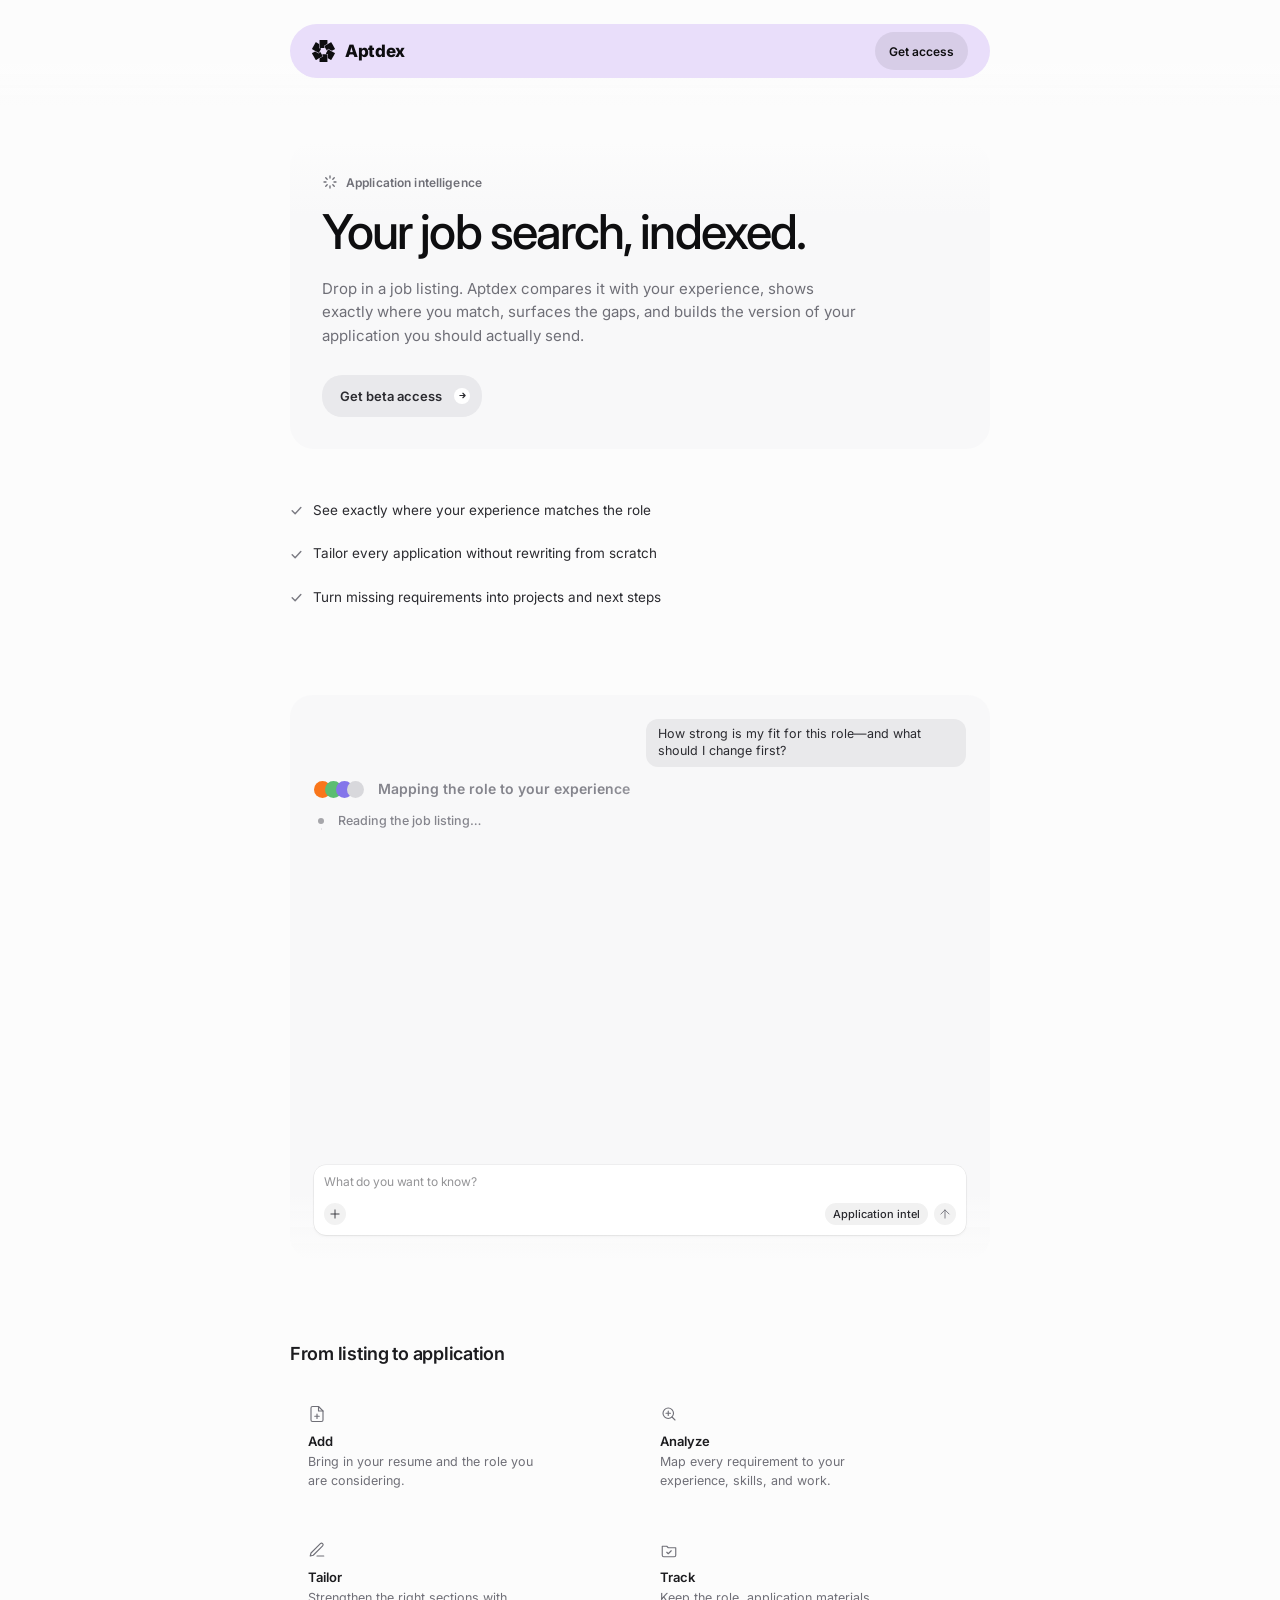
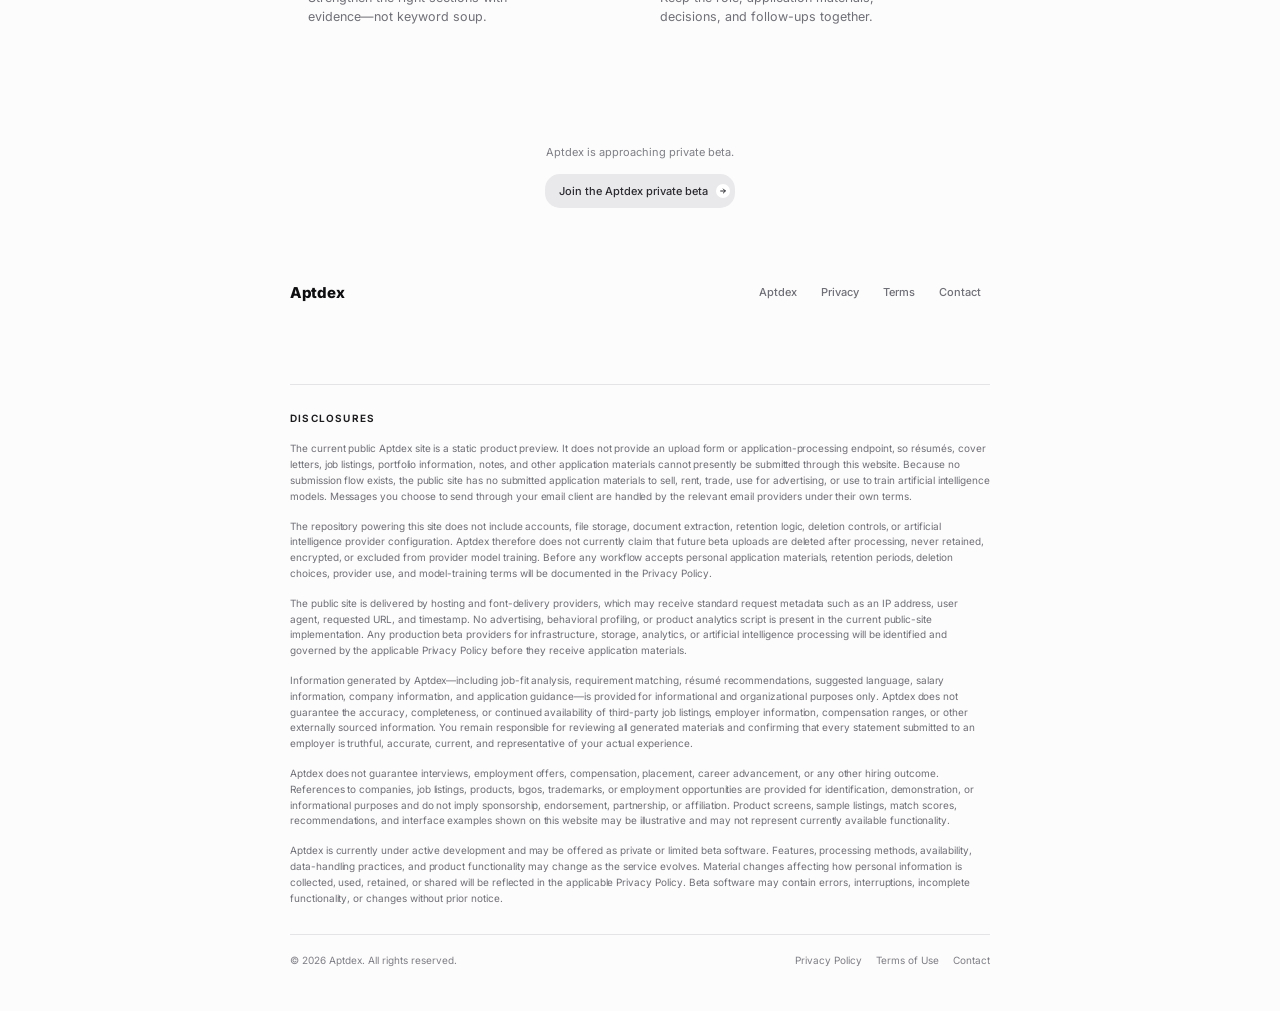
==== index.html @ 50ce9aee "Add accurate legal footer and policies Give Aptdex a complete disclosures system while keeping priva" ====
<!DOCTYPE html>
<html lang="en">
<head>
<meta charset="UTF-8">
<meta name="viewport" content="width=device-width, initial-scale=1.0">
<title>Aptdex — Job search intelligence</title>
<meta name="description" content="Aptdex compares job listings with your experience, reveals your strongest matches and gaps, and helps tailor every application.">
<link rel="icon" href="data:image/svg+xml,%3Csvg xmlns='http://www.w3.org/2000/svg' viewBox='0 0 32 32'%3E%3Crect width='32' height='32' rx='9' fill='%23E9DEFA'/%3E%3Cpath d='M16 7v5m0 8v5M7 16h5m8 0h5m-15.4-6.4 3.5 3.5m5.8 5.8 3.5 3.5m0-12.8-3.5 3.5m-5.8 5.8-3.5 3.5' stroke='%232B2144' stroke-width='2.2' stroke-linecap='round'/%3E%3C/svg%3E">
<link rel="preconnect" href="https://fonts.googleapis.com">
<link rel="preconnect" href="https://fonts.gstatic.com" crossorigin>
<link href="https://fonts.googleapis.com/css2?family=Inter:opsz,wght@14..32,100..900&amp;display=swap" rel="stylesheet">
<script>
  (function () {
    var m = matchMedia('(prefers-color-scheme: dark)');
    function apply() {
      document.documentElement.setAttribute('data-theme', m.matches ? 'dark' : 'light');
    }
    apply();
    m.addEventListener('change', apply);
  })();
</script>
<style>
  :root {
    color-scheme: light;
    --bg: #FCFCFC;
    --demo-surface: #F8F8F9;
    --raise: #E9E9EB;
    --cta-bg: #E9E9EC;
    --cta-hover: #E0E0E4;
    --cta-coin: #FFFFFF;
    --askbar-bg: #FFFFFF;
    --rule: #E4E4E7;
    --ink: #0E0E10;
    --ink-hi: #1C1C1F;
    --ink-soft: #2B2B30;
    --ink-mut: #6F6F77;
    --ink-dim: #7E7E86;
    --green: #279B70;
    --dot-off: #D8D8DC;
    --check: #7A7A82;
    --shim: #85858D;
    --shim-dim: rgba(133, 133, 141, 0.4);
    --soft-fill: rgba(26, 26, 26, 0.06);
    --ring: rgba(0, 0, 0, 0.08);
    --navbar-bg: #E9DEFA;
    --check-hover-1: rgba(26, 26, 26, 0.04);
    --check-hover-2: rgba(26, 26, 26, 0.07);
    --check-hover-3: rgba(26, 26, 26, 0.1);
  }

  :root[data-theme="dark"] {
    color-scheme: dark;
    --bg: #121212;
    --demo-surface: #161616;
    --raise: #242424;
    --cta-bg: #353535;
    --cta-hover: #3E3E3E;
    --cta-coin: #585858;
    --askbar-bg: #1D1D1D;
    --rule: #333333;
    --ink: #FDFDFD;
    --ink-hi: #F2F2F2;
    --ink-soft: #E9E9E9;
    --ink-mut: #9C9C9C;
    --ink-dim: #969696;
    --green: #4BBC90;
    --dot-off: #3C3D38;
    --check: #A2A2A2;
    --shim: #A1A1A1;
    --shim-dim: rgba(161, 161, 161, 0.45);
    --soft-fill: rgba(245, 245, 245, 0.06);
    --ring: rgba(255, 255, 255, 0.12);
    --navbar-bg: #2B2144;
    --check-hover-1: rgba(245, 245, 245, 0.04);
    --check-hover-2: rgba(245, 245, 245, 0.07);
    --check-hover-3: rgba(245, 245, 245, 0.1);
  }

  * { margin: 0; padding: 0; box-sizing: border-box; }

  html, body {
    background: var(--bg);
    color: var(--ink);
    font-family: "Inter", ui-sans-serif, system-ui, -apple-system, sans-serif;
    font-synthesis: none;
    -webkit-font-smoothing: antialiased;
    -moz-osx-font-smoothing: grayscale;
    text-rendering: optimizeLegibility;
  }

  a { color: inherit; text-decoration: none; }

  :where(a, button):focus-visible {
    outline: 2px solid var(--ink);
    outline-offset: 3px;
  }

  body {
    min-height: 100vh;
    display: flex;
    flex-direction: column;
    align-items: center;
    overflow-x: clip;
  }

  /* ── Header ──────────────────────────────────────── */
  .nav {
    width: min(700px, calc(100vw - 56px));
    margin-top: 24px;
    height: 54px;
    display: flex;
    align-items: center;
    justify-content: space-between;
    padding: 0 22px;
    background: transparent;
    border: 0;
    border-radius: 27px;
    flex-shrink: 0;
    position: sticky;
    top: 12px;
    z-index: 40;
  }

  /* full-width fade: content scrolling up dissolves under the bar.
     Sits on z -2 so the pill fill (::after, z -1) paints above it. */
  .nav::before {
    content: "";
    position: absolute;
    left: 50%;
    transform: translateX(-50%);
    top: -12px;
    width: 100vw;
    height: calc(100% + 40px);
    background: linear-gradient(to bottom, var(--bg) 55%, transparent);
    z-index: -2;
    pointer-events: none;
  }

  /* flat color fill for the bar */
  .nav::after {
    content: "";
    position: absolute;
    inset: 0;
    border-radius: inherit;
    background: var(--navbar-bg);
    z-index: -1;
    pointer-events: none;
  }

  .brand {
    display: inline-flex;
    align-items: center;
    gap: 10px;
    color: var(--ink);
  }

  .brand svg {
    display: block;
    width: 23px;
    height: auto;
    transition: width .28s cubic-bezier(0.22, 1, 0.36, 1);
  }

  .brand-name {
    font-size: 17px;
    font-weight: 800;
    letter-spacing: -0.02em;
    transition: font-size .28s cubic-bezier(0.22, 1, 0.36, 1);
  }

  .nav-action {
    position: relative;
  }

  .nav-cta {
    position: relative;
    min-width: 88px;
    min-height: 38px;
    display: inline-flex;
    align-items: center;
    justify-content: center;
    padding: 0 14px;
    border-radius: 999px;
    border: 0;
    background: color-mix(in srgb, var(--ink) 8%, transparent);
    color: var(--ink);
    cursor: pointer;
    font-family: inherit;
    font-size: 12px;
    font-weight: 600;
    white-space: nowrap;
    transition: background-color 150ms ease, transform 150ms cubic-bezier(0.22, 1, 0.36, 1);
  }

  .nav-cta:hover {
    background: color-mix(in srgb, var(--ink) 13%, transparent);
  }

  .nav-cta:active { transform: scale(0.97); }

  .nav-cta-label {
    transition: opacity 120ms ease, transform 180ms cubic-bezier(0.22, 1, 0.36, 1);
  }

  .nav-cta-lock {
    position: absolute;
    width: 15px;
    height: 15px;
    opacity: 0;
    transform: scale(0.8);
    transition: opacity 120ms ease, transform 180ms cubic-bezier(0.22, 1, 0.36, 1);
  }

  .nav-cta.is-shaking {
    animation: access-shake 380ms cubic-bezier(0.22, 1, 0.36, 1);
  }

  .nav-cta.is-locked .nav-cta-label {
    opacity: 0;
    transform: scale(0.9);
  }

  .nav-cta.is-locked .nav-cta-lock {
    opacity: 1;
    transform: scale(1);
  }

  .nav-tooltip {
    position: absolute;
    top: calc(100% + 8px);
    right: 0;
    z-index: 1;
    padding: 5px 8px;
    border-radius: 7px;
    background: var(--ink);
    color: var(--bg);
    font-size: 10.5px;
    font-weight: 600;
    line-height: 1;
    white-space: nowrap;
    opacity: 0;
    pointer-events: none;
    transform: translateY(-3px);
    transition: opacity 140ms ease, transform 180ms cubic-bezier(0.22, 1, 0.36, 1);
  }

  .nav-action:hover .nav-tooltip,
  .nav-action:focus-within .nav-tooltip,
  .nav-tooltip.is-visible {
    opacity: 1;
    transform: translateY(0);
  }

  @keyframes access-shake {
    0%, 100% { transform: translateX(0); }
    25% { transform: translateX(-2px); }
    50% { transform: translateX(2px); }
    75% { transform: translateX(-1px); }
  }

  /* ── Hero ────────────────────────────────────────── */
  .hero {
    width: min(700px, calc(100vw - 56px));
    margin-top: 64px;
    display: grid;
    grid-template-columns: 1fr;
    gap: 80px;
  }

  /* grid items must be allowed to shrink below their min-content width */
  .hero > * { min-width: 0; }

  .hero-copy {
    display: flex;
    flex-direction: column;
  }

  .intro-card {
    background: linear-gradient(to bottom, transparent, var(--demo-surface) 72px);
    border-radius: 24px;
    padding: 32px;
  }

  .hero-label {
    display: inline-flex;
    align-items: center;
    gap: 8px;
    margin-bottom: 18px;
    color: var(--ink-mut);
    font-size: 12px;
    font-weight: 600;
    letter-spacing: 0.01em;
  }

  .hero-label svg {
    width: 16px;
    height: 16px;
    flex: none;
  }

  .hero-title {
    max-width: 620px;
    font-size: clamp(40px, 7vw, 48px);
    font-weight: 520;
    line-height: 0.98;
    letter-spacing: -0.04em;
    color: var(--ink);
    text-wrap: balance;
  }

  .intro-card p {
    margin-top: 22px;
    max-width: 540px;
    font-size: 15px;
    line-height: 1.55;
    color: var(--ink-mut);
    text-wrap: pretty;
  }

  .checks {
    list-style: none;
    display: flex;
    flex-direction: column;
    gap: 8px;
    padding-top: 44px;
  }

  .checks li {
    display: flex;
    align-items: center;
    gap: 10px;
    font-size: 13.5px;
    line-height: 1.45;
    color: var(--ink-soft);
    padding: 8px 12px;
    margin: 0 -12px;
    border-radius: 10px;
    transition: background-color 150ms cubic-bezier(0.22, 1, 0.36, 1),
                color .22s ease;
  }

  @media (hover: hover) and (pointer: fine) {
    .checks li:nth-child(1):hover { background: var(--check-hover-1); }
    .checks li:nth-child(2):hover { background: var(--check-hover-2); }
    .checks li:nth-child(3):hover { background: var(--check-hover-3); }
  }

  .checks svg {
    width: 13px;
    height: 13px;
    color: var(--check);
    flex-shrink: 0;
    transition: color .35s ease;
  }

  .checks li.checked svg { color: var(--green); }

  /* ── Process cards ───────────────────────────────── */
  .process {
    padding-top: 4px;
  }

  .section-title {
    margin-bottom: 24px;
    color: var(--ink-hi);
    font-size: 18px;
    font-weight: 600;
    line-height: 1.2;
    letter-spacing: -0.015em;
    text-wrap: balance;
  }

  .steps-cards {
    position: relative;
    display: grid;
    grid-template-columns: repeat(2, minmax(0, 1fr));
    gap: 4px;
  }

  .pcard {
    position: relative;
    z-index: 1;
    display: flex;
    flex-direction: column;
    min-height: 132px;
    padding: 16px 18px 18px;
    border-radius: 12px;
  }

  .pcard > svg {
    width: 18px;
    height: 18px;
    color: var(--ink-mut);
    margin-bottom: 10px;
  }

  .pcard-title {
    font-size: 13px;
    font-weight: 600;
    color: var(--ink-hi);
    margin-bottom: 4px;
  }

  .pcard-desc {
    max-width: 29ch;
    font-size: 12.5px;
    line-height: 1.5;
    color: var(--ink-mut);
    text-wrap: pretty;
  }

  .pcard-hl {
    position: absolute;
    z-index: 0;
    border-radius: 12px;
    background: var(--soft-fill);
    opacity: 0;
    pointer-events: none;
    transition: top .08s cubic-bezier(0.22, 1, 0.36, 1),
                left .08s cubic-bezier(0.22, 1, 0.36, 1),
                width .08s cubic-bezier(0.22, 1, 0.36, 1),
                height .08s cubic-bezier(0.22, 1, 0.36, 1),
                opacity .08s ease;
  }

  .pcard-hl.on { opacity: 1; }

  @media (hover: none), (pointer: coarse) {
    .pcard { background: var(--soft-fill); }
  }

  .cta {
    margin-top: 27px;
    align-self: flex-start;
    display: inline-flex;
    align-items: center;
    gap: 12px;
    height: 39px;
    padding: 0 12px 0 16px;
    border-radius: 20px;
    background: var(--cta-bg);
    font-size: 12.5px;
    font-weight: 500;
    color: var(--ink-soft);
    transition: transform 160ms cubic-bezier(0.22, 1, 0.36, 1),
                background-color .22s ease, color .22s ease;
  }

  .cta:hover { background: var(--cta-hover); }
  .cta:active { transform: scale(0.97); }

  .cta-arrow {
    width: 16px;
    height: 16px;
    border-radius: 8px;
    background: var(--cta-coin);
    display: grid;
    place-items: center;
    flex-shrink: 0;
    transition: transform 150ms cubic-bezier(0.22, 1, 0.36, 1),
                background-color .22s ease;
  }

  @media (hover: hover) and (pointer: fine) {
    .cta:hover .cta-arrow { transform: translateX(2px); }
  }

  .cta-arrow svg { width: 9px; height: 9px; }

  .hero-cta {
    min-height: 42px;
    margin-top: 28px;
    padding-inline-start: 18px;
    font-size: 13px;
    font-weight: 600;
  }

  /* ── Demo card ───────────────────────────────────── */
  .demo {
    background: linear-gradient(to top, transparent, var(--demo-surface) 64px);
    border-radius: 22px;
    padding: 24px;
    height: 564px;
    min-height: 564px;
    display: flex;
    flex-direction: column;
    animation: demo-in .8s ease-out .15s both;
  }

  @keyframes demo-in {
    from { opacity: 0; }
    to { opacity: 1; }
  }

  .thread {
    display: flex;
    flex-direction: column;
    min-height: 440px;
    transition: opacity .6s ease;
  }

  .thread.out { opacity: 0; }

  .bubble {
    align-self: flex-end;
    max-width: 320px;
    background: var(--raise);
    border-radius: 12px;
    padding: 7px 12px;
    font-size: 12.5px;
    line-height: 1.35;
    color: var(--ink-soft);
  }

  .status {
    margin-top: 13px;
    display: flex;
    align-items: center;
    gap: 0;
  }

  .status-dots {
    display: flex;
    margin-right: 14px;
  }

  .status-dots span {
    width: 17px;
    height: 17px;
    border-radius: 50%;
  }

  .status-dots span + span { margin-left: -6px; }

  .status-name {
    min-width: 0;
    font-size: 14px;
    font-weight: 600;
    line-height: 1.3;
    color: var(--ink-hi);
  }

  .status-time {
    margin-left: auto;
    padding-left: 12px;
    flex: none;
    font-size: 12px;
    color: var(--ink-dim);
    opacity: 0;
    transition: opacity .3s ease;
    font-variant-numeric: tabular-nums;
  }

  .thread.resolved .status-time { opacity: 1; }

  .reveal-label {
    margin-top: 15px;
    font-size: 14px;
    font-weight: 600;
    color: var(--ink-hi);
  }

  .band {
    margin-top: 8px;
    background: var(--raise);
    border-radius: 12px;
    padding: 12px 13px 13px;
    font-size: 12.5px;
  }

  .band-head {
    color: var(--ink-mut);
    font-size: 12px;
    line-height: 1.4;
    margin-bottom: 9px;
    text-wrap: pretty;
  }

  .band-row {
    display: flex;
    align-items: baseline;
    justify-content: space-between;
    gap: 16px;
    padding: 3.5px 0;
  }

  .band-row .k { color: var(--ink-mut); }
  .band-row .v {
    color: var(--ink-hi);
    font-weight: 600;
    font-variant-numeric: tabular-nums;
    overflow-wrap: anywhere;
    text-align: end;
  }

  .band-rule {
    height: 1px;
    background: var(--rule);
    margin: 6px 0;
  }

  .band-row.total .k { font-weight: 600; color: var(--ink-hi); }
  .band-row.total .v { color: var(--green); }

  .insight {
    margin-top: 14px;
    font-size: 12.5px;
    line-height: 1.4;
    color: var(--ink-mut);
  }

  .insight strong {
    font-weight: 600;
    color: var(--ink-soft);
  }

  .insight { min-height: 36px; }

  /* ── Composer (aicss ai-agent-input port) ────────── */
  .composer {
    margin-top: auto;
    display: flex;
    flex-direction: column;
    gap: 12px;
    padding: 8px 10px 10px;
    background: var(--askbar-bg);
    border-radius: 12px;
    /* hairline ring first so it paints on top of the drops */
    box-shadow: 0 0 0 0.5px var(--ring), 0 1px 2px rgba(0, 0, 0, 0.05),
      0 2px 4px rgba(0, 0, 0, 0.02);
  }

  .composer-field {
    font-size: 12px;
    line-height: 18px;
    letter-spacing: -0.12px;
    min-height: 18px;
    color: var(--ink-soft);
    opacity: 0.5; /* placeholder state */
  }

  .composer-row {
    display: flex;
    align-items: center;
    justify-content: space-between;
  }

  .composer-right {
    display: flex;
    align-items: center;
    gap: 6px;
  }

  /* round soft button — the fill lives on ::before so a press scales only
     the container, never the icon on top */
  .icon-btn {
    position: relative;
    display: inline-flex;
    align-items: center;
    justify-content: center;
    width: 22px;
    height: 22px;
    flex: none;
    padding: 0;
    border: 0;
    background: transparent;
    color: var(--ink-soft);
    cursor: default;
  }

  .icon-btn::before {
    content: "";
    position: absolute;
    inset: 0;
    border-radius: 999px;
    background: var(--soft-fill);
    transition: background 150ms cubic-bezier(0.22, 1, 0.36, 1),
      transform 150ms cubic-bezier(0.22, 1, 0.36, 1);
  }

  .icon-btn > svg { position: relative; }

  .c-pill {
    position: relative;
    display: inline-flex;
    align-items: center;
    height: 22px;
    padding: 0 8px;
    border: 0;
    background: transparent;
    font-family: inherit;
    color: var(--ink-soft);
    font-size: 11px;
    line-height: 12px;
    font-weight: 500;
    white-space: nowrap;
    cursor: default;
  }

  .c-pill::before {
    content: "";
    position: absolute;
    inset: 0;
    border-radius: 999px;
    background: var(--soft-fill);
    transition: background 150ms cubic-bezier(0.22, 1, 0.36, 1),
      transform 150ms cubic-bezier(0.22, 1, 0.36, 1);
  }

  .send { color: var(--ink-mut); }

  /* ── Footer and disclosures ──────────────────────── */
  .site-footer {
    width: min(700px, calc(100vw - 56px));
    margin: 0 auto;
    padding: 88px 0 28px;
  }

  .footer-cta {
    display: flex;
    flex-direction: column;
    align-items: center;
    gap: 14px;
  }

  .footer-note {
    color: var(--ink-dim);
    font-size: 11px;
    line-height: 1.4;
  }

  .footer-cta .cta {
    align-self: center;
    margin-top: 0;
    height: 34px;
    padding: 0 5px 0 14px;
    border-radius: 15px;
    font-size: 11px;
    gap: 8px;
  }

  .footer-cta .cta .cta-arrow {
    width: 14px;
    height: 14px;
    border-radius: 7px;
  }

  .footer-cta .cta .cta-arrow svg {
    width: 8px;
    height: 8px;
  }

  .footer-main {
    margin-top: 64px;
    display: flex;
    align-items: center;
    justify-content: space-between;
    gap: 32px;
  }

  .footer-brand {
    min-height: 40px;
    display: inline-flex;
    align-items: center;
    color: var(--ink);
    font-size: 15px;
    font-weight: 800;
    letter-spacing: -0.02em;
  }

  .footer-nav {
    display: flex;
    align-items: center;
    gap: 6px;
  }

  .footer-link {
    min-height: 40px;
    display: inline-flex;
    align-items: center;
    padding-inline: 9px;
    color: var(--ink-mut);
    font-size: 11px;
    font-weight: 500;
    transition: color 150ms ease;
  }

  .footer-link:hover { color: var(--ink); }

  .disclosures {
    margin-top: 72px;
    padding-top: 28px;
    border-top: 1px solid var(--rule);
  }

  .disclosures h2 {
    color: var(--ink-hi);
    font-size: 10px;
    line-height: 1;
    font-weight: 650;
    letter-spacing: 0.12em;
    text-transform: uppercase;
  }

  .disclosure-copy {
    margin-top: 18px;
    display: grid;
    gap: 14px;
  }

  .disclosure-copy p {
    color: var(--ink-mut);
    font-size: 10px;
    line-height: 1.58;
    letter-spacing: -0.005em;
  }

  .footer-legal {
    margin-top: 28px;
    padding-top: 18px;
    border-top: 1px solid var(--rule);
    display: flex;
    align-items: flex-start;
    justify-content: space-between;
    gap: 24px;
    color: var(--ink-dim);
    font-size: 10px;
    line-height: 1.5;
  }

  .footer-legal-links {
    display: flex;
    flex-wrap: wrap;
    justify-content: flex-end;
    gap: 4px 14px;
  }

  .footer-legal a {
    min-height: 30px;
    display: inline-flex;
    align-items: flex-start;
    color: var(--ink-dim);
    transition: color 150ms ease;
  }

  .footer-legal a:hover { color: var(--ink); }

  /* ── Responsive ──────────────────────────────────── */
  @media (max-width: 560px) {
    header.nav {
      width: calc(100vw - 40px);
      margin-top: 30px;
      height: 50px;
      padding: 0 16px;
      border-radius: 25px;
      top: 10px;
      transition: height .28s cubic-bezier(0.22, 1, 0.36, 1);
    }

    header.nav.compact { height: 42px; }
    header.nav.compact .brand svg { width: 18px; }
    header.nav.compact .brand-name { font-size: 15px; }
    header.nav.compact .nav-cta { min-height: 34px; }
    .hero {
      width: calc(100vw - 40px);
      margin-top: 52px;
      gap: 72px;
    }
    .hero-title { font-size: clamp(34px, 10vw, 38px); }
    .intro-card { padding: 26px 20px 28px; }
    .intro-card p {
      max-width: none;
      margin-top: 22px;
      line-height: 1.55;
    }
    .hero-cta { align-self: flex-start; margin-top: 26px; }
    .checks { padding-top: 40px; gap: 10px; }
    .checks li { align-items: flex-start; }
    .checks svg { margin-top: 3px; }
    .demo {
      height: 716px;
      min-height: 716px;
      padding: 22px 18px;
    }
    .thread { min-height: 470px; }
    .bubble { max-width: 90%; }
    .status { margin-top: 22px; }
    .reveal-label { margin-top: 26px; }
    .band { margin-top: 12px; }
    .insight { margin-top: 20px; }
    .composer { margin-top: 40px; }
    .process { padding-top: 0; }
    .section-title { margin-bottom: 20px; }
    .pcard { min-height: 144px; }
    .site-footer {
      width: calc(100vw - 40px);
      padding: 72px 0 24px;
    }
    .footer-main {
      margin-top: 56px;
      flex-direction: column;
      align-items: flex-start;
      gap: 16px;
    }
    .footer-nav {
      width: 100%;
      display: grid;
      grid-template-columns: repeat(2, minmax(0, 1fr));
      gap: 0 8px;
    }
    .footer-link { padding-inline: 0; }
    .disclosures {
      margin-top: 56px;
      padding-top: 24px;
    }
    .disclosure-copy p {
      font-size: 10px;
      line-height: 1.6;
    }
    .footer-legal {
      flex-direction: column;
      gap: 12px;
    }
    .footer-legal-links {
      justify-content: flex-start;
    }
  }

  @media (max-width: 360px) {
    .nav {
      padding-inline: 14px;
    }

    .nav-cta {
      min-height: 34px;
      padding-inline: 11px;
      font-size: 11px;
    }

    .brand { gap: 8px; }
    .brand-name { font-size: 16px; }
    .hero-title { font-size: 33px; }
    .steps-cards { grid-template-columns: 1fr; }
    .pcard { min-height: 0; }
    .band-row { gap: 10px; }
  }

  /* ── Theme cross-fade ────────────────────────────── */
  body, .nav, .brand, .nav-cta, .intro-card,
  .hero-label, .hero-title, .intro-card p, .checks svg,
  .demo, .bubble, .status-name, .status-time, .reveal-label,
  .band, .band-head, .band-row .k, .band-row .v, .band-rule,
  .insight, .insight strong, .composer, .composer-field, .icon-btn,
  .c-pill, .section-title, .pcard-title, .pcard-desc, .footer-note,
  .footer-brand, .footer-link, .disclosure-copy p, .footer-legal,
  .disclosures {
    transition: background-color .22s ease, border-color .22s ease, color .22s ease;
  }

  /* ── Mock conversation (AIcss ports) ─────────────── */
  .step {
    opacity: 0;
    transform: translateY(8px);
    transition: opacity .42s cubic-bezier(0.22, 1, 0.36, 1),
                transform .42s cubic-bezier(0.22, 1, 0.36, 1),
                background-color .22s ease, color .22s ease;
  }

  .step.in {
    opacity: 1;
    transform: none;
  }

  /* aicss thinking-state label-shine */
  .shimmer {
    color: transparent;
    -webkit-text-fill-color: transparent;
    background: linear-gradient(
      90deg,
      var(--shim) 0%, var(--shim) 30%,
      var(--shim-dim) 45%, var(--shim-dim) 55%,
      var(--shim) 70%, var(--shim) 100%
    );
    background-size: 300% 100%;
    -webkit-background-clip: text;
    background-clip: text;
    animation: label-shine 2.25s cubic-bezier(0.25, 0.1, 0.25, 1) infinite;
  }

  @keyframes label-shine {
    0%, 18% { background-position: 100% 0; }
    82%, 100% { background-position: 0% 0; }
  }

  /* thinking-steps (fluidfunctionalism), ported: steps stream in with an
     animated height + delayed fade; the active label shimmers with an … */
  .tsteps {
    display: flex;
    flex-direction: column;
    margin-top: 12px;
  }

  .tstep {
    display: grid;
    grid-template-rows: 0fr;
    transition: grid-template-rows .3s cubic-bezier(0.22, 1, 0.36, 1);
  }

  .tstep-in {
    min-height: 0;
    overflow: hidden;
    opacity: 0;
    transition: opacity .24s ease-out .08s;
  }

  .tstep.on { grid-template-rows: 1fr; }
  .tstep.on .tstep-in { opacity: 1; }

  .tstep-row {
    display: flex;
    gap: 10px;
    padding: 3px 0;
  }

  .tstep-rail {
    display: flex;
    flex-direction: column;
    align-items: center;
    flex-shrink: 0;
    width: 14px;
    padding-top: 5px;
  }

  .tstep-dot {
    width: 6px;
    height: 6px;
    border-radius: 50%;
    background: var(--ink-mut);
    opacity: 0.6;
    flex-shrink: 0;
  }

  .tstep-line {
    flex: 1;
    width: 1px;
    background: var(--rule);
    margin-top: 4px;
  }

  .tstep-body {
    flex: 1;
    display: flex;
    flex-direction: column;
    gap: 3px;
    min-width: 0;
  }

  .tstep-label {
    font-size: 12.5px;
    font-weight: 500;
    line-height: 1.35;
    color: var(--ink-hi);
  }

  .tstep.act .tstep-label::after { content: "…"; }

  .tstep-desc {
    font-size: 12px;
    line-height: 1.4;
    color: var(--ink-mut);
  }

  /* aicss streaming-text caret */
  .caret {
    display: inline-block;
    width: 7px;
    height: 1.05em;
    margin-left: 2px;
    background: var(--ink);
    vertical-align: text-bottom;
    animation: caret-blink 1s step-end infinite;
  }

  .caret.steady { animation: none; opacity: 1; }

  @keyframes caret-blink {
    0%, 100% { opacity: 1; }
    50% { opacity: 0; }
  }

  @media (prefers-reduced-motion: reduce) {
    * { transition: none !important; }
    .caret { display: none; animation: none; }
    .demo { animation: none; }
    .shimmer {
      animation: none;
      background: none;
      color: var(--ink-hi);
      -webkit-text-fill-color: currentColor;
    }
    .pcard-hl { display: none; }
    .nav-cta.is-shaking { animation: none; }
  }
</style>
</head>
<body id="top">
  <header class="nav">
    <a class="brand" href="#top" aria-label="Aptdex — home">
      <svg width="23" height="22.3" viewBox="0 0 569 551" fill="none" xmlns="http://www.w3.org/2000/svg" aria-hidden="true">
        <path d="M257.667 368.116C254.214 362.082 258.913 354.918 265.866 354.918C274.937 354.92 284.865 354.702 291.737 354.708C318.825 354.598 345.914 354.666 373.001 354.91C378.049 354.956 382.112 359.065 382.109 364.113L382.011 525.709C382.011 530.793 382.114 536.694 382.02 542.269C381.943 546.845 378.306 550.477 373.73 550.599C364.888 550.836 355.171 550.649 346.973 550.649L290.339 550.626C258.426 550.615 225.147 551.127 193.203 550.739C189.745 550.697 187.133 548.566 186.947 545.113C186.047 528.367 186.365 479.269 186.369 461.336C186.37 458.002 188.139 454.935 191.028 453.271L244.62 422.402C252.639 417.81 261.852 412.808 270.254 407.83C274.587 405.262 275.856 399.641 273.304 395.299C269.654 389.088 266.06 382.665 262.566 376.589C261.105 374.047 259.39 371.129 257.667 368.116Z" fill="currentColor"/>
        <path d="M75.384 282.448C77.1958 281.493 79.2652 281.33 81.0892 282.261C86.8252 285.19 98.3673 292.266 101.293 293.865C121.514 304.916 142.274 318.211 162.59 329.479C166.831 331.831 172.084 330.36 174.482 326.145C180.272 315.966 189.597 299.335 194.926 291.342C196.854 288.45 200.105 288.347 201.831 291.363C202.589 292.685 203.269 293.991 203.757 294.821L216.749 316.961L263.487 398.045C263.746 398.495 263.649 399.064 263.257 399.403C242.673 413.157 220.029 424.415 198.823 437.258C192.614 441.018 186.6 444.376 180.51 447.728L125.328 479.519C119.044 483.125 110.332 487.835 102.906 492.26C98.4333 494.926 92.5381 493.698 89.8775 489.223C84.5697 480.294 79.1938 470.528 74.3021 462.033L37.1758 397.513L11.396 352.846C8.55482 347.925 4.43905 341.147 1.06116 335.046C-1.28834 330.802 0.419696 325.59 4.64642 323.21C21.3811 313.787 38.0705 303.449 54.7796 294.188C61.4071 290.515 68.558 286.046 75.384 282.448Z" fill="currentColor"/>
        <path d="M467.95 56.2325C471.067 54.4372 474.505 55.0309 476.438 58.0648C491.289 81.3659 548.681 182.442 567.094 214.499C569.581 218.828 568.172 224.318 563.888 226.883C548.188 236.282 531.778 245.23 516.098 254.476C512.484 256.606 498.865 264.79 492.963 267.621C491.58 268.285 490.028 268.35 488.607 267.773C480.411 264.448 460.414 252.231 454.717 248.925L404.2 219.743C401.06 217.924 397.066 218.787 395.228 221.916C390.352 230.214 385.524 238.539 380.742 246.892C379.281 249.412 376.421 254.523 373.871 258.575C371.897 261.712 368.325 262.151 366.553 258.896C365.259 256.519 364.094 253.873 363.288 252.545C349.386 229.639 336.463 206.112 322.899 183.001C318.537 175.568 314.368 167.852 309.945 160.369C306.929 155.264 308.912 148.012 314.015 144.993C316.234 143.68 318.28 142.45 319.596 141.694L467.95 56.2325Z" fill="currentColor"/>
        <path d="M397.986 237.294C400.095 233.501 404.4 231.836 408.242 233.856C419.995 240.035 441.925 253.27 447.772 256.562C486.469 278.345 524.988 301.891 563.669 323.811C567.885 326.2 569.552 331.434 567.26 335.703C560.276 348.715 550.131 365.013 543.65 376.195C523.986 409.463 504.674 442.936 485.718 476.612C483.24 480.8 480.767 484.947 478.356 489.139C475.719 493.725 469.811 495.324 465.248 492.647C454.702 486.46 443.605 480.336 433.251 474.293C421.583 467.483 408.989 459.956 396.96 453.424C393.996 451.815 392.103 448.744 392.07 445.372C391.818 419.633 392.252 393.805 392.087 368.07C392.058 363.653 392.045 359.163 392.121 354.685C392.215 349.157 387.627 344.588 382.098 344.678C373.899 344.811 365.204 344.621 356.625 344.488C348.588 344.362 342.594 333.517 346.554 326.523C350.419 319.698 354.147 312.91 355.895 309.902L385.452 258.904C389.363 252.136 393.965 244.526 397.986 237.294Z" fill="currentColor"/>
        <path d="M186.723 7.78799C186.82 3.21371 190.563 0.107796 195.138 0.129899C200.011 0.15344 205.374 0.0257046 208.989 0.0228986L250.507 0L373.029 0.0638401C378.111 0.0664883 382.23 4.1877 382.229 9.27008L382.222 59.2486C382.255 68.2478 382.564 79.1842 382.289 88.7283C382.189 92.1906 380.057 95.2689 377.02 96.9344C369.882 100.849 358.813 107.519 354.471 110.017L301.157 140.623C300.47 141.11 299.661 141.642 298.787 142.194C294.382 144.977 292.981 150.728 295.592 155.236C300.157 163.115 304.499 171.566 308.98 179.089C312.858 185.601 307.654 195.532 300.076 195.66C268.219 196.198 236.112 195.373 204.329 195.741C201.967 195.768 199.512 195.717 197.044 195.691C191.412 195.632 186.527 191 186.61 185.368C186.839 169.877 186.556 153.456 186.557 138.346L186.736 47.6551C186.738 43.3488 186.457 20.3711 186.723 7.78799Z" fill="currentColor"/>
        <path d="M91.7201 58.2983C93.7463 55.0804 97.4741 53.9415 100.801 55.7825C105.99 58.6532 112.968 62.8385 114.902 63.8865C133.249 73.8281 152.87 86.8564 171.425 96.8192C174.4 98.4169 176.332 101.467 176.387 104.844C176.78 129.091 175.993 153.568 176.441 177.814C176.542 183.225 176.734 189.524 176.647 195.561C176.567 201.153 181.077 205.971 186.668 205.906C195.655 205.802 205.034 205.877 214.235 205.974C221.856 206.054 226.734 215.284 222.988 221.92C221.854 223.928 220.767 225.868 219.752 227.632L198.866 263.895L178.701 298.719C176.609 302.33 173.808 306.913 171.335 311.346C168.792 315.904 163.12 318.025 158.588 315.435C154.828 313.286 151.049 310.972 147.73 309.008L48.6613 251.74C35.2519 243.984 20.1206 234.736 6.05132 226.976C1.21096 224.306 -0.416058 218.012 2.40354 213.258C8.04075 203.752 14.5374 191.695 19.0061 183.972L67.0717 100.893C74.5099 87.9931 83.4808 71.3826 91.7201 58.2983Z" fill="currentColor"/>
      </svg>
      <span class="brand-name">Aptdex</span>
    </a>
    <div class="nav-action">
      <button class="nav-cta" type="button" aria-describedby="access-tooltip">
        <span class="nav-cta-label">Get access</span>
        <svg class="nav-cta-lock" viewBox="0 0 24 24" fill="none" stroke="currentColor" stroke-width="1.8" stroke-linecap="round" stroke-linejoin="round" aria-hidden="true">
          <rect x="5" y="10" width="14" height="11" rx="2"/>
          <path d="M8 10V7a4 4 0 0 1 8 0v3"/>
        </svg>
      </button>
      <span class="nav-tooltip" id="access-tooltip" role="tooltip">Coming soon</span>
    </div>
  </header>

  <main class="hero">
    <section class="hero-copy">
      <div class="intro-card">
        <div class="hero-label">
          <svg viewBox="0 0 24 24" fill="none" aria-hidden="true">
            <path d="M12.0003 3V6M12.0003 18V21M5.63634 5.63604L7.75766 7.75736M16.2429 16.2426L18.3643 18.364M3 12.0007H6M18 12.0007H21M5.63634 18.364L7.75766 16.2426M16.2429 7.75736L18.3643 5.63604" stroke="currentColor" stroke-width="2" stroke-linecap="round" stroke-linejoin="round"/>
          </svg>
          <span>Application intelligence</span>
        </div>
        <h1 class="hero-title">Your job search, indexed.</h1>
        <p>Drop in a job listing. Aptdex compares it with your experience, shows exactly where you match, surfaces the gaps, and builds the version of your application you should actually send.</p>
        <a class="cta hero-cta" href="mailto:hello@aptdex.com?subject=Aptdex%20beta%20access">
          Get beta access
          <span class="cta-arrow">
            <svg viewBox="0 0 24 24" fill="none" stroke="currentColor" stroke-width="3" stroke-linecap="round" stroke-linejoin="round" aria-hidden="true"><path d="M5 12h14M13 6l6 6-6 6"/></svg>
          </span>
        </a>
      </div>

      <ul class="checks">
        <li>
          <svg viewBox="0 0 24 24" fill="none" stroke="currentColor" stroke-width="2.6" stroke-linecap="round" stroke-linejoin="round" aria-hidden="true"><path d="M4 12.5 9.5 18 20 6.5"/></svg>
          See exactly where your experience matches the role
        </li>
        <li>
          <svg viewBox="0 0 24 24" fill="none" stroke="currentColor" stroke-width="2.6" stroke-linecap="round" stroke-linejoin="round" aria-hidden="true"><path d="M4 12.5 9.5 18 20 6.5"/></svg>
          Tailor every application without rewriting from scratch
        </li>
        <li>
          <svg viewBox="0 0 24 24" fill="none" stroke="currentColor" stroke-width="2.6" stroke-linecap="round" stroke-linejoin="round" aria-hidden="true"><path d="M4 12.5 9.5 18 20 6.5"/></svg>
          Turn missing requirements into projects and next steps
        </li>
      </ul>
    </section>

    <section class="demo" aria-label="Aptdex application intelligence demo">
      <div class="thread" id="thread">
        <div class="bubble step">How strong is my fit for this role—and what should I change first?</div>

        <div class="status step">
          <div class="status-dots" aria-hidden="true">
            <span style="background:#F9761B"></span>
            <span style="background:#5BBD72"></span>
            <span style="background:#8475EA"></span>
            <span style="background:var(--dot-off)"></span>
          </div>
          <span class="status-name" id="status-label">Mapping the role to your experience</span>
          <span class="status-time">6s</span>
        </div>

        <div class="tsteps step" aria-hidden="true">
          <div class="tstep">
            <div class="tstep-in">
              <div class="tstep-row">
                <span class="tstep-rail"><span class="tstep-dot"></span><span class="tstep-line"></span></span>
                <span class="tstep-body"><span class="tstep-label">Reading the job listing</span></span>
              </div>
            </div>
          </div>
          <div class="tstep">
            <div class="tstep-in">
              <div class="tstep-row">
                <span class="tstep-rail"><span class="tstep-dot"></span><span class="tstep-line"></span></span>
                <span class="tstep-body"><span class="tstep-label">Scanning your resume</span></span>
              </div>
            </div>
          </div>
          <div class="tstep">
            <div class="tstep-in">
              <div class="tstep-row">
                <span class="tstep-rail"><span class="tstep-dot"></span><span class="tstep-line"></span></span>
                <span class="tstep-body"><span class="tstep-label">Finding supporting evidence</span></span>
              </div>
            </div>
          </div>
          <div class="tstep">
            <div class="tstep-in">
              <div class="tstep-row">
                <span class="tstep-rail"><span class="tstep-dot"></span></span>
                <span class="tstep-body">
                  <span class="tstep-label">Identifying important gaps</span>
                  <span class="tstep-desc">24 requirements mapped across your roles, projects, and skills.</span>
                </span>
              </div>
            </div>
          </div>
        </div>

        <p class="reveal-label step">Job listing</p>

        <div class="band step">
          <p class="band-head">Figma&ensp;•&ensp;Senior Product Designer&ensp;•&ensp;San Francisco</p>
          <div class="band-row"><span class="k">Salary</span><span class="v">$150k – $185k / yr</span></div>
          <div class="band-row"><span class="k">Type</span><span class="v">Full-time · Hybrid</span></div>
          <div class="band-row"><span class="k">Experience</span><span class="v">5 – 8 years</span></div>
          <div class="band-rule" aria-hidden="true"></div>
          <div class="band-row total"><span class="k">Resume match</span><span class="v">86%</span></div>
        </div>

        <p class="insight step"><strong id="ins-bold"></strong><span id="ins-rest"></span><span class="caret" id="ins-caret" aria-hidden="true"></span></p>
      </div>

      <div class="composer" role="group" aria-label="Ask Aptdex">
        <div class="composer-field">What do you want to know?</div>
        <div class="composer-row">
          <span class="icon-btn" aria-hidden="true">
            <svg width="14" height="14" viewBox="0 0 24 24" fill="none" stroke="currentColor" stroke-width="1.5" stroke-linecap="round" stroke-linejoin="round" aria-hidden="true"><path d="M5 12h14M12 5v14"/></svg>
          </span>
          <div class="composer-right">
            <span class="c-pill" aria-hidden="true">Application intel</span>
            <span class="icon-btn send" aria-hidden="true">
              <svg width="14" height="14" viewBox="0 0 24 24" fill="none" stroke="currentColor" stroke-width="1.5" stroke-linecap="round" stroke-linejoin="round" aria-hidden="true"><path d="m5 12 7-7 7 7M12 19V5"/></svg>
            </span>
          </div>
        </div>
      </div>
    </section>

    <section class="process" aria-labelledby="process-title">
      <h2 class="section-title" id="process-title">From listing to application</h2>
      <div class="steps-cards" id="steps-cards">
        <span class="pcard-hl" aria-hidden="true"></span>
        <div class="pcard">
          <svg viewBox="0 0 24 24" fill="none" stroke="currentColor" stroke-width="1.5" stroke-linecap="round" stroke-linejoin="round" aria-hidden="true"><path d="M14 2H6a2 2 0 0 0-2 2v16a2 2 0 0 0 2 2h12a2 2 0 0 0 2-2V8Z"/><path d="M14 2v6h6"/><path d="M12 18v-6M9 15h6"/></svg>
          <span class="pcard-title">Add</span>
          <span class="pcard-desc">Bring in your resume and the role you are considering.</span>
        </div>
        <div class="pcard">
          <svg viewBox="0 0 24 24" fill="none" stroke="currentColor" stroke-width="1.5" stroke-linecap="round" stroke-linejoin="round" aria-hidden="true"><circle cx="11" cy="11" r="7"/><path d="m20 20-4-4"/><path d="M8 11h6M11 8v6"/></svg>
          <span class="pcard-title">Analyze</span>
          <span class="pcard-desc">Map every requirement to your experience, skills, and work.</span>
        </div>
        <div class="pcard">
          <svg viewBox="0 0 24 24" fill="none" stroke="currentColor" stroke-width="1.5" stroke-linecap="round" stroke-linejoin="round" aria-hidden="true"><path d="M12 20h9"/><path d="M16.5 3.5a2.12 2.12 0 0 1 3 3L7 19l-4 1 1-4Z"/></svg>
          <span class="pcard-title">Tailor</span>
          <span class="pcard-desc">Strengthen the right sections with evidence—not keyword soup.</span>
        </div>
        <div class="pcard">
          <svg viewBox="0 0 24 24" fill="none" stroke="currentColor" stroke-width="1.5" stroke-linecap="round" stroke-linejoin="round" aria-hidden="true"><path d="M3 7h6l2 2h10v10a2 2 0 0 1-2 2H5a2 2 0 0 1-2-2Z"/><path d="m9 15 2 2 4-4"/></svg>
          <span class="pcard-title">Track</span>
          <span class="pcard-desc">Keep the role, application materials, decisions, and follow-ups together.</span>
        </div>
      </div>
    </section>
  </main>

  <footer class="site-footer">
    <section class="footer-cta" aria-label="Private beta access">
      <p class="footer-note">Aptdex is approaching private beta.</p>
      <a class="cta" href="mailto:hello@aptdex.com?subject=Aptdex%20beta%20access">
        Join the Aptdex private beta
        <span class="cta-arrow">
          <svg viewBox="0 0 24 24" fill="none" stroke="currentColor" stroke-width="3" stroke-linecap="round" stroke-linejoin="round" aria-hidden="true"><path d="M5 12h14M13 6l6 6-6 6"/></svg>
        </span>
      </a>
    </section>

    <div class="footer-main">
      <a class="footer-brand" href="#top" aria-label="Aptdex — back to top">Aptdex</a>
      <nav class="footer-nav" aria-label="Footer">
        <a class="footer-link" href="#top">Aptdex</a>
        <a class="footer-link" href="privacy.html">Privacy</a>
        <a class="footer-link" href="terms.html">Terms</a>
        <a class="footer-link" href="mailto:hello@aptdex.com?subject=Aptdex%20inquiry">Contact</a>
      </nav>
    </div>

    <section class="disclosures" aria-labelledby="disclosures-title">
      <h2 id="disclosures-title">Disclosures</h2>
      <div class="disclosure-copy">
        <p>The current public Aptdex site is a static product preview. It does not provide an upload form or application-processing endpoint, so résumés, cover letters, job listings, portfolio information, notes, and other application materials cannot presently be submitted through this website. Because no submission flow exists, the public site has no submitted application materials to sell, rent, trade, use for advertising, or use to train artificial intelligence models. Messages you choose to send through your email client are handled by the relevant email providers under their own terms.</p>
        <p>The repository powering this site does not include accounts, file storage, document extraction, retention logic, deletion controls, or artificial intelligence provider configuration. Aptdex therefore does not currently claim that future beta uploads are deleted after processing, never retained, encrypted, or excluded from provider model training. Before any workflow accepts personal application materials, retention periods, deletion choices, provider use, and model-training terms will be documented in the Privacy Policy.</p>
        <p>The public site is delivered by hosting and font-delivery providers, which may receive standard request metadata such as an IP address, user agent, requested URL, and timestamp. No advertising, behavioral profiling, or product analytics script is present in the current public-site implementation. Any production beta providers for infrastructure, storage, analytics, or artificial intelligence processing will be identified and governed by the applicable Privacy Policy before they receive application materials.</p>
        <p>Information generated by Aptdex—including job-fit analysis, requirement matching, résumé recommendations, suggested language, salary information, company information, and application guidance—is provided for informational and organizational purposes only. Aptdex does not guarantee the accuracy, completeness, or continued availability of third-party job listings, employer information, compensation ranges, or other externally sourced information. You remain responsible for reviewing all generated materials and confirming that every statement submitted to an employer is truthful, accurate, current, and representative of your actual experience.</p>
        <p>Aptdex does not guarantee interviews, employment offers, compensation, placement, career advancement, or any other hiring outcome. References to companies, job listings, products, logos, trademarks, or employment opportunities are provided for identification, demonstration, or informational purposes and do not imply sponsorship, endorsement, partnership, or affiliation. Product screens, sample listings, match scores, recommendations, and interface examples shown on this website may be illustrative and may not represent currently available functionality.</p>
        <p>Aptdex is currently under active development and may be offered as private or limited beta software. Features, processing methods, availability, data-handling practices, and product functionality may change as the service evolves. Material changes affecting how personal information is collected, used, retained, or shared will be reflected in the applicable Privacy Policy. Beta software may contain errors, interruptions, incomplete functionality, or changes without prior notice.</p>
      </div>
    </section>

    <div class="footer-legal">
      <span>© 2026 Aptdex. All rights reserved.</span>
      <div class="footer-legal-links">
        <a href="privacy.html">Privacy Policy</a>
        <a href="terms.html">Terms of Use</a>
        <a href="mailto:hello@aptdex.com?subject=Aptdex%20inquiry">Contact</a>
      </div>
    </div>
  </footer>

  <script>
    /* Preview the locked beta state without navigating away. */
    (function () {
      var accessButton = document.querySelector('.nav-cta');
      var tooltip = document.getElementById('access-tooltip');
      if (!accessButton || !tooltip) return;

      var tooltipTimer = null;
      accessButton.addEventListener('click', function () {
        accessButton.classList.add('is-locked');
        accessButton.classList.remove('is-shaking');
        void accessButton.offsetWidth;
        accessButton.classList.add('is-shaking');
        accessButton.setAttribute('aria-label', 'Get access — coming soon');
        tooltip.classList.add('is-visible');

        clearTimeout(tooltipTimer);
        tooltipTimer = setTimeout(function () {
          accessButton.classList.remove('is-shaking');
          tooltip.classList.remove('is-visible');
        }, 1600);
      });
    })();

    /* Mobile scroll: compact the sticky brand bar, and light the checklist
       green one check at a time as the page scrolls */
    (function () {
      var nav = document.querySelector('.nav');
      var checks = Array.prototype.slice.call(document.querySelectorAll('.checks li'));
      var mq = matchMedia('(max-width: 560px)');
      var reduceMotion = matchMedia('(prefers-reduced-motion: reduce)');
      if (!nav) return;

      function onScroll() {
        if (!mq.matches) {
          nav.classList.remove('compact');
          checks.forEach(function (li) { li.classList.remove('checked'); });
          return;
        }
        var y = window.scrollY;
        nav.classList.toggle('compact', y > 24);
        checks.forEach(function (li, i) {
          li.classList.toggle('checked', reduceMotion.matches || y > 24 + i * 64);
        });
      }
      addEventListener('scroll', onScroll, { passive: true });
      mq.addEventListener('change', onScroll);
      reduceMotion.addEventListener('change', onScroll);
      onScroll();
    })();

    /* Process cards — fluidfunctionalism CardGroup proximity highlight:
       one magnetic tint springs to the card nearest the cursor (2D). */
    (function () {
      var group = document.getElementById('steps-cards');
      if (!group || !matchMedia('(hover: hover) and (pointer: fine)').matches ||
          matchMedia('(prefers-reduced-motion: reduce)').matches) return;

      var cards = Array.prototype.slice.call(group.querySelectorAll('.pcard'));
      var hl = group.querySelector('.pcard-hl');
      if (!cards.length || !hl) return;

      var raf = null, visible = false;

      function place(el) {
        hl.style.top = el.offsetTop + 'px';
        hl.style.left = el.offsetLeft + 'px';
        hl.style.width = el.offsetWidth + 'px';
        hl.style.height = el.offsetHeight + 'px';
      }

      group.addEventListener('mousemove', function (e) {
        var x = e.clientX, y = e.clientY;
        if (raf !== null) cancelAnimationFrame(raf);
        raf = requestAnimationFrame(function () {
          raf = null;
          var best = null, bestD = Infinity, inside = null;
          cards.forEach(function (c) {
            var r = c.getBoundingClientRect();
            if (x >= r.left && x <= r.right && y >= r.top && y <= r.bottom) inside = c;
            var d = Math.hypot(x - (r.left + r.width / 2), y - (r.top + r.height / 2));
            if (d < bestD) { bestD = d; best = c; }
          });
          var target = inside || best;
          if (!target) return;

          if (!visible) {
            // appear in place: snap to the target, then fade in
            hl.style.transition = 'none';
            place(target);
            void hl.offsetWidth;
            hl.style.transition = '';
            visible = true;
          } else {
            place(target);
          }
          hl.classList.add('on');
        });
      });

      group.addEventListener('mouseleave', function () {
        if (raf !== null) { cancelAnimationFrame(raf); raf = null; }
        hl.classList.remove('on');
        visible = false;
      });
    })();

    /* Mock agent conversation loop — thinking shimmer, staged reveals and
       streaming text ported from aicss.dev (thinking-state / thinking-
       reasoning / streaming-text). */
    (function () {
      var thread = document.getElementById('thread');
      if (!thread) return;

      var steps = Array.prototype.slice.call(thread.querySelectorAll('.step'));
      var tsteps = Array.prototype.slice.call(thread.querySelectorAll('.tstep'));
      var label = document.getElementById('status-label');
      var insBold = document.getElementById('ins-bold');
      var insRest = document.getElementById('ins-rest');
      var caret = document.getElementById('ins-caret');
      var BOLD = 'Lead with the design-system work.';
      var REST = ' It demonstrates four of the role’s six highest-priority requirements.';
      var timers = [], streamId = null;

      if (steps.length < 6 || tsteps.length < 4 || !label || !insBold || !insRest || !caret) {
        steps.forEach(function (step) { step.classList.add('in'); });
        return;
      }

      function at(ms, fn) { timers.push(setTimeout(fn, ms)); }

      if (matchMedia('(prefers-reduced-motion: reduce)').matches) {
        steps.forEach(function (s) { s.classList.add('in'); });
        tsteps.forEach(function (s) { s.classList.add('on'); });
        thread.classList.add('resolved');
        insBold.textContent = BOLD;
        insRest.textContent = REST;
        caret.style.display = 'none';
        return;
      }

      // advance the thinking-steps list: step i becomes active (shimmer + …),
      // step i-1 settles to complete
      function tstep(i, active) {
        var el = tsteps[i];
        var lab = el.querySelector('.tstep-label');
        el.classList.add('on');
        el.classList.toggle('act', active);
        lab.classList.toggle('shimmer', active);
      }
      function tstepDone(i) { tstep(i, false); }

      function stream() {
        var full = BOLD + REST, i = 0;
        caret.classList.add('steady'); // solid while streaming, blinks once idle
        streamId = setInterval(function () {
          i += 1;
          var s = full.slice(0, i);
          insBold.textContent = s.slice(0, BOLD.length);
          insRest.textContent = s.length > BOLD.length ? s.slice(BOLD.length) : '';
          if (i >= full.length) {
            clearInterval(streamId);
            streamId = null;
            caret.classList.remove('steady');
          }
        }, 32);
      }

      function cycle() {
        // keep .out until the bubble enters so an empty thread never flashes
        at(300,  function () {
          thread.classList.remove('out');
          steps[0].classList.add('in');
        });
        at(1100, function () { steps[1].classList.add('in'); label.classList.add('shimmer'); });
        at(1600, function () { steps[2].classList.add('in'); tstep(0, true); }); // steps stream in
        at(2500, function () { tstepDone(0); tstep(1, true); });
        at(3400, function () { tstepDone(1); tstep(2, true); });
        at(4300, function () { tstepDone(2); tstep(3, true); });
        at(5400, function () { tstepDone(3); });
        at(5700, function () { label.classList.remove('shimmer'); thread.classList.add('resolved'); });
        at(6100, function () { steps[3].classList.add('in'); });                 // Job listing
        at(6400, function () { steps[4].classList.add('in'); });                 // listing card
        at(7200, function () { steps[5].classList.add('in'); stream(); });       // insight streams
        at(13000, function () { thread.classList.add('out'); });
        at(13900, reset);
      }

      function reset() {
        timers.forEach(clearTimeout);
        timers = [];
        if (streamId) { clearInterval(streamId); streamId = null; }
        steps.forEach(function (s) { s.classList.remove('in'); });
        tsteps.forEach(function (s) {
          s.classList.remove('on', 'act');
          s.querySelector('.tstep-label').classList.remove('shimmer');
        });
        thread.classList.remove('resolved');
        label.classList.remove('shimmer');
        insBold.textContent = '';
        insRest.textContent = '';
        caret.classList.remove('steady');
        // leave .out on — cycle() clears it when the first bubble re-enters
        cycle();
      }

      cycle();
    })();
  </script>
</body>
</html>
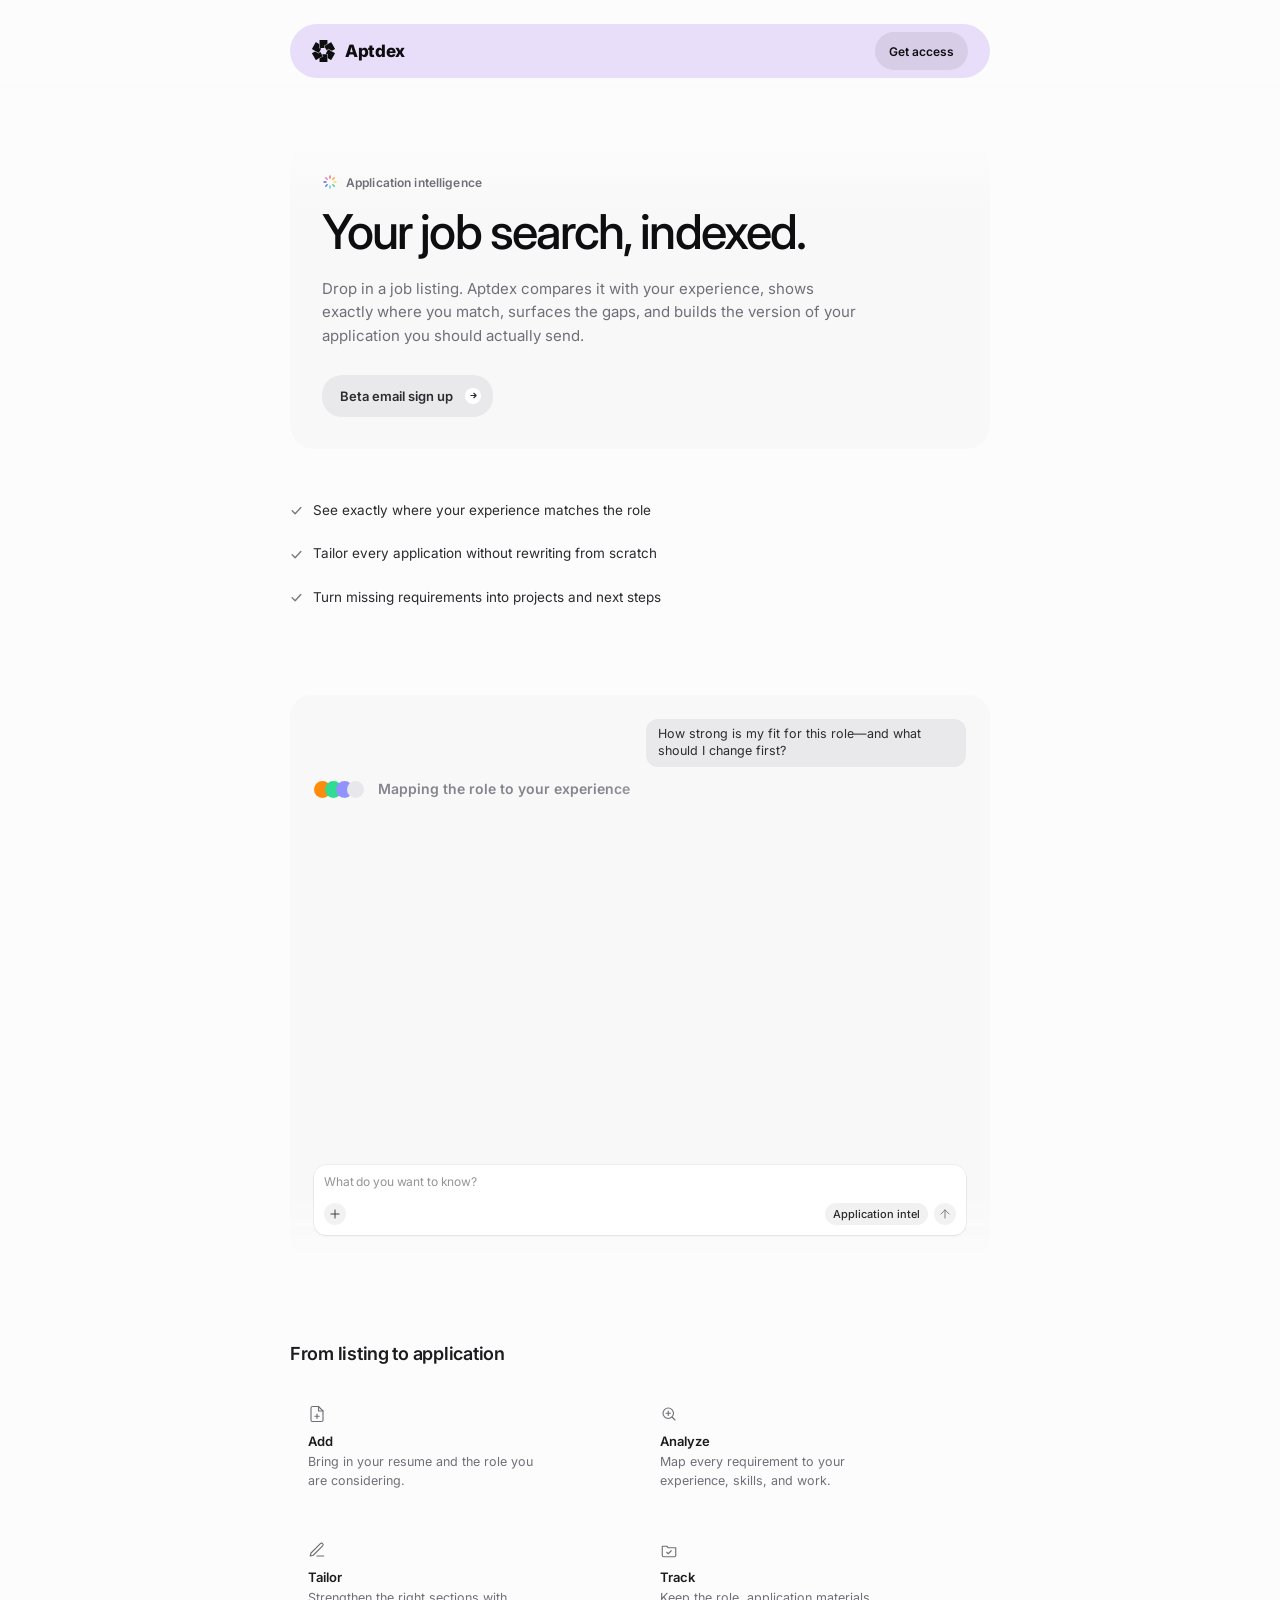
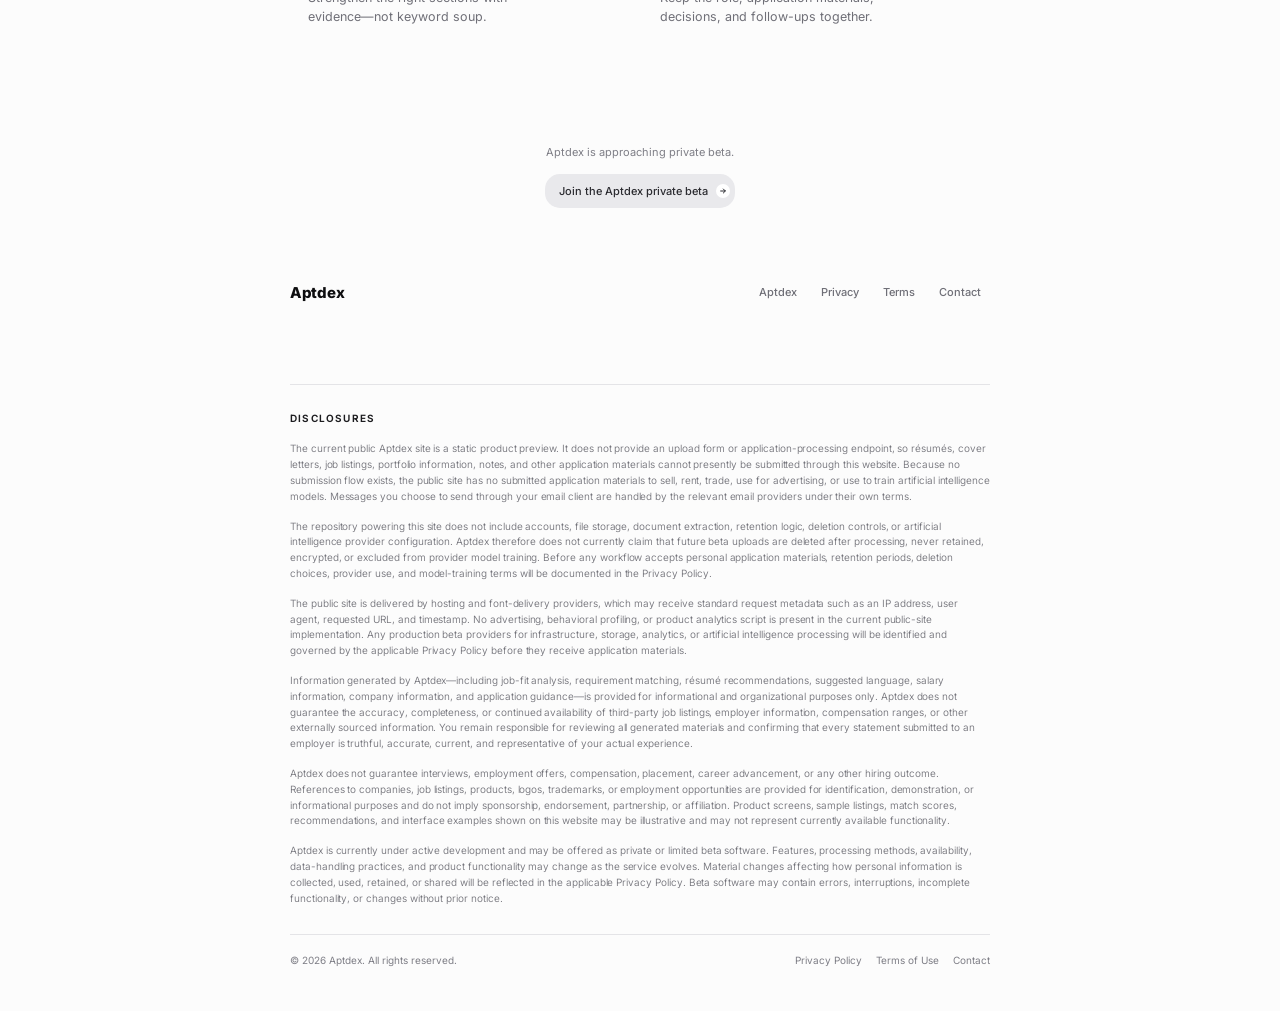
==== commit 2c65f1b4: "Polish landing accents and labels Strengthen the small product signals with brighter agent colors, a" ====
--- a/index.html
+++ b/index.html
@@ -36,7 +36,7 @@
     --ink-mut: #6F6F77;
     --ink-dim: #7E7E86;
     --green: #279B70;
-    --dot-off: #D8D8DC;
+    --dot-off: #E7E7EC;
     --check: #7A7A82;
     --shim: #85858D;
     --shim-dim: rgba(133, 133, 141, 0.4);
@@ -46,6 +46,7 @@
     --check-hover-1: rgba(26, 26, 26, 0.04);
     --check-hover-2: rgba(26, 26, 26, 0.07);
     --check-hover-3: rgba(26, 26, 26, 0.1);
+    --disclosure-text: #74747B;
   }
 
   :root[data-theme="dark"] {
@@ -64,7 +65,7 @@
     --ink-mut: #9C9C9C;
     --ink-dim: #969696;
     --green: #4BBC90;
-    --dot-off: #3C3D38;
+    --dot-off: #707079;
     --check: #A2A2A2;
     --shim: #A1A1A1;
     --shim-dim: rgba(161, 161, 161, 0.45);
@@ -74,6 +75,7 @@
     --check-hover-1: rgba(245, 245, 245, 0.04);
     --check-hover-2: rgba(245, 245, 245, 0.07);
     --check-hover-3: rgba(245, 245, 245, 0.1);
+    --disclosure-text: #B0B0B6;
   }
 
   * { margin: 0; padding: 0; box-sizing: border-box; }
@@ -170,6 +172,9 @@
 
   .nav-action {
     position: relative;
+    display: flex;
+    align-items: center;
+    margin-inline-start: auto;
   }
 
   .nav-cta {
@@ -296,6 +301,13 @@
     width: 16px;
     height: 16px;
     flex: none;
+    transform-box: fill-box;
+    transform-origin: center;
+    animation: intelligence-spin 6s linear infinite;
+  }
+
+  @keyframes intelligence-spin {
+    to { transform: rotate(360deg); }
   }
 
   .hero-title {
@@ -809,8 +821,9 @@
   }
 
   .disclosure-copy p {
-    color: var(--ink-mut);
+    color: var(--disclosure-text);
     font-size: 10px;
+    font-weight: 350;
     line-height: 1.58;
     letter-spacing: -0.005em;
   }
@@ -1100,6 +1113,7 @@
     }
     .pcard-hl { display: none; }
     .nav-cta.is-shaking { animation: none; }
+    .hero-label svg { animation: none; }
   }
 </style>
 </head>
@@ -1133,14 +1147,21 @@
       <div class="intro-card">
         <div class="hero-label">
           <svg viewBox="0 0 24 24" fill="none" aria-hidden="true">
-            <path d="M12.0003 3V6M12.0003 18V21M5.63634 5.63604L7.75766 7.75736M16.2429 16.2426L18.3643 18.364M3 12.0007H6M18 12.0007H21M5.63634 18.364L7.75766 16.2426M16.2429 7.75736L18.3643 5.63604" stroke="currentColor" stroke-width="2" stroke-linecap="round" stroke-linejoin="round"/>
+            <path d="M12 3V6" stroke="#FF5B5B" stroke-width="2" stroke-linecap="round"/>
+            <path d="M16.24 7.76 18.36 5.64" stroke="#FF9A3D" stroke-width="2" stroke-linecap="round"/>
+            <path d="M18 12H21" stroke="#FFD84D" stroke-width="2" stroke-linecap="round"/>
+            <path d="m16.24 16.24 2.12 2.12" stroke="#43C98B" stroke-width="2" stroke-linecap="round"/>
+            <path d="M12 18V21" stroke="#48C8E8" stroke-width="2" stroke-linecap="round"/>
+            <path d="m7.76 16.24-2.12 2.12" stroke="#4B7BFF" stroke-width="2" stroke-linecap="round"/>
+            <path d="M3 12H6" stroke="#7357E8" stroke-width="2" stroke-linecap="round"/>
+            <path d="m5.64 5.64 2.12 2.12" stroke="#F06BC6" stroke-width="2" stroke-linecap="round"/>
           </svg>
           <span>Application intelligence</span>
         </div>
         <h1 class="hero-title">Your job search, indexed.</h1>
         <p>Drop in a job listing. Aptdex compares it with your experience, shows exactly where you match, surfaces the gaps, and builds the version of your application you should actually send.</p>
         <a class="cta hero-cta" href="mailto:hello@aptdex.com?subject=Aptdex%20beta%20access">
-          Get beta access
+          Beta email sign up
           <span class="cta-arrow">
             <svg viewBox="0 0 24 24" fill="none" stroke="currentColor" stroke-width="3" stroke-linecap="round" stroke-linejoin="round" aria-hidden="true"><path d="M5 12h14M13 6l6 6-6 6"/></svg>
           </span>
@@ -1169,9 +1190,9 @@
 
         <div class="status step">
           <div class="status-dots" aria-hidden="true">
-            <span style="background:#F9761B"></span>
-            <span style="background:#5BBD72"></span>
-            <span style="background:#8475EA"></span>
+            <span style="background:#FF8B0D"></span>
+            <span style="background:#31DB92"></span>
+            <span style="background:#9292FF"></span>
             <span style="background:var(--dot-off)"></span>
           </div>
           <span class="status-name" id="status-label">Mapping the role to your experience</span>
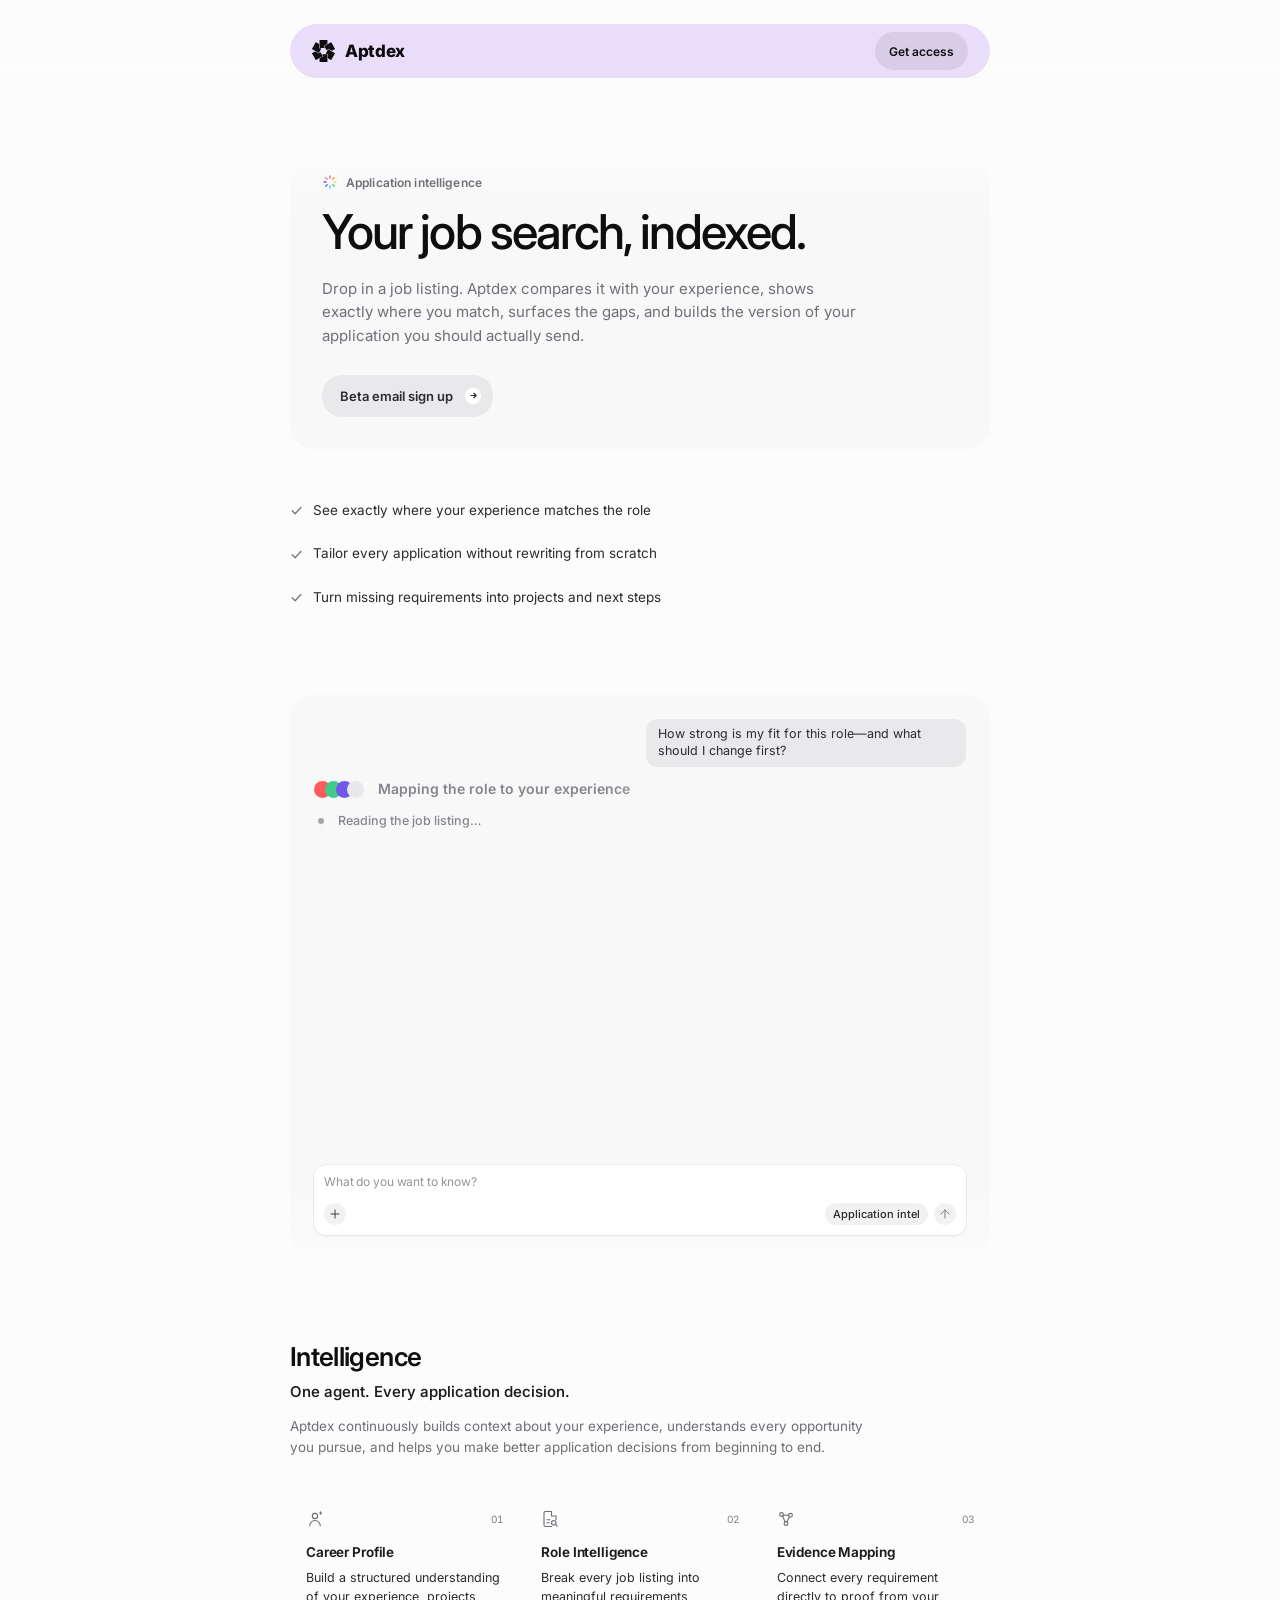
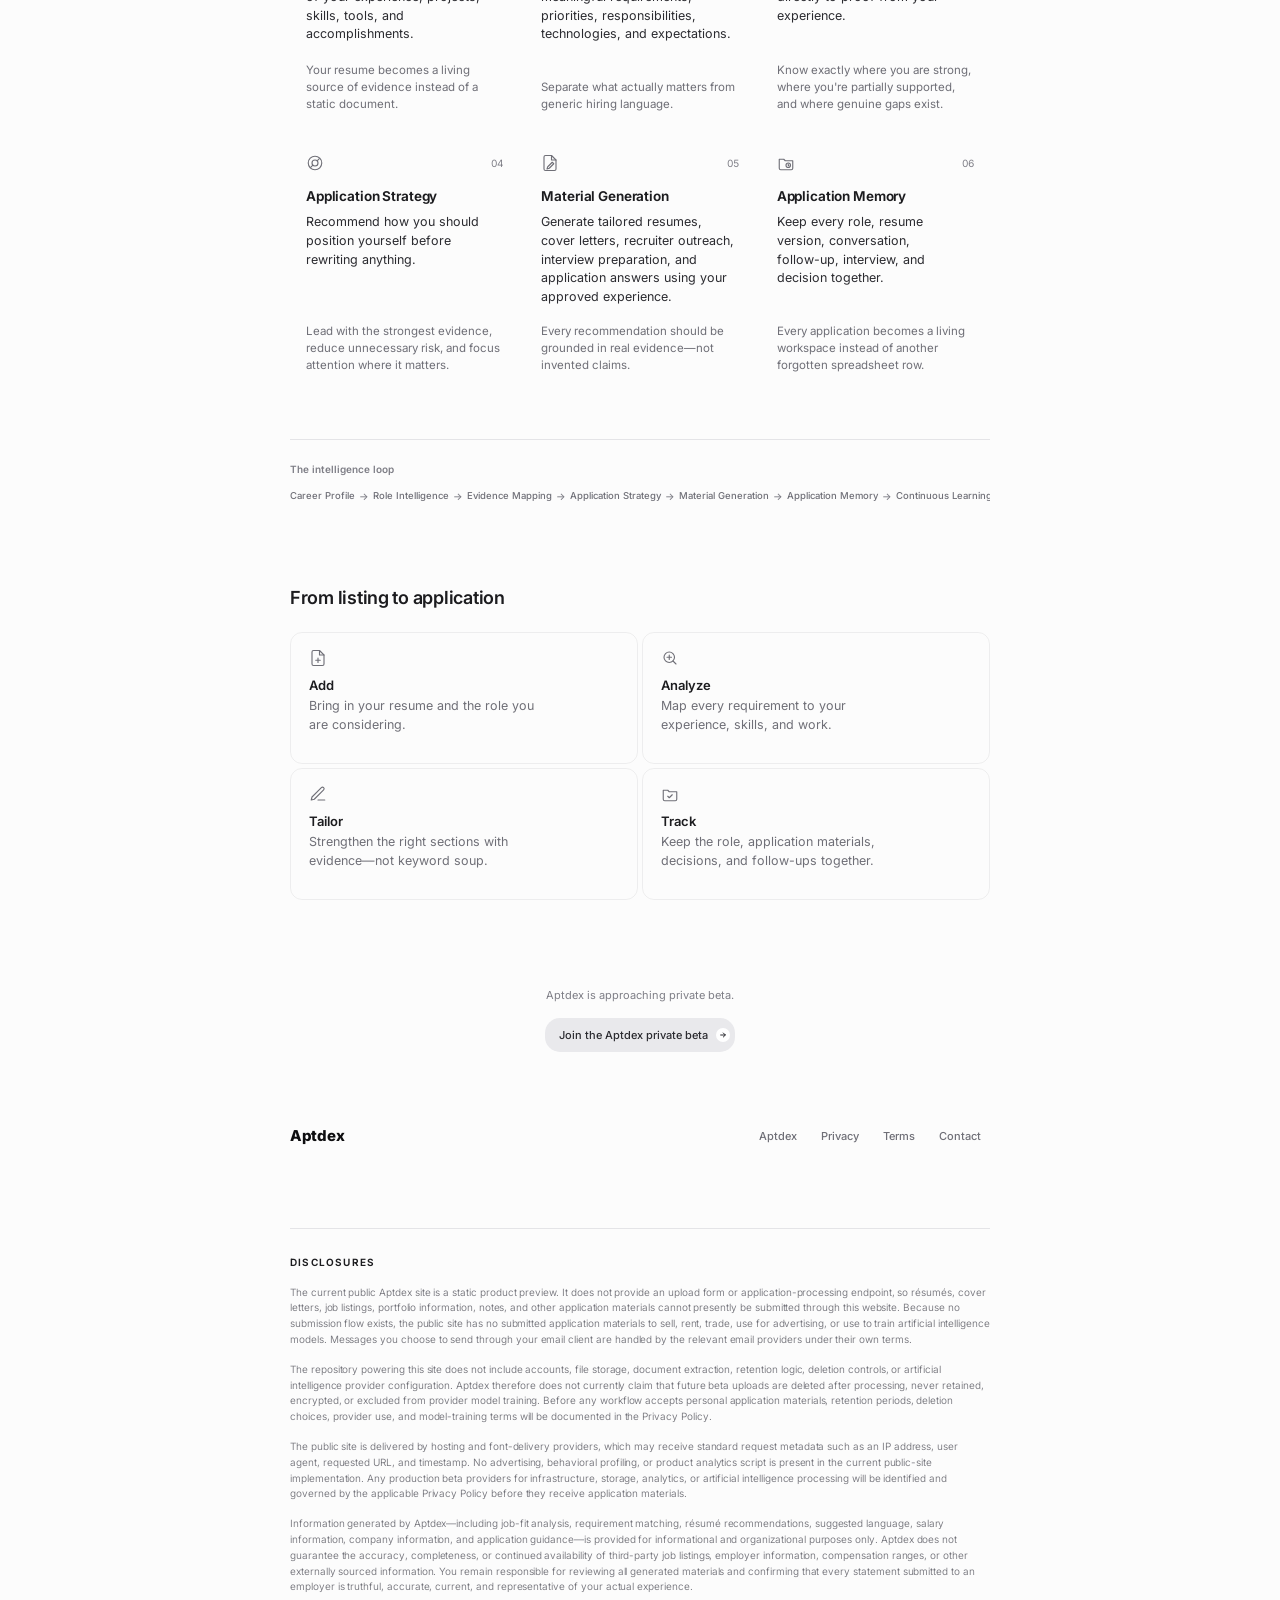
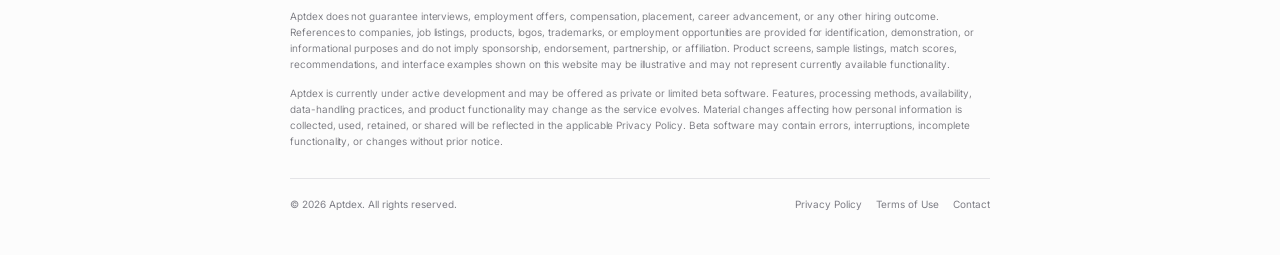
==== commit e79ac5ad: "Ship intelligence section, locked join CTAs, and process polish. Keep beta joins from opening email," ====
--- a/index.html
+++ b/index.html
@@ -216,7 +216,8 @@
     transition: opacity 120ms ease, transform 180ms cubic-bezier(0.22, 1, 0.36, 1);
   }
 
-  .nav-cta.is-shaking {
+  .nav-cta.is-shaking,
+  .locked-cta.is-shaking {
     animation: access-shake 380ms cubic-bezier(0.22, 1, 0.36, 1);
   }
 
@@ -367,6 +368,158 @@
 
   .checks li.checked svg { color: var(--green); }
 
+  /* ── Intelligence capabilities ───────────────────── */
+  .intelligence {
+    padding-top: 4px;
+  }
+
+  .intelligence-header {
+    max-width: 620px;
+  }
+
+  .intelligence-title {
+    color: var(--ink);
+    font-size: 26px;
+    font-weight: 600;
+    line-height: 1.05;
+    letter-spacing: -0.025em;
+    text-wrap: balance;
+  }
+
+  .intelligence-subtitle {
+    margin-top: 10px;
+    color: var(--ink-hi);
+    font-size: 15px;
+    font-weight: 550;
+    line-height: 1.4;
+  }
+
+  .intelligence-copy {
+    margin-top: 14px;
+    max-width: 590px;
+    color: var(--ink-mut);
+    font-size: 13.5px;
+    line-height: 1.55;
+    text-wrap: pretty;
+  }
+
+  .intelligence-grid {
+    margin-top: 36px;
+    display: grid;
+    grid-template-columns: repeat(3, minmax(0, 1fr));
+    gap: 6px;
+  }
+
+  .intelligence-card {
+    min-width: 0;
+    min-height: 238px;
+    display: flex;
+    flex-direction: column;
+    padding: 16px 16px 18px;
+    border-radius: 12px;
+    transition: background-color 150ms cubic-bezier(0.22, 1, 0.36, 1);
+  }
+
+  .intelligence-card-head {
+    display: flex;
+    align-items: center;
+    justify-content: space-between;
+    gap: 12px;
+  }
+
+  .intelligence-card-head svg {
+    width: 18px;
+    height: 18px;
+    flex: none;
+    color: var(--ink-mut);
+  }
+
+  .intelligence-index {
+    color: var(--ink-dim);
+    font-size: 10px;
+    font-variant-numeric: tabular-nums;
+    line-height: 1;
+  }
+
+  .intelligence-card h3 {
+    margin-top: 16px;
+    color: var(--ink-hi);
+    font-size: 13.5px;
+    font-weight: 650;
+    line-height: 1.3;
+    letter-spacing: -0.01em;
+  }
+
+  .intelligence-card-description {
+    margin-top: 8px;
+    color: var(--ink-soft);
+    font-size: 12.5px;
+    line-height: 1.5;
+    text-wrap: pretty;
+  }
+
+  .intelligence-card-support {
+    margin-top: auto;
+    padding-top: 16px;
+    color: var(--ink-mut);
+    font-size: 11.5px;
+    line-height: 1.5;
+    text-wrap: pretty;
+  }
+
+  @media (hover: hover) and (pointer: fine) {
+    .intelligence-card:hover { background: var(--soft-fill); }
+  }
+
+  .intelligence-loop {
+    margin-top: 46px;
+    padding-top: 24px;
+    border-top: 1px solid var(--rule);
+  }
+
+  .intelligence-loop-title {
+    color: var(--ink-dim);
+    font-size: 10px;
+    font-weight: 600;
+    line-height: 1;
+  }
+
+  .intelligence-loop-track {
+    margin-top: 16px;
+    overflow-x: auto;
+    scrollbar-width: none;
+  }
+
+  .intelligence-loop-track::-webkit-scrollbar { display: none; }
+
+  .intelligence-loop-list {
+    min-width: max-content;
+    display: flex;
+    align-items: center;
+    list-style: none;
+  }
+
+  .intelligence-loop-list li {
+    display: inline-flex;
+    align-items: center;
+    color: var(--ink-mut);
+    font-size: 9.5px;
+    font-weight: 500;
+    line-height: 1.3;
+    white-space: nowrap;
+  }
+
+  .intelligence-loop-list li:not(:last-child)::after {
+    content: "→";
+    margin: 0 4px;
+    color: var(--ink-dim);
+    font-size: 10px;
+  }
+
+  @media (hover: none), (pointer: coarse) {
+    .intelligence-card { background: var(--soft-fill); }
+  }
+
   /* ── Process cards ───────────────────────────────── */
   .process {
     padding-top: 4px;
@@ -396,6 +549,7 @@
     flex-direction: column;
     min-height: 132px;
     padding: 16px 18px 18px;
+    border: 1px solid color-mix(in srgb, var(--ink) 6%, transparent);
     border-radius: 12px;
   }
 
@@ -442,6 +596,7 @@
   }
 
   .cta {
+    position: relative;
     margin-top: 27px;
     align-self: flex-start;
     display: inline-flex;
@@ -449,11 +604,14 @@
     gap: 12px;
     height: 39px;
     padding: 0 12px 0 16px;
+    border: 0;
     border-radius: 20px;
     background: var(--cta-bg);
+    font-family: inherit;
     font-size: 12.5px;
     font-weight: 500;
     color: var(--ink-soft);
+    cursor: pointer;
     transition: transform 160ms cubic-bezier(0.22, 1, 0.36, 1),
                 background-color .22s ease, color .22s ease;
   }
@@ -470,7 +628,7 @@
     place-items: center;
     flex-shrink: 0;
     transition: transform 150ms cubic-bezier(0.22, 1, 0.36, 1),
-                background-color .22s ease;
+                background-color .22s ease, opacity 120ms ease;
   }
 
   @media (hover: hover) and (pointer: fine) {
@@ -478,6 +636,48 @@
   }
 
   .cta-arrow svg { width: 9px; height: 9px; }
+
+  .cta .locked-cta-lock {
+    position: absolute;
+    right: 12px;
+    width: 16px;
+    height: 16px;
+    border-radius: 8px;
+    background: var(--cta-coin);
+    display: grid;
+    place-items: center;
+    opacity: 0;
+    transform: scale(0.8);
+    pointer-events: none;
+    transition: opacity 120ms ease, transform 180ms cubic-bezier(0.22, 1, 0.36, 1);
+  }
+
+  .cta .locked-cta-lock svg {
+    width: 9px;
+    height: 9px;
+    color: #fff;
+  }
+
+  .cta.locked-cta.is-locked .cta-arrow {
+    opacity: 0;
+    transform: scale(0.8);
+  }
+
+  .cta.locked-cta.is-locked .locked-cta-lock {
+    opacity: 1;
+    transform: scale(1);
+  }
+
+  .cta .nav-tooltip {
+    top: calc(100% + 10px);
+    right: auto;
+    left: 50%;
+    transform: translate(-50%, -3px);
+  }
+
+  .cta .nav-tooltip.is-visible {
+    transform: translate(-50%, 0);
+  }
 
   .hero-cta {
     min-height: 42px;
@@ -859,6 +1059,14 @@
   .footer-legal a:hover { color: var(--ink); }
 
   /* ── Responsive ──────────────────────────────────── */
+  @media (max-width: 680px) {
+    .intelligence-grid {
+      grid-template-columns: repeat(2, minmax(0, 1fr));
+    }
+
+    .intelligence-card { min-height: 220px; }
+  }
+
   @media (max-width: 560px) {
     header.nav {
       width: calc(100vw - 40px);
@@ -902,6 +1110,25 @@
     .band { margin-top: 12px; }
     .insight { margin-top: 20px; }
     .composer { margin-top: 40px; }
+    .intelligence { padding-top: 0; }
+    .intelligence-title { font-size: 24px; }
+    .intelligence-grid {
+      margin-top: 32px;
+      grid-template-columns: 1fr;
+      gap: 6px;
+    }
+    .intelligence-card {
+      min-height: 0;
+      padding: 16px;
+    }
+    .intelligence-card-support {
+      margin-top: 12px;
+      padding-top: 0;
+    }
+    .intelligence-loop {
+      margin-top: 38px;
+      padding-top: 20px;
+    }
     .process { padding-top: 0; }
     .section-title { margin-bottom: 20px; }
     .pcard { min-height: 144px; }
@@ -964,7 +1191,10 @@
   .demo, .bubble, .status-name, .status-time, .reveal-label,
   .band, .band-head, .band-row .k, .band-row .v, .band-rule,
   .insight, .insight strong, .composer, .composer-field, .icon-btn,
-  .c-pill, .section-title, .pcard-title, .pcard-desc, .footer-note,
+  .c-pill, .intelligence-title, .intelligence-subtitle, .intelligence-copy,
+  .intelligence-card h3, .intelligence-card-description,
+  .intelligence-card-support, .intelligence-loop, .intelligence-loop-title,
+  .intelligence-loop-list li, .section-title, .pcard-title, .pcard-desc, .footer-note,
   .footer-brand, .footer-link, .disclosure-copy p, .footer-legal,
   .disclosures {
     transition: background-color .22s ease, border-color .22s ease, color .22s ease;
@@ -1112,7 +1342,8 @@
       -webkit-text-fill-color: currentColor;
     }
     .pcard-hl { display: none; }
-    .nav-cta.is-shaking { animation: none; }
+    .nav-cta.is-shaking,
+    .locked-cta.is-shaking { animation: none; }
     .hero-label svg { animation: none; }
   }
 </style>
@@ -1131,14 +1362,14 @@
       <span class="brand-name">Aptdex</span>
     </a>
     <div class="nav-action">
-      <button class="nav-cta" type="button" aria-describedby="access-tooltip">
+      <button class="nav-cta locked-cta" type="button" aria-label="Get access — launch soon" aria-describedby="access-tooltip">
         <span class="nav-cta-label">Get access</span>
         <svg class="nav-cta-lock" viewBox="0 0 24 24" fill="none" stroke="currentColor" stroke-width="1.8" stroke-linecap="round" stroke-linejoin="round" aria-hidden="true">
           <rect x="5" y="10" width="14" height="11" rx="2"/>
           <path d="M8 10V7a4 4 0 0 1 8 0v3"/>
         </svg>
       </button>
-      <span class="nav-tooltip" id="access-tooltip" role="tooltip">Coming soon</span>
+      <span class="nav-tooltip" id="access-tooltip" role="status" aria-live="polite">Launch soon!</span>
     </div>
   </header>
 
@@ -1160,12 +1391,19 @@
         </div>
         <h1 class="hero-title">Your job search, indexed.</h1>
         <p>Drop in a job listing. Aptdex compares it with your experience, shows exactly where you match, surfaces the gaps, and builds the version of your application you should actually send.</p>
-        <a class="cta hero-cta" href="mailto:hello@aptdex.com?subject=Aptdex%20beta%20access">
+        <button class="cta hero-cta locked-cta" type="button" aria-label="Beta email sign up — launch soon">
           Beta email sign up
-          <span class="cta-arrow">
-            <svg viewBox="0 0 24 24" fill="none" stroke="currentColor" stroke-width="3" stroke-linecap="round" stroke-linejoin="round" aria-hidden="true"><path d="M5 12h14M13 6l6 6-6 6"/></svg>
+          <span class="cta-arrow" aria-hidden="true">
+            <svg viewBox="0 0 24 24" fill="none" stroke="currentColor" stroke-width="3" stroke-linecap="round" stroke-linejoin="round"><path d="M5 12h14M13 6l6 6-6 6"/></svg>
           </span>
-        </a>
+          <span class="locked-cta-lock" aria-hidden="true">
+            <svg viewBox="0 0 24 24" fill="none" stroke="currentColor" stroke-width="2.4" stroke-linecap="round" stroke-linejoin="round">
+              <rect x="5" y="10" width="14" height="11" rx="2"/>
+              <path d="M8 10V7a4 4 0 0 1 8 0v3"/>
+            </svg>
+          </span>
+          <span class="nav-tooltip" role="status" aria-live="polite">Launch soon!</span>
+        </button>
       </div>
 
       <ul class="checks">
@@ -1190,9 +1428,9 @@
 
         <div class="status step">
           <div class="status-dots" aria-hidden="true">
-            <span style="background:#FF8B0D"></span>
-            <span style="background:#31DB92"></span>
-            <span style="background:#9292FF"></span>
+            <span style="background:#FF5B5B"></span>
+            <span style="background:#43C98B"></span>
+            <span style="background:#7357E8"></span>
             <span style="background:var(--dot-off)"></span>
           </div>
           <span class="status-name" id="status-label">Mapping the role to your experience</span>
@@ -1267,6 +1505,91 @@
       </div>
     </section>
 
+    <section class="intelligence" aria-labelledby="intelligence-title">
+      <div class="intelligence-header">
+        <h2 class="intelligence-title" id="intelligence-title">Intelligence</h2>
+        <p class="intelligence-subtitle">One agent. Every application decision.</p>
+        <p class="intelligence-copy">Aptdex continuously builds context about your experience, understands every opportunity you pursue, and helps you make better application decisions from beginning to end.</p>
+      </div>
+
+      <div class="intelligence-grid">
+        <article class="intelligence-card">
+          <div class="intelligence-card-head">
+            <svg viewBox="0 0 24 24" fill="none" stroke="currentColor" stroke-width="1.5" stroke-linecap="round" stroke-linejoin="round" aria-hidden="true"><circle cx="12" cy="8" r="3.5"/><path d="M5 21a7 7 0 0 1 14 0"/><path d="M18 4h3M19.5 2.5v3"/></svg>
+            <span class="intelligence-index">01</span>
+          </div>
+          <h3>Career Profile</h3>
+          <p class="intelligence-card-description">Build a structured understanding of your experience, projects, skills, tools, and accomplishments.</p>
+          <p class="intelligence-card-support">Your resume becomes a living source of evidence instead of a static document.</p>
+        </article>
+
+        <article class="intelligence-card">
+          <div class="intelligence-card-head">
+            <svg viewBox="0 0 24 24" fill="none" stroke="currentColor" stroke-width="1.5" stroke-linecap="round" stroke-linejoin="round" aria-hidden="true"><path d="M14 2H6a2 2 0 0 0-2 2v16a2 2 0 0 0 2 2h8"/><path d="M14 2v6h6v5"/><path d="M8 13h4M8 17h3"/><circle cx="17" cy="17" r="3"/><path d="m19.2 19.2 2.3 2.3"/></svg>
+            <span class="intelligence-index">02</span>
+          </div>
+          <h3>Role Intelligence</h3>
+          <p class="intelligence-card-description">Break every job listing into meaningful requirements, priorities, responsibilities, technologies, and expectations.</p>
+          <p class="intelligence-card-support">Separate what actually matters from generic hiring language.</p>
+        </article>
+
+        <article class="intelligence-card">
+          <div class="intelligence-card-head">
+            <svg viewBox="0 0 24 24" fill="none" stroke="currentColor" stroke-width="1.5" stroke-linecap="round" stroke-linejoin="round" aria-hidden="true"><circle cx="6" cy="6" r="2.5"/><circle cx="18" cy="7" r="2.5"/><circle cx="12" cy="18" r="2.5"/><path d="m8.3 7 7.3-.1M7.5 8l3.2 7.7M16.6 9l-3.3 6.7"/></svg>
+            <span class="intelligence-index">03</span>
+          </div>
+          <h3>Evidence Mapping</h3>
+          <p class="intelligence-card-description">Connect every requirement directly to proof from your experience.</p>
+          <p class="intelligence-card-support">Know exactly where you are strong, where you're partially supported, and where genuine gaps exist.</p>
+        </article>
+
+        <article class="intelligence-card">
+          <div class="intelligence-card-head">
+            <svg viewBox="0 0 24 24" fill="none" stroke="currentColor" stroke-width="1.5" stroke-linecap="round" stroke-linejoin="round" aria-hidden="true"><circle cx="12" cy="12" r="9"/><circle cx="12" cy="12" r="4"/><path d="m14.8 9.2 3-3M9.2 14.8l-3 3"/></svg>
+            <span class="intelligence-index">04</span>
+          </div>
+          <h3>Application Strategy</h3>
+          <p class="intelligence-card-description">Recommend how you should position yourself before rewriting anything.</p>
+          <p class="intelligence-card-support">Lead with the strongest evidence, reduce unnecessary risk, and focus attention where it matters.</p>
+        </article>
+
+        <article class="intelligence-card">
+          <div class="intelligence-card-head">
+            <svg viewBox="0 0 24 24" fill="none" stroke="currentColor" stroke-width="1.5" stroke-linecap="round" stroke-linejoin="round" aria-hidden="true"><path d="M14 2H6a2 2 0 0 0-2 2v16a2 2 0 0 0 2 2h12a2 2 0 0 0 2-2V8Z"/><path d="M14 2v6h6"/><path d="m9 17 6-6 2 2-6 6-3 1Z"/></svg>
+            <span class="intelligence-index">05</span>
+          </div>
+          <h3>Material Generation</h3>
+          <p class="intelligence-card-description">Generate tailored resumes, cover letters, recruiter outreach, interview preparation, and application answers using your approved experience.</p>
+          <p class="intelligence-card-support">Every recommendation should be grounded in real evidence—not invented claims.</p>
+        </article>
+
+        <article class="intelligence-card">
+          <div class="intelligence-card-head">
+            <svg viewBox="0 0 24 24" fill="none" stroke="currentColor" stroke-width="1.5" stroke-linecap="round" stroke-linejoin="round" aria-hidden="true"><path d="M3 7h6l2 2h10v10a2 2 0 0 1-2 2H5a2 2 0 0 1-2-2Z"/><circle cx="15" cy="15" r="3"/><path d="M15 13.5V15l1 1"/></svg>
+            <span class="intelligence-index">06</span>
+          </div>
+          <h3>Application Memory</h3>
+          <p class="intelligence-card-description">Keep every role, resume version, conversation, follow-up, interview, and decision together.</p>
+          <p class="intelligence-card-support">Every application becomes a living workspace instead of another forgotten spreadsheet row.</p>
+        </article>
+      </div>
+
+      <div class="intelligence-loop">
+        <p class="intelligence-loop-title">The intelligence loop</p>
+        <div class="intelligence-loop-track" role="region" aria-label="Aptdex intelligence loop" tabindex="0">
+          <ol class="intelligence-loop-list">
+            <li>Career Profile</li>
+            <li>Role Intelligence</li>
+            <li>Evidence Mapping</li>
+            <li>Application Strategy</li>
+            <li>Material Generation</li>
+            <li>Application Memory</li>
+            <li>Continuous Learning</li>
+          </ol>
+        </div>
+      </div>
+    </section>
+
     <section class="process" aria-labelledby="process-title">
       <h2 class="section-title" id="process-title">From listing to application</h2>
       <div class="steps-cards" id="steps-cards">
@@ -1298,12 +1621,19 @@
   <footer class="site-footer">
     <section class="footer-cta" aria-label="Private beta access">
       <p class="footer-note">Aptdex is approaching private beta.</p>
-      <a class="cta" href="mailto:hello@aptdex.com?subject=Aptdex%20beta%20access">
+      <button class="cta locked-cta" type="button" aria-label="Join the Aptdex private beta — launch soon">
         Join the Aptdex private beta
-        <span class="cta-arrow">
-          <svg viewBox="0 0 24 24" fill="none" stroke="currentColor" stroke-width="3" stroke-linecap="round" stroke-linejoin="round" aria-hidden="true"><path d="M5 12h14M13 6l6 6-6 6"/></svg>
+        <span class="cta-arrow" aria-hidden="true">
+          <svg viewBox="0 0 24 24" fill="none" stroke="currentColor" stroke-width="3" stroke-linecap="round" stroke-linejoin="round"><path d="M5 12h14M13 6l6 6-6 6"/></svg>
         </span>
-      </a>
+        <span class="locked-cta-lock" aria-hidden="true">
+          <svg viewBox="0 0 24 24" fill="none" stroke="currentColor" stroke-width="2.4" stroke-linecap="round" stroke-linejoin="round">
+            <rect x="5" y="10" width="14" height="11" rx="2"/>
+            <path d="M8 10V7a4 4 0 0 1 8 0v3"/>
+          </svg>
+        </span>
+        <span class="nav-tooltip" role="status" aria-live="polite">Launch soon!</span>
+      </button>
     </section>
 
     <div class="footer-main">
@@ -1339,26 +1669,30 @@
   </footer>
 
   <script>
-    /* Preview the locked beta state without navigating away. */
+    /* Locked join CTAs: show lock + "Launch soon!" — no email / navigation. */
     (function () {
-      var accessButton = document.querySelector('.nav-cta');
-      var tooltip = document.getElementById('access-tooltip');
-      if (!accessButton || !tooltip) return;
-
-      var tooltipTimer = null;
-      accessButton.addEventListener('click', function () {
-        accessButton.classList.add('is-locked');
-        accessButton.classList.remove('is-shaking');
-        void accessButton.offsetWidth;
-        accessButton.classList.add('is-shaking');
-        accessButton.setAttribute('aria-label', 'Get access — coming soon');
-        tooltip.classList.add('is-visible');
-
-        clearTimeout(tooltipTimer);
-        tooltipTimer = setTimeout(function () {
-          accessButton.classList.remove('is-shaking');
-          tooltip.classList.remove('is-visible');
-        }, 1600);
+      var buttons = Array.prototype.slice.call(document.querySelectorAll('.locked-cta'));
+      if (!buttons.length) return;
+
+      buttons.forEach(function (button) {
+        var scope = button.parentElement || button;
+        var tooltip = button.querySelector('.nav-tooltip') || scope.querySelector('.nav-tooltip');
+        var tooltipTimer = null;
+
+        button.addEventListener('click', function (event) {
+          event.preventDefault();
+          button.classList.add('is-locked');
+          button.classList.remove('is-shaking');
+          void button.offsetWidth;
+          button.classList.add('is-shaking');
+          if (tooltip) tooltip.classList.add('is-visible');
+
+          clearTimeout(tooltipTimer);
+          tooltipTimer = setTimeout(function () {
+            button.classList.remove('is-shaking');
+            if (tooltip) tooltip.classList.remove('is-visible');
+          }, 1600);
+        });
       });
     })();
 
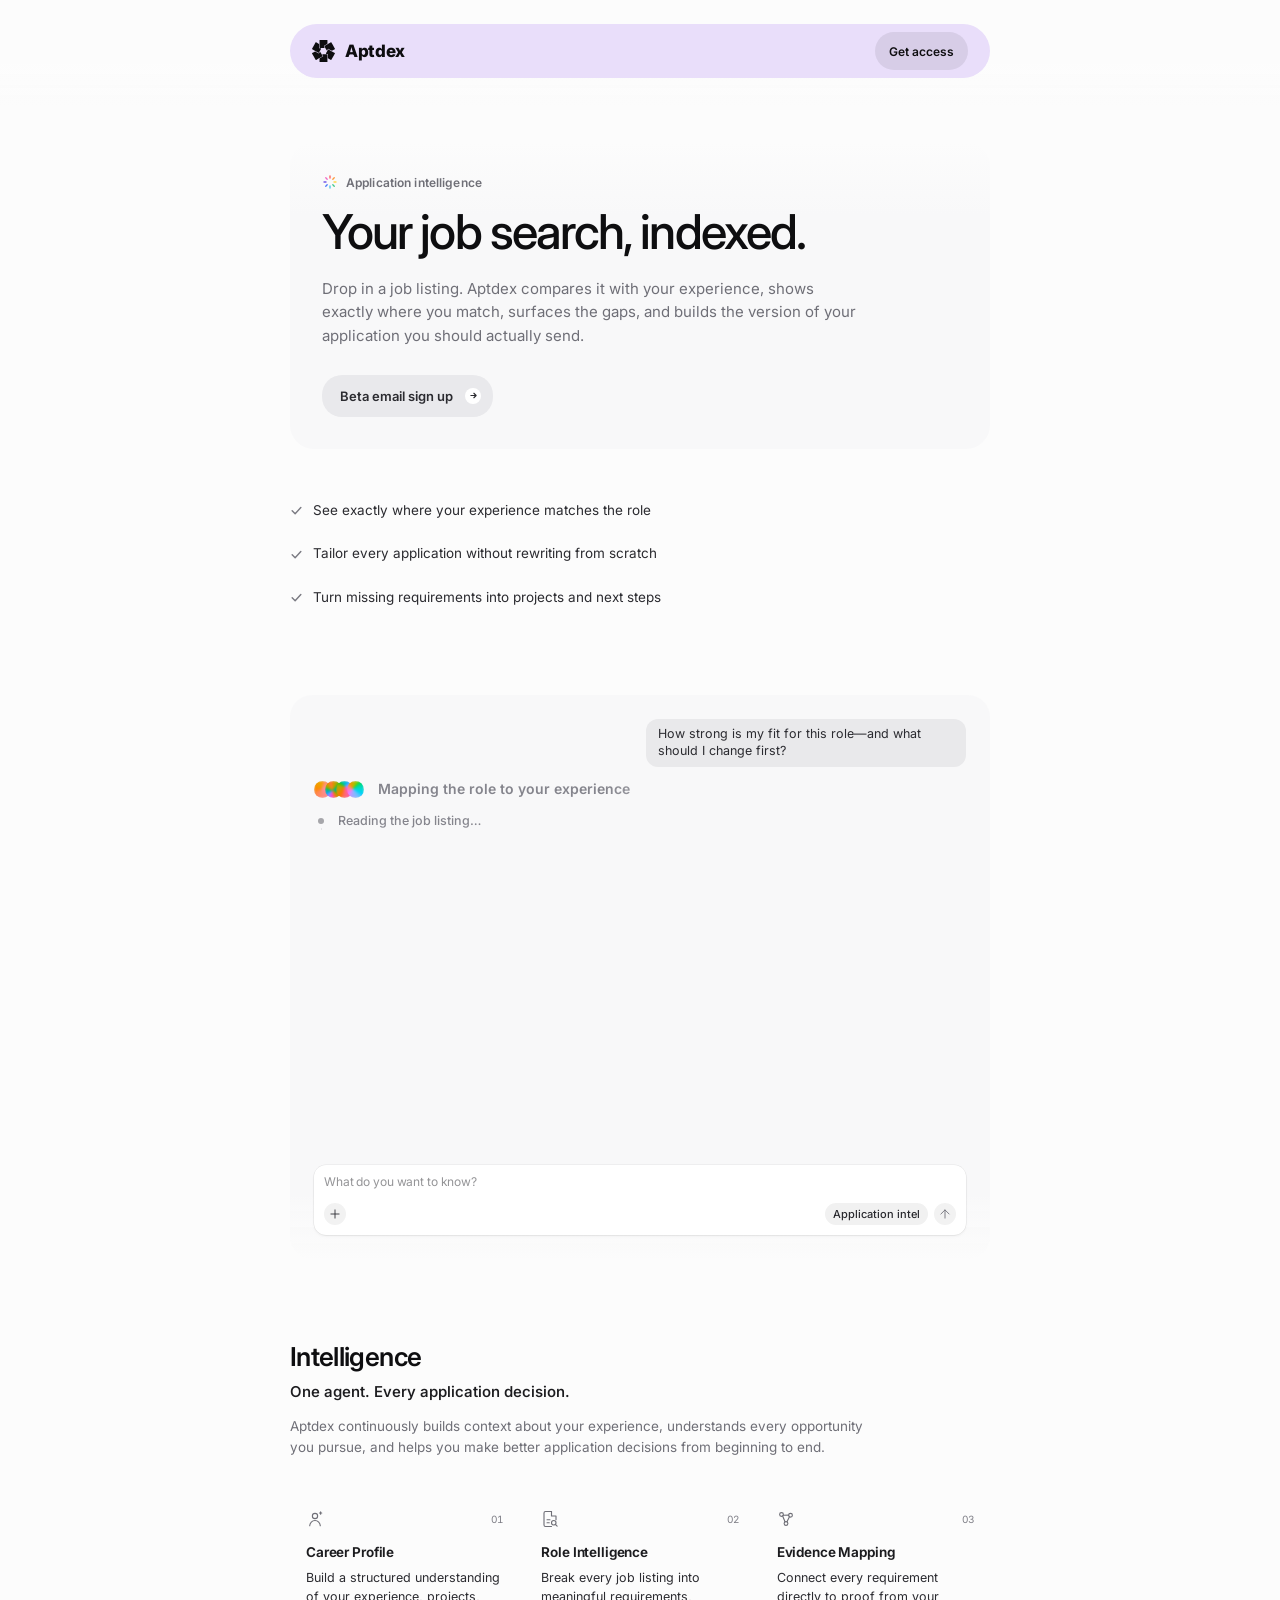
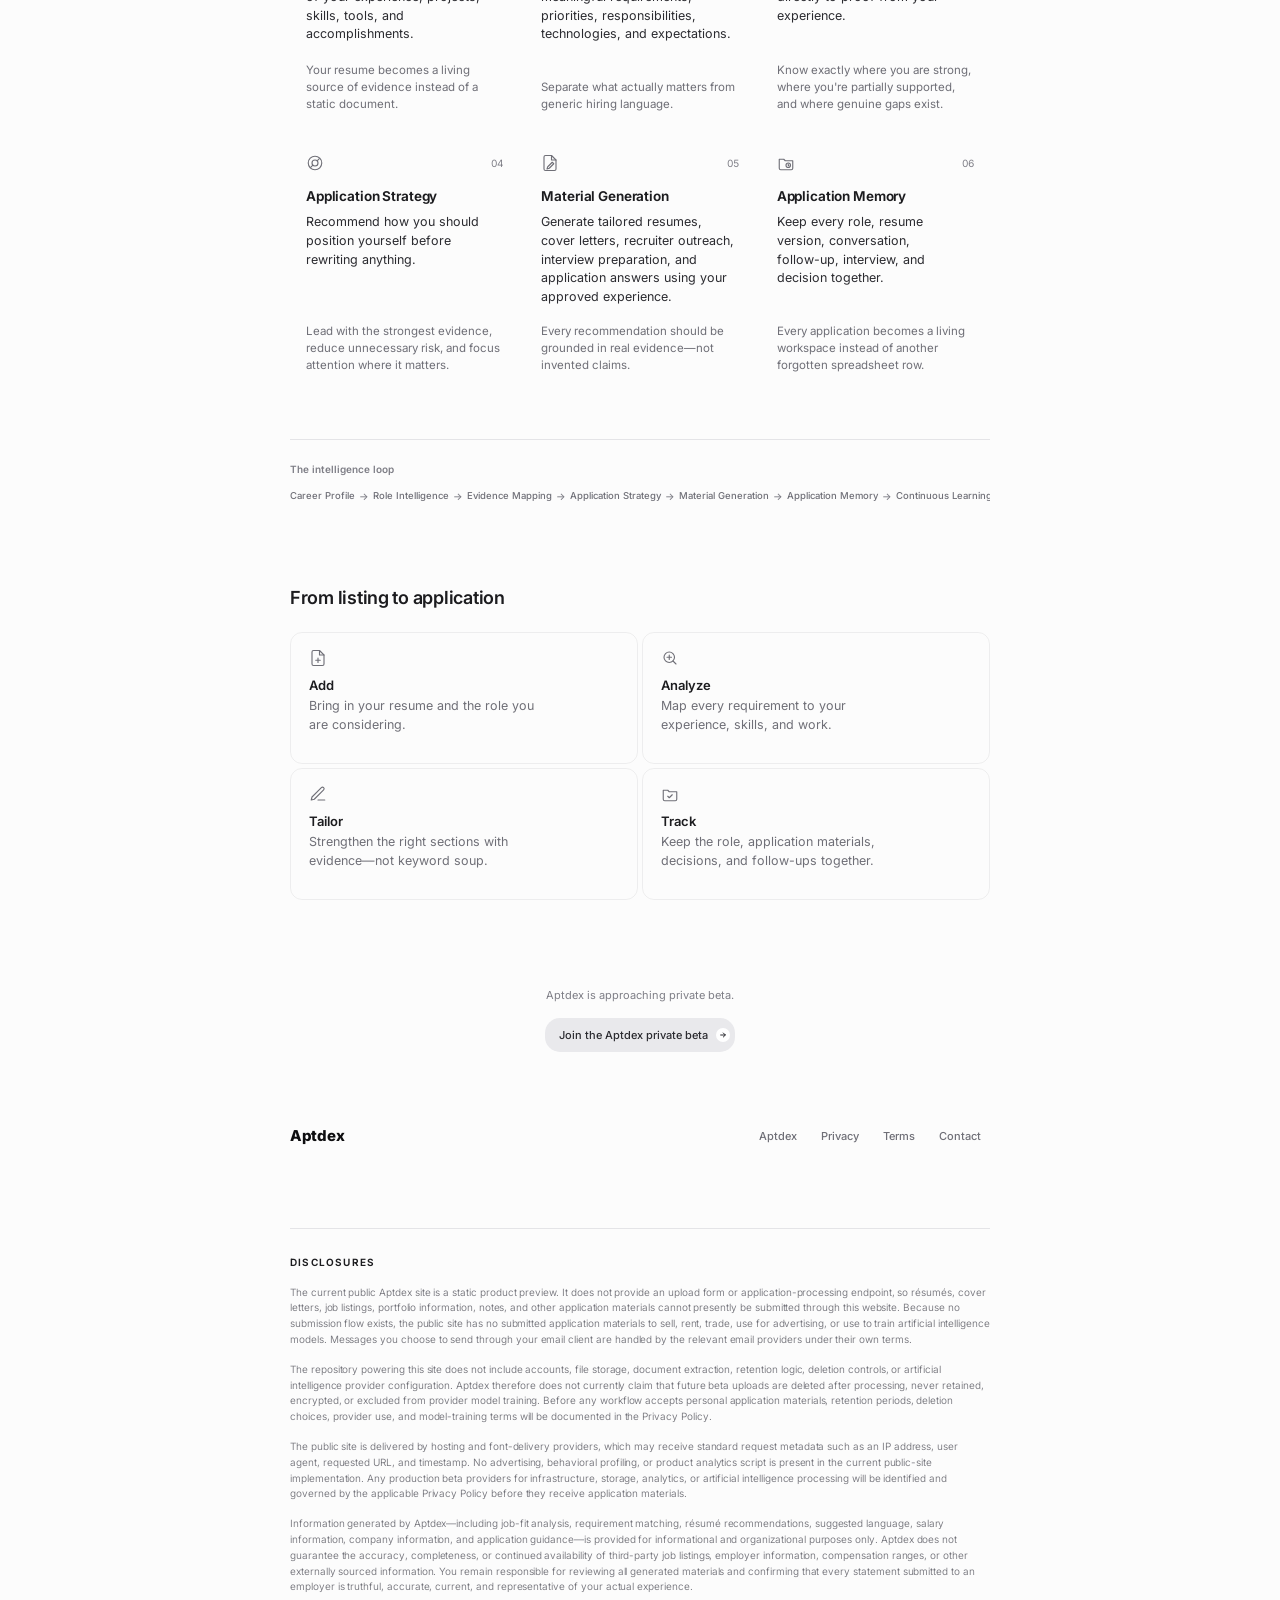
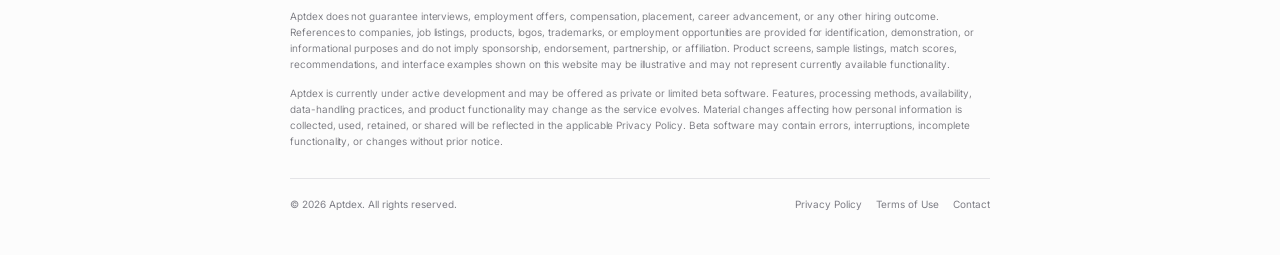
==== commit e330e791: "Replace agent status dots with distinct OKLab gradient orbs. Use the oklab.world conic recipe with s" ====
--- a/index.html
+++ b/index.html
@@ -736,13 +736,24 @@
     margin-right: 14px;
   }
 
-  .status-dots span {
+  .status-orb {
     width: 17px;
     height: 17px;
     border-radius: 50%;
-  }
-
-  .status-dots span + span { margin-left: -6px; }
+    overflow: hidden;
+    flex: none;
+    line-height: 0;
+    background: var(--dot-off);
+  }
+
+  .status-orb + .status-orb { margin-left: -6px; }
+
+  .status-orb canvas {
+    width: 100%;
+    height: 100%;
+    display: block;
+    filter: blur(1px);
+  }
 
   .status-name {
     min-width: 0;
@@ -1428,10 +1439,10 @@
 
         <div class="status step">
           <div class="status-dots" aria-hidden="true">
-            <span style="background:#FF5B5B"></span>
-            <span style="background:#43C98B"></span>
-            <span style="background:#7357E8"></span>
-            <span style="background:var(--dot-off)"></span>
+            <span class="status-orb"><canvas width="64" height="64" data-oklb-seed="ember" data-oklb-harmony="analogous" data-oklb-hue="28"></canvas></span>
+            <span class="status-orb"><canvas width="64" height="64" data-oklb-seed="lagoon" data-oklb-harmony="complementary" data-oklb-hue="195"></canvas></span>
+            <span class="status-orb"><canvas width="64" height="64" data-oklb-seed="violet" data-oklb-harmony="triadic" data-oklb-hue="295"></canvas></span>
+            <span class="status-orb"><canvas width="64" height="64" data-oklb-seed="citrus" data-oklb-harmony="tetradic" data-oklb-hue="105"></canvas></span>
           </div>
           <span class="status-name" id="status-label">Mapping the role to your experience</span>
           <span class="status-time">6s</span>
@@ -1669,6 +1680,176 @@
   </footer>
 
   <script>
+    /* OKLB gradient orbs — same conic OKLab recipe as https://oklab.world/ */
+    (function () {
+      function inGamut(rgb) {
+        return rgb.r >= -1e-4 && rgb.r <= 1.0001 &&
+               rgb.g >= -1e-4 && rgb.g <= 1.0001 &&
+               rgb.b >= -1e-4 && rgb.b <= 1.0001;
+      }
+
+      function toSrgbByte(v) {
+        var x = Math.max(0, Math.min(1, v));
+        return Math.round(255 * (x <= 0.0031308 ? 12.92 * x : 1.055 * Math.pow(x, 1 / 2.4) - 0.055));
+      }
+
+      function hexByte(n) {
+        var s = n.toString(16);
+        return s.length === 1 ? '0' + s : s;
+      }
+
+      function oklchToHex(L, C, H) {
+        var rad = H * Math.PI / 180;
+        var cosH = Math.cos(rad);
+        var sinH = Math.sin(rad);
+
+        function toLinear(chroma) {
+          var a = chroma * cosH;
+          var b = chroma * sinH;
+          var l_ = L + 0.3963377774 * a + 0.2158037573 * b;
+          var m_ = L - 0.1055613458 * a - 0.0638541728 * b;
+          var s_ = L - 0.0894841775 * a - 1.291485548 * b;
+          var l = l_ * l_ * l_;
+          var m = m_ * m_ * m_;
+          var s = s_ * s_ * s_;
+          return {
+            r: 4.0767416621 * l - 3.3077115913 * m + 0.2309699292 * s,
+            g: -1.2684380046 * l + 2.6097574011 * m - 0.3413193965 * s,
+            b: -0.0041960863 * l - 0.7034186147 * m + 1.707614701 * s
+          };
+        }
+
+        var chroma = C;
+        if (!inGamut(toLinear(chroma))) {
+          var lo = 0;
+          var hi = C;
+          for (var i = 0; i < 18; i++) {
+            var mid = (lo + hi) / 2;
+            if (inGamut(toLinear(mid))) lo = mid;
+            else hi = mid;
+          }
+          chroma = lo;
+        }
+
+        var rgb = toLinear(chroma);
+        return '#' + hexByte(toSrgbByte(rgb.r)) + hexByte(toSrgbByte(rgb.g)) + hexByte(toSrgbByte(rgb.b));
+      }
+
+      function hashSeed(seed) {
+        if (typeof seed === 'number') return seed >>> 0;
+        var h = 0x811c9dc5;
+        var str = String(seed);
+        for (var i = 0; i < str.length; i++) {
+          h ^= str.charCodeAt(i);
+          h = Math.imul(h, 0x1000193) >>> 0;
+        }
+        h ^= h >>> 16;
+        h = Math.imul(h, 0x7feb352d) >>> 0;
+        h ^= h >>> 15;
+        h = Math.imul(h, 0x846ca68b) >>> 0;
+        return (h ^= h >>> 16) >>> 0;
+      }
+
+      function mulberry(seed) {
+        var t = seed >>> 0;
+        return function () {
+          t = (t + 0x6d2b79f5) >>> 0;
+          var r = Math.imul(t ^ (t >>> 15), 1 | t);
+          r ^= r + Math.imul(r ^ (r >>> 7), 61 | r);
+          return ((r ^ (r >>> 14)) >>> 0) / 4294967296;
+        };
+      }
+
+      function lerpOklch(a, b, t) {
+        var dH = b.H - a.H;
+        if (dH > 180) dH -= 360;
+        if (dH < -180) dH += 360;
+        return {
+          L: a.L + (b.L - a.L) * t,
+          C: a.C + (b.C - a.C) * t,
+          H: ((a.H + dH * t) % 360 + 360) % 360
+        };
+      }
+
+      function harmonyHues(base, harmony) {
+        switch (harmony) {
+          case 'analogous':
+            return [base, base + 28, base + 52, base - 24];
+          case 'complementary':
+            return [base, base + 180, base + 18, base + 198];
+          case 'triadic':
+            return [base, base + 120, base + 240];
+          case 'splitComplementary':
+            return [base, base + 150, base + 210];
+          case 'tetradic':
+            return [base, base + 90, base + 180, base + 270];
+          default:
+            return null;
+        }
+      }
+
+      function paintOrb(canvas, seed, harmony, hueLock) {
+        var ctx = canvas.getContext('2d');
+        if (!ctx) return;
+        var size = canvas.width;
+        var hash = hashSeed(seed);
+        var rand = mulberry(Math.imul(12345, hash) >>> 0);
+        var baseHue = hueLock != null
+          ? ((Number(hueLock) % 360) + 360) % 360
+          : (137.5 * hash) % 360;
+
+        var hues = harmonyHues(baseHue, harmony);
+        if (!hues) {
+          var dir = rand() > 0.5 ? 1 : -1;
+          hues = [];
+          for (var i = 0; i < 6; i++) hues.push(baseHue + 360 * dir * i / 6);
+        }
+
+        // Per-harmony feel so neighboring orbs don't share the same energy.
+        var chroma = 0.27;
+        var lightBase = 0.7;
+        var lightSpan = 0.08;
+        if (harmony === 'analogous') { chroma = 0.22; lightBase = 0.74; lightSpan = 0.05; }
+        if (harmony === 'complementary') { chroma = 0.29; lightBase = 0.66; lightSpan = 0.1; }
+        if (harmony === 'triadic') { chroma = 0.26; lightBase = 0.7; lightSpan = 0.07; }
+        if (harmony === 'tetradic') { chroma = 0.24; lightBase = 0.72; lightSpan = 0.09; }
+
+        var colors = hues.map(function (H) {
+          return {
+            L: lightBase + lightSpan * rand(),
+            C: chroma,
+            H: ((H % 360) + 360) % 360
+          };
+        });
+        var stops = colors.concat([colors[0]]);
+        var angle = rand() * Math.PI * 2;
+        var cx = size * (0.28 + 0.44 * rand());
+        var cy = size * (0.28 + 0.44 * rand());
+        var gradient = ctx.createConicGradient(angle, cx, cy);
+        var last = stops.length - 1;
+        for (var s = 0; s < last; s++) {
+          for (var step = 0; step < 14; step++) {
+            var t = step / 14;
+            var color = lerpOklch(stops[s], stops[s + 1], t);
+            gradient.addColorStop((s + t) / last, oklchToHex(color.L, color.C, color.H));
+          }
+        }
+        gradient.addColorStop(1, oklchToHex(stops[last].L, stops[last].C, stops[last].H));
+        ctx.clearRect(0, 0, size, size);
+        ctx.fillStyle = gradient;
+        ctx.fillRect(0, 0, size, size);
+      }
+
+      Array.prototype.forEach.call(document.querySelectorAll('canvas[data-oklb-seed]'), function (canvas) {
+        paintOrb(
+          canvas,
+          canvas.getAttribute('data-oklb-seed') || 'orb',
+          canvas.getAttribute('data-oklb-harmony') || '',
+          canvas.getAttribute('data-oklb-hue')
+        );
+      });
+    })();
+
     /* Locked join CTAs: show lock + "Launch soon!" — no email / navigation. */
     (function () {
       var buttons = Array.prototype.slice.call(document.querySelectorAll('.locked-cta'));
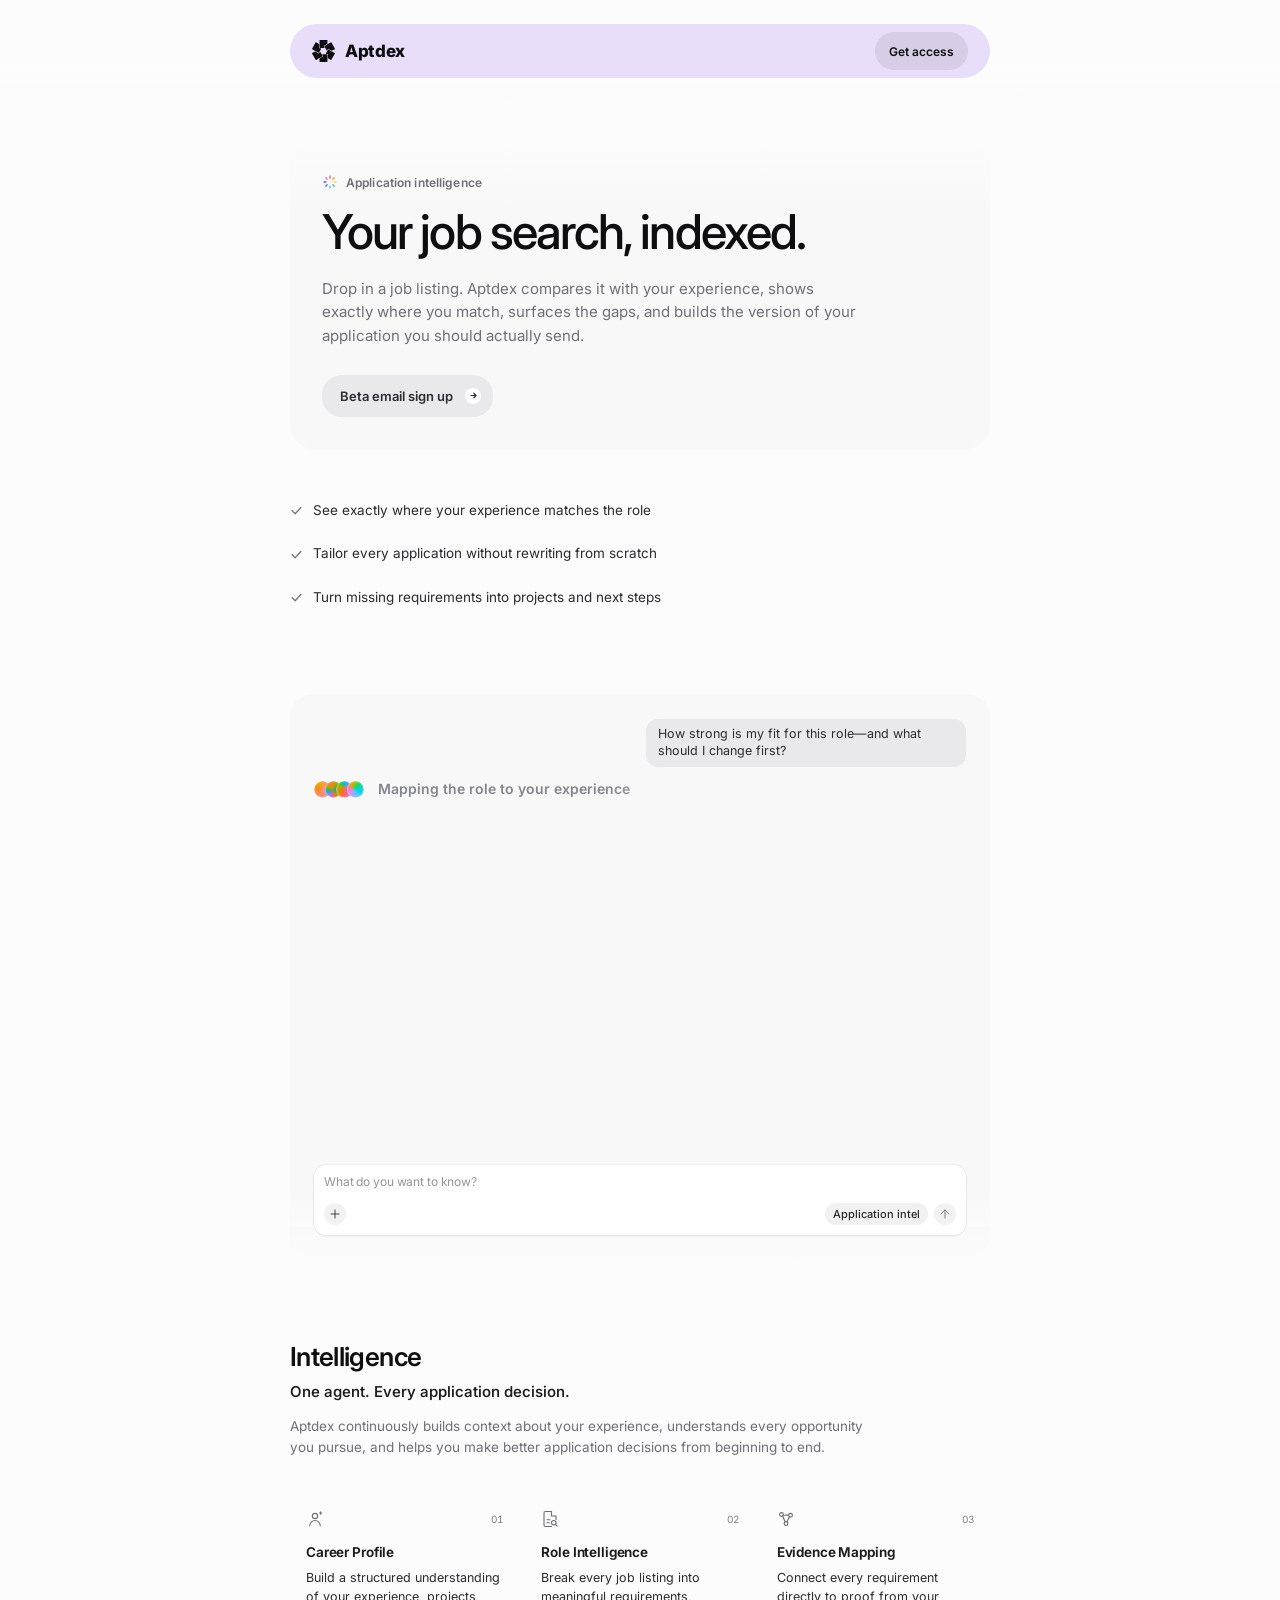
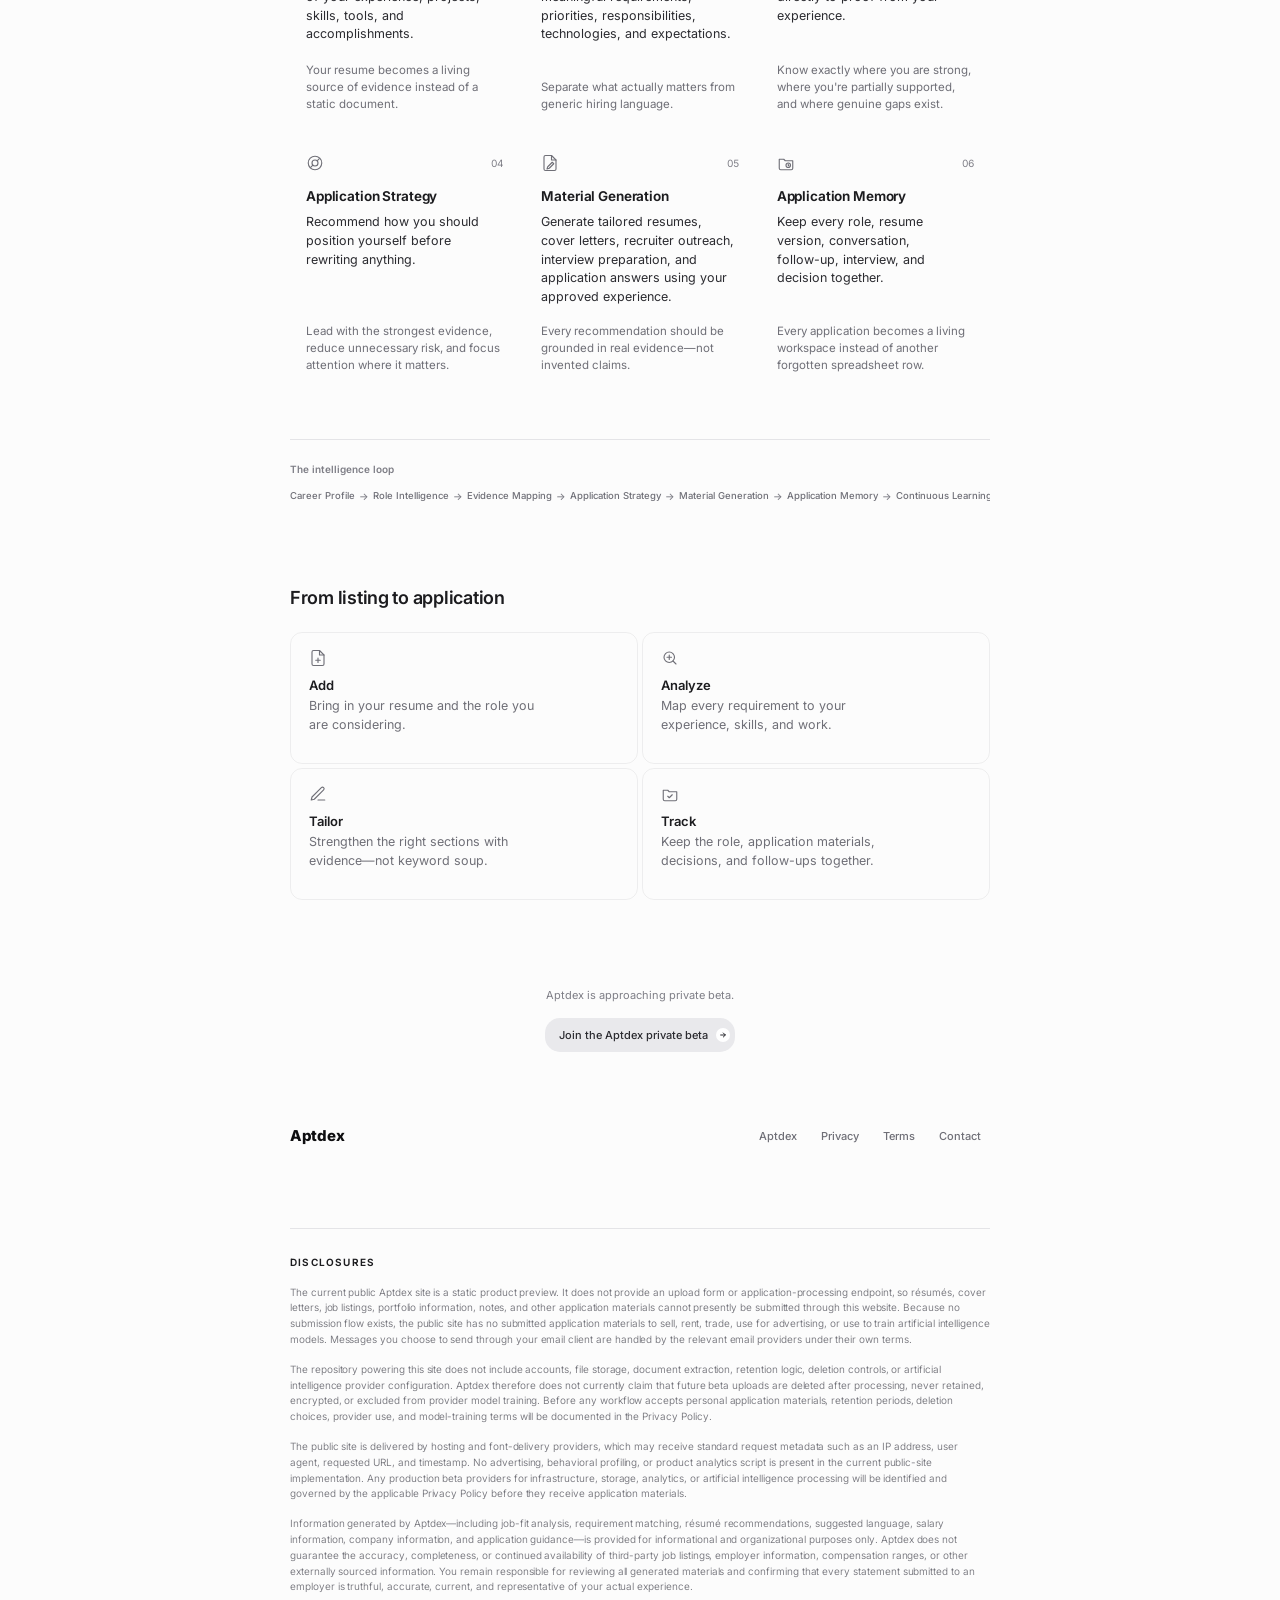
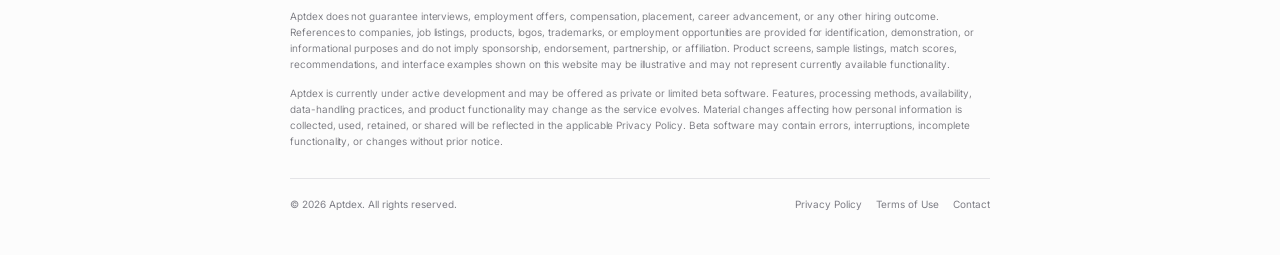
==== commit 69534c8b: "Polish agent status entrance and dark OG card. Stagger orb and label reveals, keep circles clipped o" ====
--- a/index.html
+++ b/index.html
@@ -6,6 +6,21 @@
 <title>Aptdex — Job search intelligence</title>
 <meta name="description" content="Aptdex compares job listings with your experience, reveals your strongest matches and gaps, and helps tailor every application.">
 <link rel="icon" href="data:image/svg+xml,%3Csvg xmlns='http://www.w3.org/2000/svg' viewBox='0 0 32 32'%3E%3Crect width='32' height='32' rx='9' fill='%23E9DEFA'/%3E%3Cpath d='M16 7v5m0 8v5M7 16h5m8 0h5m-15.4-6.4 3.5 3.5m5.8 5.8 3.5 3.5m0-12.8-3.5 3.5m-5.8 5.8-3.5 3.5' stroke='%232B2144' stroke-width='2.2' stroke-linecap='round'/%3E%3C/svg%3E">
+<meta property="og:type" content="website">
+<meta property="og:site_name" content="Aptdex">
+<meta property="og:title" content="Aptdex — Job search intelligence">
+<meta property="og:description" content="Aptdex compares job listings with your experience, reveals your strongest matches and gaps, and helps tailor every application.">
+<meta property="og:url" content="https://aptdex.com/">
+<meta property="og:image" content="https://aptdex.com/og.png">
+<meta property="og:image:type" content="image/png">
+<meta property="og:image:width" content="1200">
+<meta property="og:image:height" content="630">
+<meta property="og:image:alt" content="Aptdex">
+<meta name="twitter:card" content="summary_large_image">
+<meta name="twitter:title" content="Aptdex — Job search intelligence">
+<meta name="twitter:description" content="Aptdex compares job listings with your experience, reveals your strongest matches and gaps, and helps tailor every application.">
+<meta name="twitter:image" content="https://aptdex.com/og.png">
+<meta name="twitter:image:alt" content="Aptdex">
 <link rel="preconnect" href="https://fonts.googleapis.com">
 <link rel="preconnect" href="https://fonts.gstatic.com" crossorigin>
 <link href="https://fonts.googleapis.com/css2?family=Inter:opsz,wght@14..32,100..900&amp;display=swap" rel="stylesheet">
@@ -744,14 +759,36 @@
     flex: none;
     line-height: 0;
     background: var(--dot-off);
+    /* Keep clip on the untransformed shell — iOS drops overflow:hidden
+       rounding when scale lives on the same node. */
+    clip-path: circle(50%);
   }
 
   .status-orb + .status-orb { margin-left: -6px; }
+
+  .status-orb-face {
+    display: block;
+    width: 100%;
+    height: 100%;
+    border-radius: 50%;
+    overflow: hidden;
+    opacity: 0;
+    transform: scale(0.45);
+    transform-origin: center;
+    transition: opacity .34s cubic-bezier(0.22, 1, 0.36, 1),
+                transform .34s cubic-bezier(0.22, 1, 0.36, 1);
+  }
+
+  .status-orb.is-in .status-orb-face {
+    opacity: 1;
+    transform: none;
+  }
 
   .status-orb canvas {
     width: 100%;
     height: 100%;
     display: block;
+    border-radius: 50%;
     filter: blur(1px);
   }
 
@@ -761,6 +798,16 @@
     font-weight: 600;
     line-height: 1.3;
     color: var(--ink-hi);
+    opacity: 0;
+    transform: translateY(5px);
+    transition: opacity .4s cubic-bezier(0.22, 1, 0.36, 1),
+                transform .4s cubic-bezier(0.22, 1, 0.36, 1),
+                color .22s ease;
+  }
+
+  .status-name.is-in {
+    opacity: 1;
+    transform: none;
   }
 
   .status-time {
@@ -1199,7 +1246,7 @@
   /* ── Theme cross-fade ────────────────────────────── */
   body, .nav, .brand, .nav-cta, .intro-card,
   .hero-label, .hero-title, .intro-card p, .checks svg,
-  .demo, .bubble, .status-name, .status-time, .reveal-label,
+  .demo, .bubble, .status-time, .reveal-label,
   .band, .band-head, .band-row .k, .band-row .v, .band-rule,
   .insight, .insight strong, .composer, .composer-field, .icon-btn,
   .c-pill, .intelligence-title, .intelligence-subtitle, .intelligence-copy,
@@ -1353,6 +1400,12 @@
       -webkit-text-fill-color: currentColor;
     }
     .pcard-hl { display: none; }
+    .status-orb-face,
+    .status-name {
+      opacity: 1;
+      transform: none;
+      transition: none !important;
+    }
     .nav-cta.is-shaking,
     .locked-cta.is-shaking { animation: none; }
     .hero-label svg { animation: none; }
@@ -1439,10 +1492,10 @@
 
         <div class="status step">
           <div class="status-dots" aria-hidden="true">
-            <span class="status-orb"><canvas width="64" height="64" data-oklb-seed="ember" data-oklb-harmony="analogous" data-oklb-hue="28"></canvas></span>
-            <span class="status-orb"><canvas width="64" height="64" data-oklb-seed="lagoon" data-oklb-harmony="complementary" data-oklb-hue="195"></canvas></span>
-            <span class="status-orb"><canvas width="64" height="64" data-oklb-seed="violet" data-oklb-harmony="triadic" data-oklb-hue="295"></canvas></span>
-            <span class="status-orb"><canvas width="64" height="64" data-oklb-seed="citrus" data-oklb-harmony="tetradic" data-oklb-hue="105"></canvas></span>
+            <span class="status-orb"><span class="status-orb-face"><canvas width="64" height="64" data-oklb-seed="ember" data-oklb-harmony="analogous" data-oklb-hue="28"></canvas></span></span>
+            <span class="status-orb"><span class="status-orb-face"><canvas width="64" height="64" data-oklb-seed="lagoon" data-oklb-harmony="complementary" data-oklb-hue="195"></canvas></span></span>
+            <span class="status-orb"><span class="status-orb-face"><canvas width="64" height="64" data-oklb-seed="violet" data-oklb-harmony="triadic" data-oklb-hue="295"></canvas></span></span>
+            <span class="status-orb"><span class="status-orb-face"><canvas width="64" height="64" data-oklb-seed="citrus" data-oklb-harmony="tetradic" data-oklb-hue="105"></canvas></span></span>
           </div>
           <span class="status-name" id="status-label">Mapping the role to your experience</span>
           <span class="status-time">6s</span>
@@ -1970,6 +2023,7 @@
       var steps = Array.prototype.slice.call(thread.querySelectorAll('.step'));
       var tsteps = Array.prototype.slice.call(thread.querySelectorAll('.tstep'));
       var label = document.getElementById('status-label');
+      var orbs = Array.prototype.slice.call(thread.querySelectorAll('.status-orb'));
       var insBold = document.getElementById('ins-bold');
       var insRest = document.getElementById('ins-rest');
       var caret = document.getElementById('ins-caret');
@@ -1977,8 +2031,14 @@
       var REST = ' It demonstrates four of the role’s six highest-priority requirements.';
       var timers = [], streamId = null;
 
+      function showStatusBits() {
+        orbs.forEach(function (orb) { orb.classList.add('is-in'); });
+        if (label) label.classList.add('is-in');
+      }
+
       if (steps.length < 6 || tsteps.length < 4 || !label || !insBold || !insRest || !caret) {
         steps.forEach(function (step) { step.classList.add('in'); });
+        showStatusBits();
         return;
       }
 
@@ -1987,6 +2047,7 @@
       if (matchMedia('(prefers-reduced-motion: reduce)').matches) {
         steps.forEach(function (s) { s.classList.add('in'); });
         tsteps.forEach(function (s) { s.classList.add('on'); });
+        showStatusBits();
         thread.classList.add('resolved');
         insBold.textContent = BOLD;
         insRest.textContent = REST;
@@ -2027,18 +2088,22 @@
           thread.classList.remove('out');
           steps[0].classList.add('in');
         });
-        at(1100, function () { steps[1].classList.add('in'); label.classList.add('shimmer'); });
-        at(1600, function () { steps[2].classList.add('in'); tstep(0, true); }); // steps stream in
-        at(2500, function () { tstepDone(0); tstep(1, true); });
-        at(3400, function () { tstepDone(1); tstep(2, true); });
-        at(4300, function () { tstepDone(2); tstep(3, true); });
-        at(5400, function () { tstepDone(3); });
-        at(5700, function () { label.classList.remove('shimmer'); thread.classList.add('resolved'); });
-        at(6100, function () { steps[3].classList.add('in'); });                 // Job listing
-        at(6400, function () { steps[4].classList.add('in'); });                 // listing card
-        at(7200, function () { steps[5].classList.add('in'); stream(); });       // insight streams
-        at(13000, function () { thread.classList.add('out'); });
-        at(13900, reset);
+        at(1100, function () { steps[1].classList.add('in'); });
+        orbs.forEach(function (orb, i) {
+          at(1180 + i * 90, function () { orb.classList.add('is-in'); });
+        });
+        at(1600, function () { label.classList.add('is-in', 'shimmer'); });
+        at(1900, function () { steps[2].classList.add('in'); tstep(0, true); }); // steps stream in
+        at(2800, function () { tstepDone(0); tstep(1, true); });
+        at(3700, function () { tstepDone(1); tstep(2, true); });
+        at(4600, function () { tstepDone(2); tstep(3, true); });
+        at(5700, function () { tstepDone(3); });
+        at(6000, function () { label.classList.remove('shimmer'); thread.classList.add('resolved'); });
+        at(6400, function () { steps[3].classList.add('in'); });                 // Job listing
+        at(6700, function () { steps[4].classList.add('in'); });                 // listing card
+        at(7500, function () { steps[5].classList.add('in'); stream(); });       // insight streams
+        at(13300, function () { thread.classList.add('out'); });
+        at(14200, reset);
       }
 
       function reset() {
@@ -2046,12 +2111,13 @@
         timers = [];
         if (streamId) { clearInterval(streamId); streamId = null; }
         steps.forEach(function (s) { s.classList.remove('in'); });
+        orbs.forEach(function (orb) { orb.classList.remove('is-in'); });
         tsteps.forEach(function (s) {
           s.classList.remove('on', 'act');
           s.querySelector('.tstep-label').classList.remove('shimmer');
         });
         thread.classList.remove('resolved');
-        label.classList.remove('shimmer');
+        label.classList.remove('shimmer', 'is-in');
         insBold.textContent = '';
         insRest.textContent = '';
         caret.classList.remove('steady');
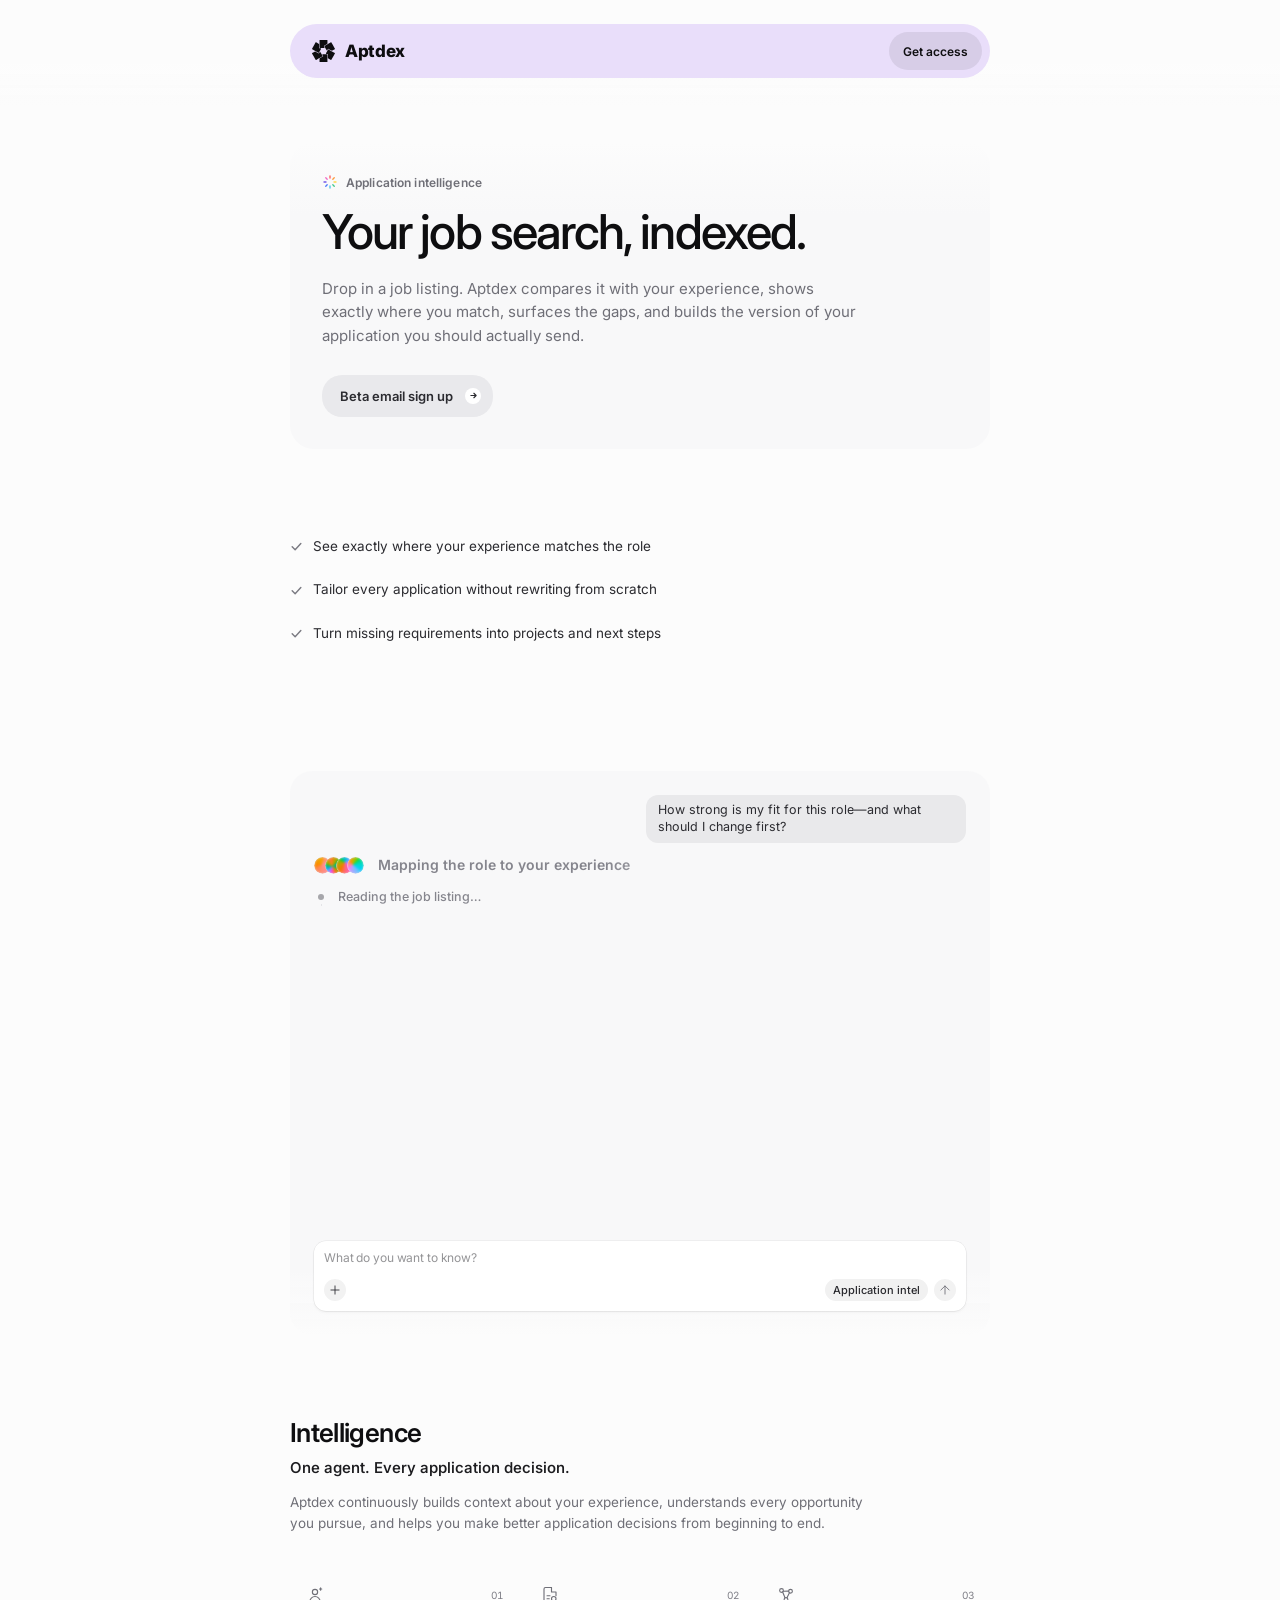
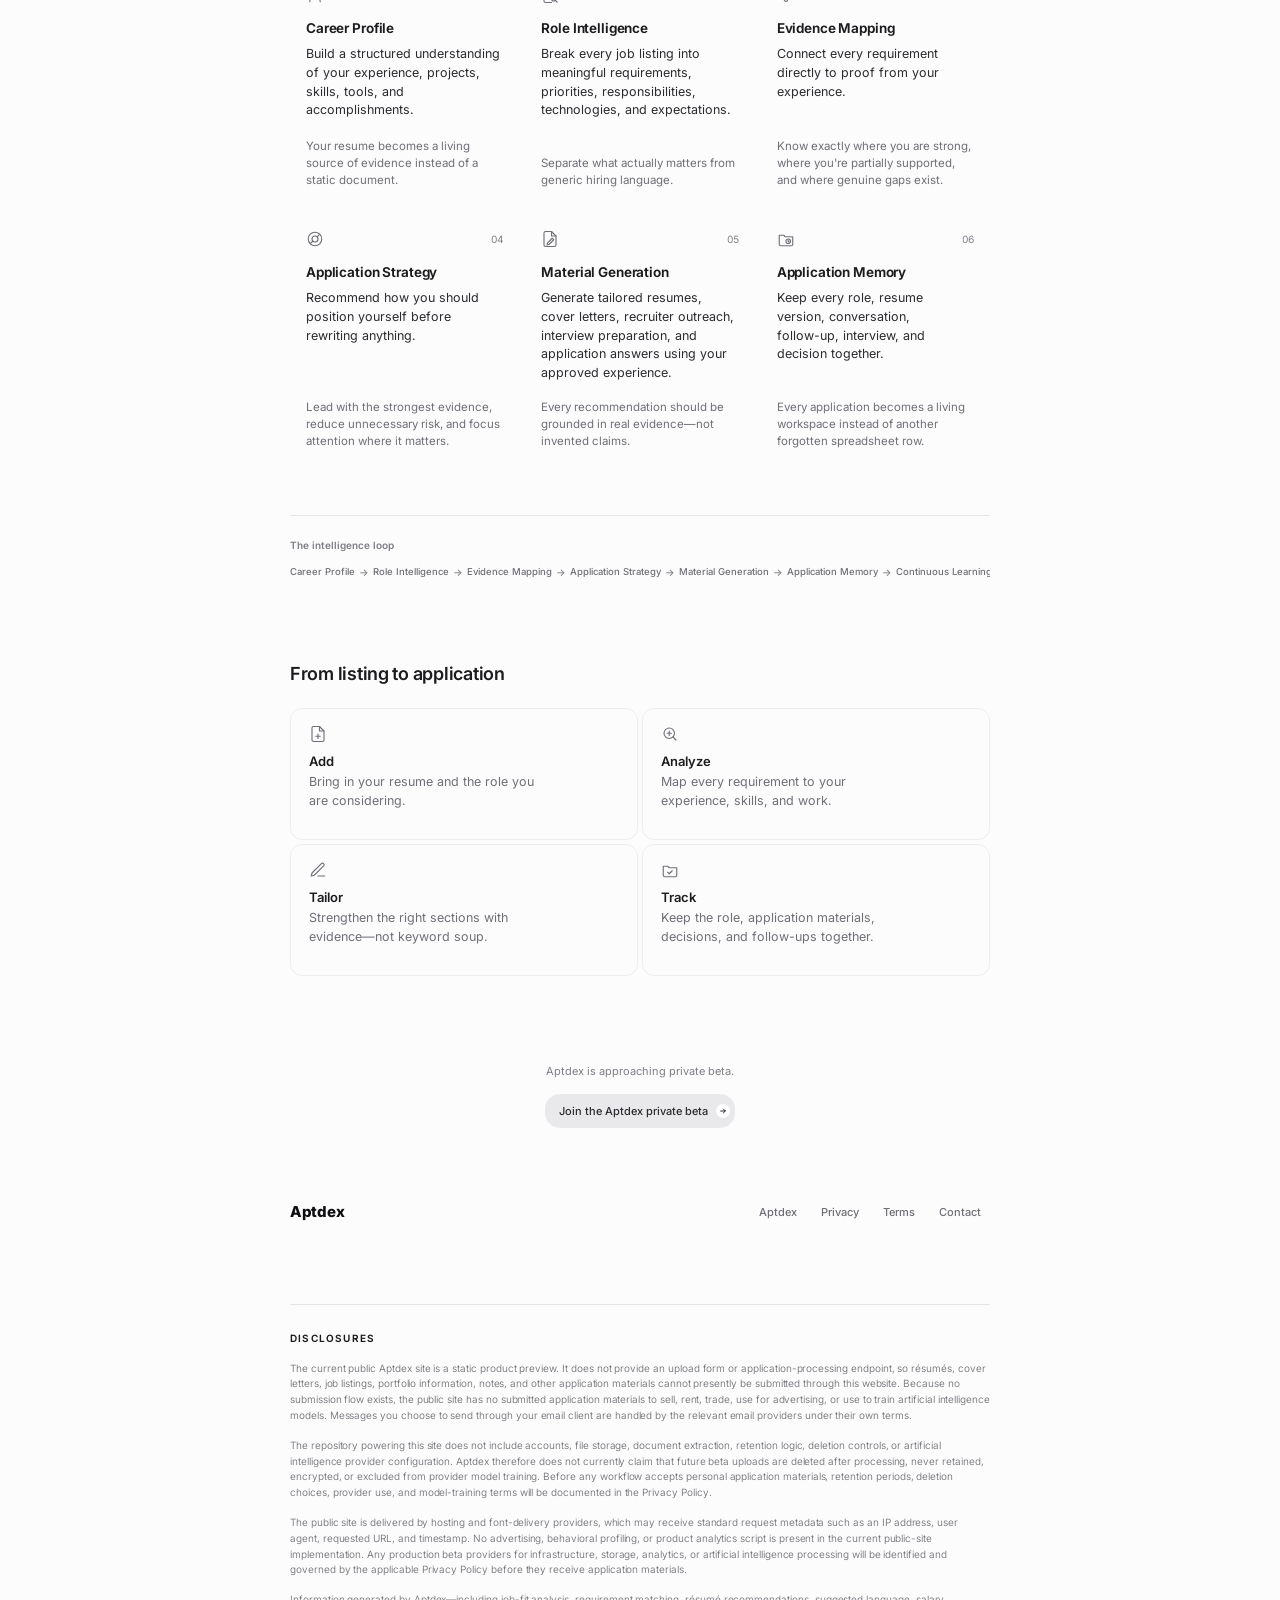
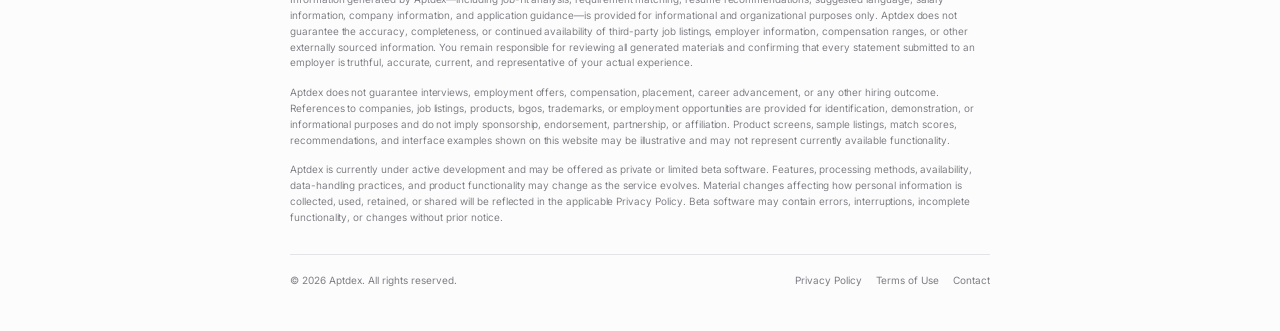
==== commit edb10d08: "Stagger checklist entrances and flush the nav access button. Give the checks more breathing room wit" ====
--- a/index.html
+++ b/index.html
@@ -128,7 +128,7 @@
     display: flex;
     align-items: center;
     justify-content: space-between;
-    padding: 0 22px;
+    padding: 0 8px 0 22px;
     background: transparent;
     border: 0;
     border-radius: 27px;
@@ -350,7 +350,10 @@
     display: flex;
     flex-direction: column;
     gap: 8px;
-    padding-top: 44px;
+    padding-top: 80px;
+    padding-bottom: 28px;
+    margin-bottom: 12px;
+    overflow-x: clip;
   }
 
   .checks li {
@@ -363,8 +366,21 @@
     padding: 8px 12px;
     margin: 0 -12px;
     border-radius: 10px;
+    opacity: 0;
+    transform: translateX(-32px);
     transition: background-color 150ms cubic-bezier(0.22, 1, 0.36, 1),
-                color .22s ease;
+                color .22s ease,
+                opacity .55s cubic-bezier(0.22, 1, 0.36, 1),
+                transform .55s cubic-bezier(0.22, 1, 0.36, 1);
+  }
+
+  .checks li:nth-child(2) {
+    transform: translateX(32px);
+  }
+
+  .checks li.is-in {
+    opacity: 1;
+    transform: none;
   }
 
   @media (hover: hover) and (pointer: fine) {
@@ -1130,7 +1146,7 @@
       width: calc(100vw - 40px);
       margin-top: 30px;
       height: 50px;
-      padding: 0 16px;
+      padding: 0 6px 0 16px;
       border-radius: 25px;
       top: 10px;
       transition: height .28s cubic-bezier(0.22, 1, 0.36, 1);
@@ -1153,7 +1169,12 @@
       line-height: 1.55;
     }
     .hero-cta { align-self: flex-start; margin-top: 26px; }
-    .checks { padding-top: 40px; gap: 10px; }
+    .checks {
+      padding-top: 64px;
+      padding-bottom: 20px;
+      margin-bottom: 8px;
+      gap: 10px;
+    }
     .checks li { align-items: flex-start; }
     .checks svg { margin-top: 3px; }
     .demo {
@@ -1226,7 +1247,7 @@
 
   @media (max-width: 360px) {
     .nav {
-      padding-inline: 14px;
+      padding-inline: 14px 6px;
     }
 
     .nav-cta {
@@ -1402,6 +1423,11 @@
     .pcard-hl { display: none; }
     .status-orb-face,
     .status-name {
+      opacity: 1;
+      transform: none;
+      transition: none !important;
+    }
+    .checks li {
       opacity: 1;
       transform: none;
       transition: none !important;
@@ -1930,30 +1956,87 @@
       });
     })();
 
-    /* Mobile scroll: compact the sticky brand bar, and light the checklist
-       green one check at a time as the page scrolls */
+    /* Checklist: slide in from alternating sides on scroll; on mobile,
+       light each check green as it enters. */
     (function () {
       var nav = document.querySelector('.nav');
-      var checks = Array.prototype.slice.call(document.querySelectorAll('.checks li'));
+      var list = document.querySelector('.checks');
+      var checks = list
+        ? Array.prototype.slice.call(list.querySelectorAll('li'))
+        : [];
       var mq = matchMedia('(max-width: 560px)');
       var reduceMotion = matchMedia('(prefers-reduced-motion: reduce)');
       if (!nav) return;
 
+      var revealed = false;
+      var staggerTimers = [];
+
+      function clearStagger() {
+        staggerTimers.forEach(clearTimeout);
+        staggerTimers = [];
+      }
+
+      function revealChecks() {
+        if (revealed || !checks.length) return;
+        revealed = true;
+        if (reduceMotion.matches) {
+          checks.forEach(function (li) {
+            li.classList.add('is-in');
+            if (mq.matches) li.classList.add('checked');
+          });
+          return;
+        }
+        checks.forEach(function (li, i) {
+          staggerTimers.push(setTimeout(function () {
+            li.classList.add('is-in');
+            if (mq.matches) li.classList.add('checked');
+          }, i * 140));
+        });
+      }
+
       function onScroll() {
         if (!mq.matches) {
           nav.classList.remove('compact');
+        } else {
+          nav.classList.toggle('compact', window.scrollY > 24);
+        }
+      }
+
+      if (list && 'IntersectionObserver' in window) {
+        var io = new IntersectionObserver(function (entries) {
+          entries.forEach(function (entry) {
+            if (entry.isIntersecting) {
+              revealChecks();
+              io.disconnect();
+            }
+          });
+        }, { threshold: 0.35, rootMargin: '0px 0px -8% 0px' });
+        io.observe(list);
+      } else {
+        revealChecks();
+      }
+
+      addEventListener('scroll', onScroll, { passive: true });
+      mq.addEventListener('change', function () {
+        onScroll();
+        if (!mq.matches) {
           checks.forEach(function (li) { li.classList.remove('checked'); });
-          return;
+        } else if (revealed) {
+          checks.forEach(function (li) {
+            if (li.classList.contains('is-in')) li.classList.add('checked');
+          });
         }
-        var y = window.scrollY;
-        nav.classList.toggle('compact', y > 24);
-        checks.forEach(function (li, i) {
-          li.classList.toggle('checked', reduceMotion.matches || y > 24 + i * 64);
-        });
-      }
-      addEventListener('scroll', onScroll, { passive: true });
-      mq.addEventListener('change', onScroll);
-      reduceMotion.addEventListener('change', onScroll);
+      });
+      reduceMotion.addEventListener('change', function () {
+        if (reduceMotion.matches) {
+          clearStagger();
+          checks.forEach(function (li) {
+            li.classList.add('is-in');
+            if (mq.matches) li.classList.add('checked');
+          });
+          revealed = true;
+        }
+      });
       onScroll();
     })();
 
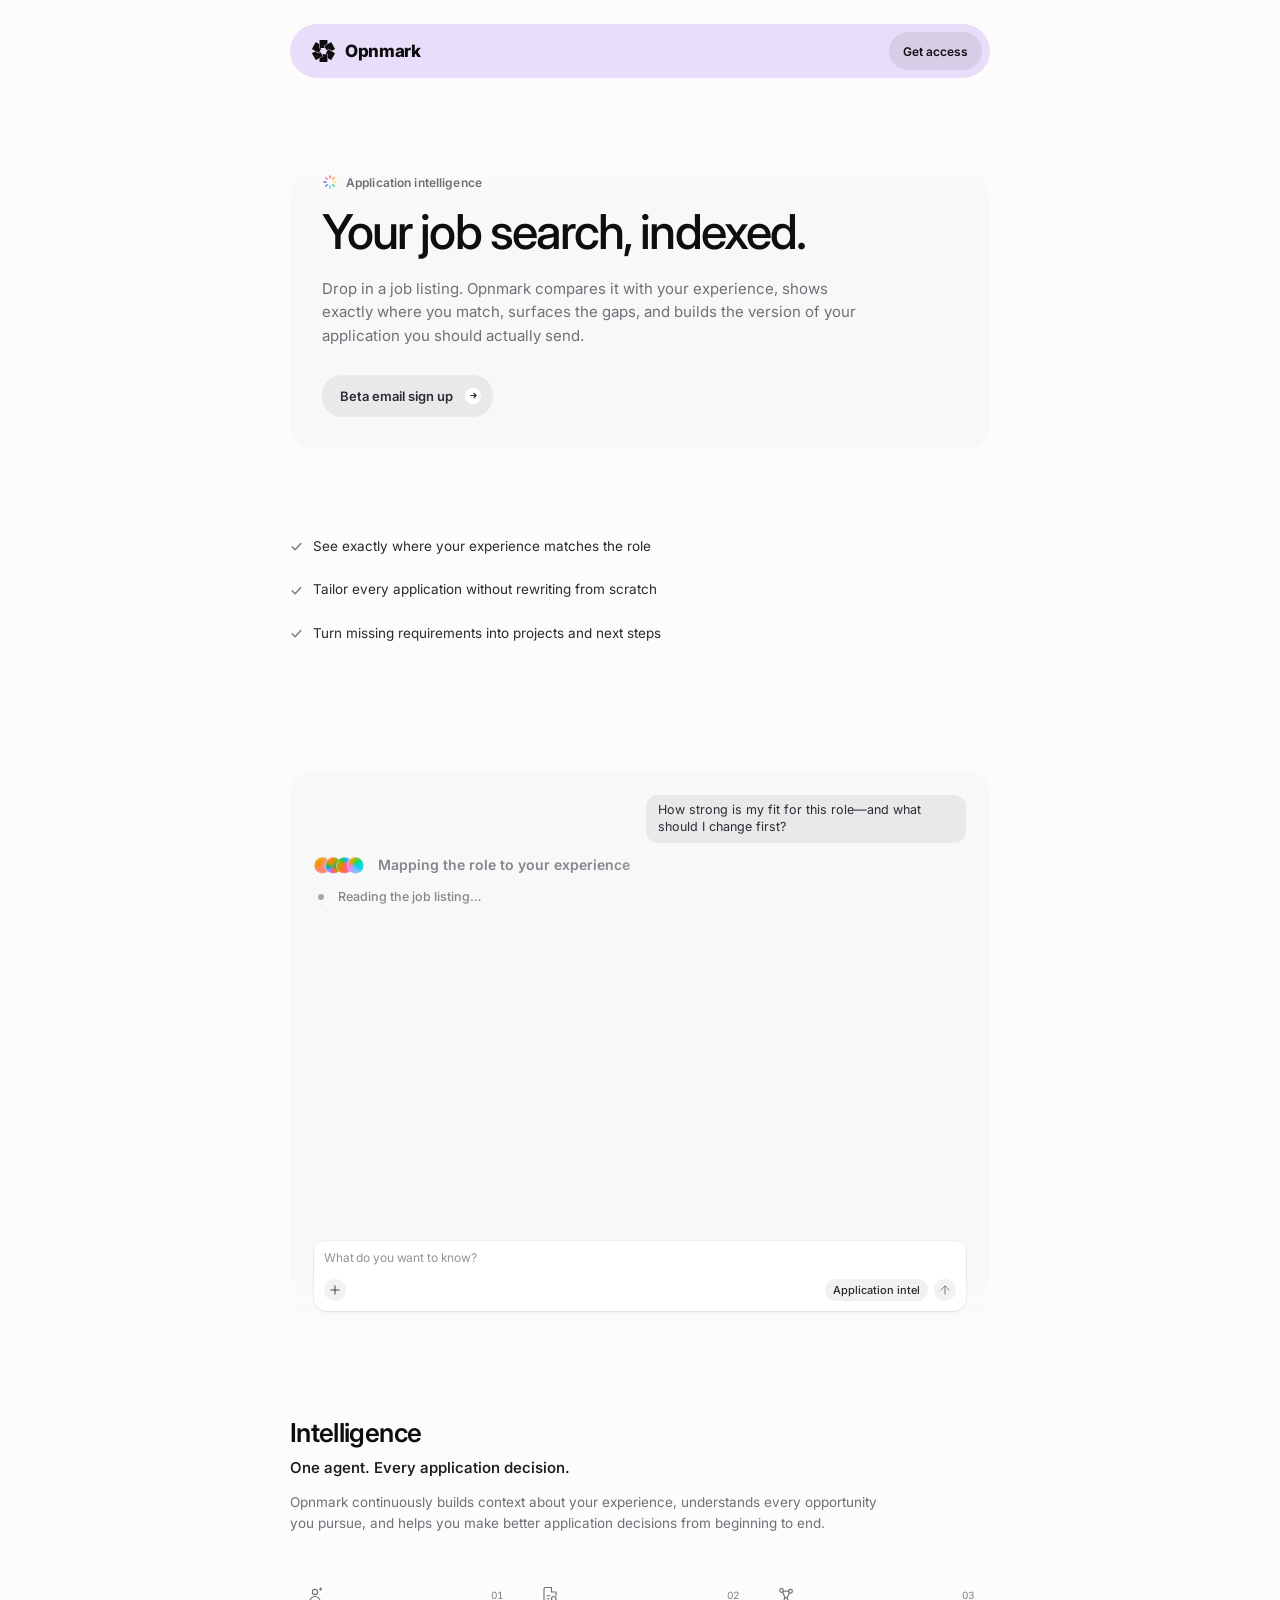
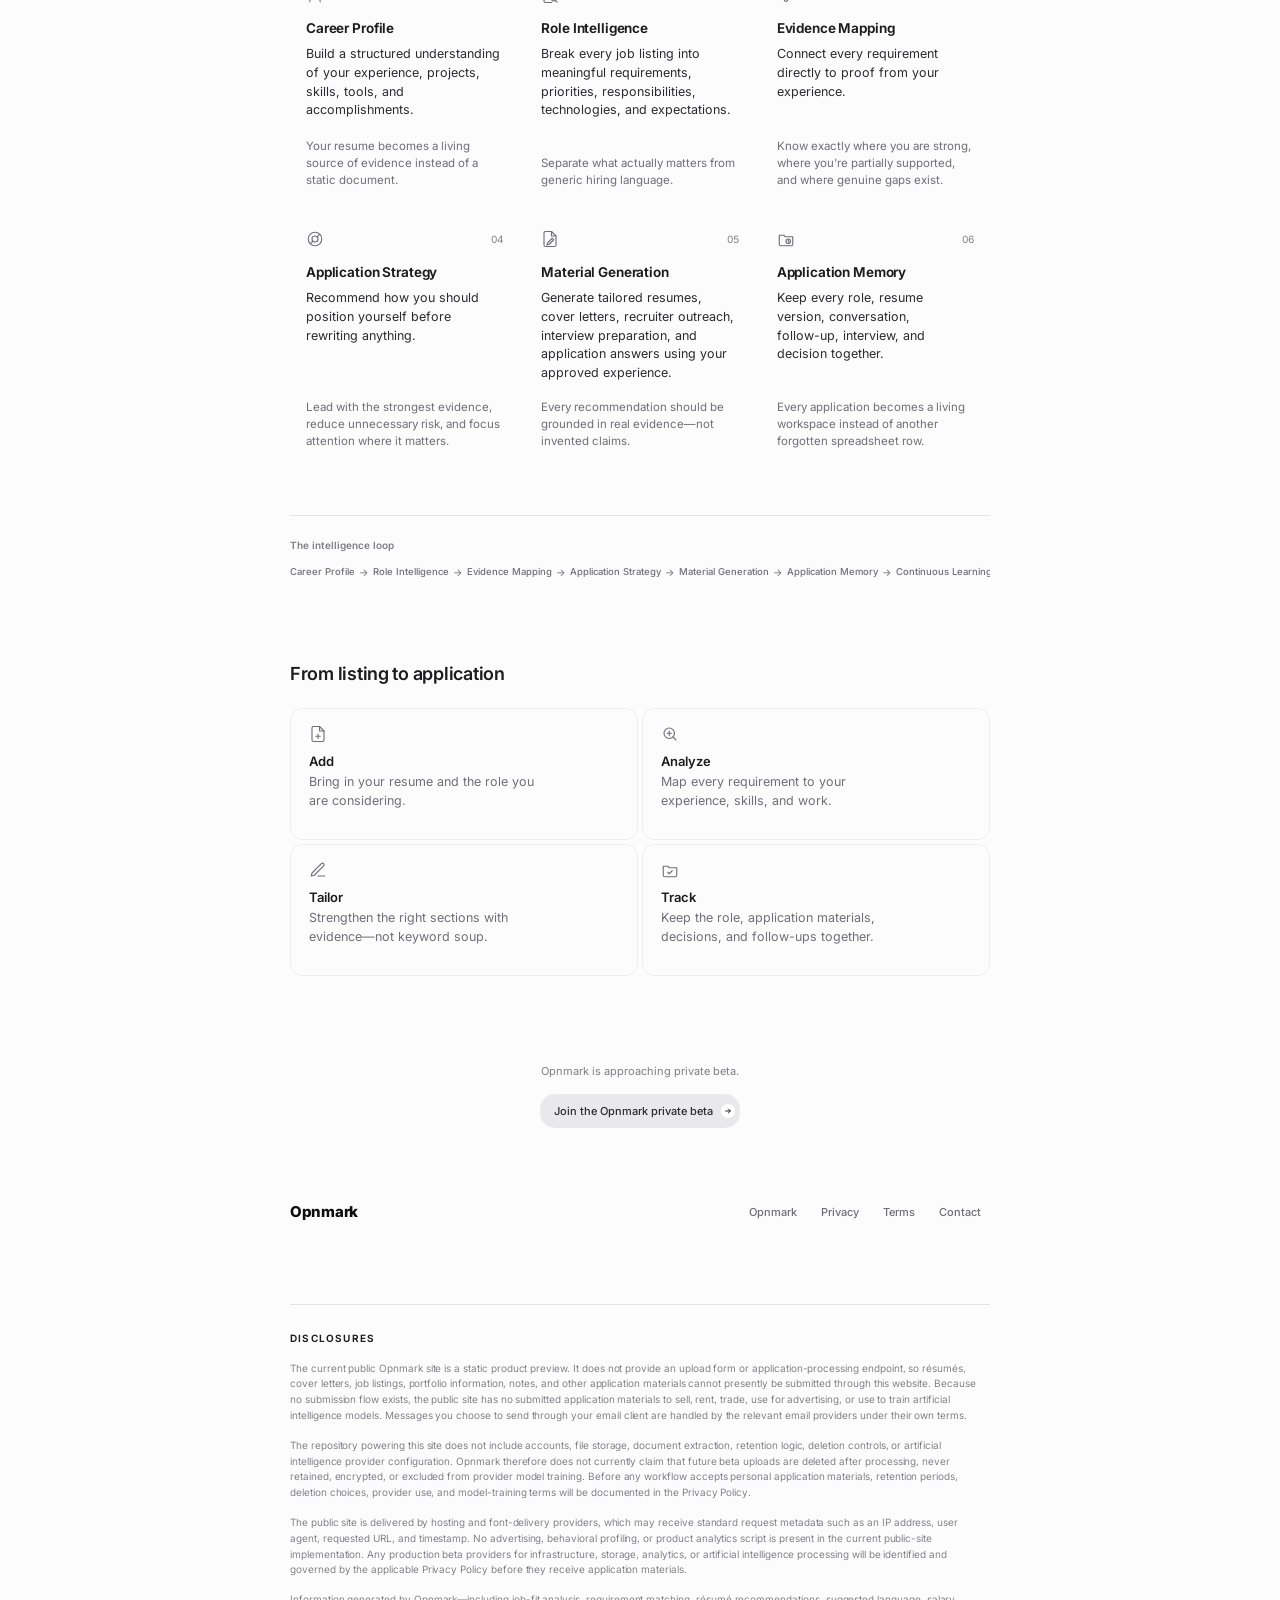
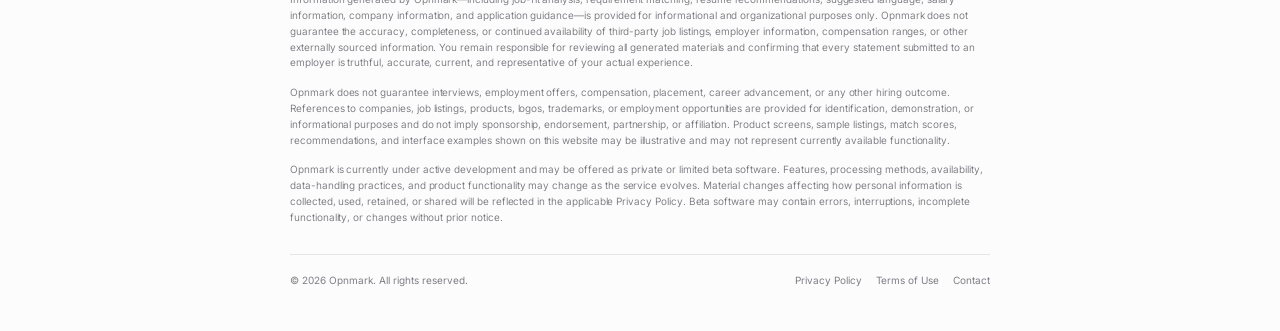
==== commit ee1944a3: "Rename Aptdex to Opnmark across site copy, metadata, and contact links. Co-Authored-By: Claude Opus " ====
--- a/index.html
+++ b/index.html
@@ -3,24 +3,24 @@
 <head>
 <meta charset="UTF-8">
 <meta name="viewport" content="width=device-width, initial-scale=1.0">
-<title>Aptdex — Job search intelligence</title>
-<meta name="description" content="Aptdex compares job listings with your experience, reveals your strongest matches and gaps, and helps tailor every application.">
+<title>Opnmark — Job search intelligence</title>
+<meta name="description" content="Opnmark compares job listings with your experience, reveals your strongest matches and gaps, and helps tailor every application.">
 <link rel="icon" href="data:image/svg+xml,%3Csvg xmlns='http://www.w3.org/2000/svg' viewBox='0 0 32 32'%3E%3Crect width='32' height='32' rx='9' fill='%23E9DEFA'/%3E%3Cpath d='M16 7v5m0 8v5M7 16h5m8 0h5m-15.4-6.4 3.5 3.5m5.8 5.8 3.5 3.5m0-12.8-3.5 3.5m-5.8 5.8-3.5 3.5' stroke='%232B2144' stroke-width='2.2' stroke-linecap='round'/%3E%3C/svg%3E">
 <meta property="og:type" content="website">
-<meta property="og:site_name" content="Aptdex">
-<meta property="og:title" content="Aptdex — Job search intelligence">
-<meta property="og:description" content="Aptdex compares job listings with your experience, reveals your strongest matches and gaps, and helps tailor every application.">
-<meta property="og:url" content="https://aptdex.com/">
-<meta property="og:image" content="https://aptdex.com/og.png">
+<meta property="og:site_name" content="Opnmark">
+<meta property="og:title" content="Opnmark — Job search intelligence">
+<meta property="og:description" content="Opnmark compares job listings with your experience, reveals your strongest matches and gaps, and helps tailor every application.">
+<meta property="og:url" content="https://opnmark.com/">
+<meta property="og:image" content="https://opnmark.com/og.png">
 <meta property="og:image:type" content="image/png">
 <meta property="og:image:width" content="1200">
 <meta property="og:image:height" content="630">
-<meta property="og:image:alt" content="Aptdex">
+<meta property="og:image:alt" content="Opnmark">
 <meta name="twitter:card" content="summary_large_image">
-<meta name="twitter:title" content="Aptdex — Job search intelligence">
-<meta name="twitter:description" content="Aptdex compares job listings with your experience, reveals your strongest matches and gaps, and helps tailor every application.">
-<meta name="twitter:image" content="https://aptdex.com/og.png">
-<meta name="twitter:image:alt" content="Aptdex">
+<meta name="twitter:title" content="Opnmark — Job search intelligence">
+<meta name="twitter:description" content="Opnmark compares job listings with your experience, reveals your strongest matches and gaps, and helps tailor every application.">
+<meta name="twitter:image" content="https://opnmark.com/og.png">
+<meta name="twitter:image:alt" content="Opnmark">
 <link rel="preconnect" href="https://fonts.googleapis.com">
 <link rel="preconnect" href="https://fonts.gstatic.com" crossorigin>
 <link href="https://fonts.googleapis.com/css2?family=Inter:opsz,wght@14..32,100..900&amp;display=swap" rel="stylesheet">
@@ -1440,7 +1440,7 @@
 </head>
 <body id="top">
   <header class="nav">
-    <a class="brand" href="#top" aria-label="Aptdex — home">
+    <a class="brand" href="#top" aria-label="Opnmark — home">
       <svg width="23" height="22.3" viewBox="0 0 569 551" fill="none" xmlns="http://www.w3.org/2000/svg" aria-hidden="true">
         <path d="M257.667 368.116C254.214 362.082 258.913 354.918 265.866 354.918C274.937 354.92 284.865 354.702 291.737 354.708C318.825 354.598 345.914 354.666 373.001 354.91C378.049 354.956 382.112 359.065 382.109 364.113L382.011 525.709C382.011 530.793 382.114 536.694 382.02 542.269C381.943 546.845 378.306 550.477 373.73 550.599C364.888 550.836 355.171 550.649 346.973 550.649L290.339 550.626C258.426 550.615 225.147 551.127 193.203 550.739C189.745 550.697 187.133 548.566 186.947 545.113C186.047 528.367 186.365 479.269 186.369 461.336C186.37 458.002 188.139 454.935 191.028 453.271L244.62 422.402C252.639 417.81 261.852 412.808 270.254 407.83C274.587 405.262 275.856 399.641 273.304 395.299C269.654 389.088 266.06 382.665 262.566 376.589C261.105 374.047 259.39 371.129 257.667 368.116Z" fill="currentColor"/>
         <path d="M75.384 282.448C77.1958 281.493 79.2652 281.33 81.0892 282.261C86.8252 285.19 98.3673 292.266 101.293 293.865C121.514 304.916 142.274 318.211 162.59 329.479C166.831 331.831 172.084 330.36 174.482 326.145C180.272 315.966 189.597 299.335 194.926 291.342C196.854 288.45 200.105 288.347 201.831 291.363C202.589 292.685 203.269 293.991 203.757 294.821L216.749 316.961L263.487 398.045C263.746 398.495 263.649 399.064 263.257 399.403C242.673 413.157 220.029 424.415 198.823 437.258C192.614 441.018 186.6 444.376 180.51 447.728L125.328 479.519C119.044 483.125 110.332 487.835 102.906 492.26C98.4333 494.926 92.5381 493.698 89.8775 489.223C84.5697 480.294 79.1938 470.528 74.3021 462.033L37.1758 397.513L11.396 352.846C8.55482 347.925 4.43905 341.147 1.06116 335.046C-1.28834 330.802 0.419696 325.59 4.64642 323.21C21.3811 313.787 38.0705 303.449 54.7796 294.188C61.4071 290.515 68.558 286.046 75.384 282.448Z" fill="currentColor"/>
@@ -1449,7 +1449,7 @@
         <path d="M186.723 7.78799C186.82 3.21371 190.563 0.107796 195.138 0.129899C200.011 0.15344 205.374 0.0257046 208.989 0.0228986L250.507 0L373.029 0.0638401C378.111 0.0664883 382.23 4.1877 382.229 9.27008L382.222 59.2486C382.255 68.2478 382.564 79.1842 382.289 88.7283C382.189 92.1906 380.057 95.2689 377.02 96.9344C369.882 100.849 358.813 107.519 354.471 110.017L301.157 140.623C300.47 141.11 299.661 141.642 298.787 142.194C294.382 144.977 292.981 150.728 295.592 155.236C300.157 163.115 304.499 171.566 308.98 179.089C312.858 185.601 307.654 195.532 300.076 195.66C268.219 196.198 236.112 195.373 204.329 195.741C201.967 195.768 199.512 195.717 197.044 195.691C191.412 195.632 186.527 191 186.61 185.368C186.839 169.877 186.556 153.456 186.557 138.346L186.736 47.6551C186.738 43.3488 186.457 20.3711 186.723 7.78799Z" fill="currentColor"/>
         <path d="M91.7201 58.2983C93.7463 55.0804 97.4741 53.9415 100.801 55.7825C105.99 58.6532 112.968 62.8385 114.902 63.8865C133.249 73.8281 152.87 86.8564 171.425 96.8192C174.4 98.4169 176.332 101.467 176.387 104.844C176.78 129.091 175.993 153.568 176.441 177.814C176.542 183.225 176.734 189.524 176.647 195.561C176.567 201.153 181.077 205.971 186.668 205.906C195.655 205.802 205.034 205.877 214.235 205.974C221.856 206.054 226.734 215.284 222.988 221.92C221.854 223.928 220.767 225.868 219.752 227.632L198.866 263.895L178.701 298.719C176.609 302.33 173.808 306.913 171.335 311.346C168.792 315.904 163.12 318.025 158.588 315.435C154.828 313.286 151.049 310.972 147.73 309.008L48.6613 251.74C35.2519 243.984 20.1206 234.736 6.05132 226.976C1.21096 224.306 -0.416058 218.012 2.40354 213.258C8.04075 203.752 14.5374 191.695 19.0061 183.972L67.0717 100.893C74.5099 87.9931 83.4808 71.3826 91.7201 58.2983Z" fill="currentColor"/>
       </svg>
-      <span class="brand-name">Aptdex</span>
+      <span class="brand-name">Opnmark</span>
     </a>
     <div class="nav-action">
       <button class="nav-cta locked-cta" type="button" aria-label="Get access — launch soon" aria-describedby="access-tooltip">
@@ -1480,7 +1480,7 @@
           <span>Application intelligence</span>
         </div>
         <h1 class="hero-title">Your job search, indexed.</h1>
-        <p>Drop in a job listing. Aptdex compares it with your experience, shows exactly where you match, surfaces the gaps, and builds the version of your application you should actually send.</p>
+        <p>Drop in a job listing. Opnmark compares it with your experience, shows exactly where you match, surfaces the gaps, and builds the version of your application you should actually send.</p>
         <button class="cta hero-cta locked-cta" type="button" aria-label="Beta email sign up — launch soon">
           Beta email sign up
           <span class="cta-arrow" aria-hidden="true">
@@ -1512,7 +1512,7 @@
       </ul>
     </section>
 
-    <section class="demo" aria-label="Aptdex application intelligence demo">
+    <section class="demo" aria-label="Opnmark application intelligence demo">
       <div class="thread" id="thread">
         <div class="bubble step">How strong is my fit for this role—and what should I change first?</div>
 
@@ -1579,7 +1579,7 @@
         <p class="insight step"><strong id="ins-bold"></strong><span id="ins-rest"></span><span class="caret" id="ins-caret" aria-hidden="true"></span></p>
       </div>
 
-      <div class="composer" role="group" aria-label="Ask Aptdex">
+      <div class="composer" role="group" aria-label="Ask Opnmark">
         <div class="composer-field">What do you want to know?</div>
         <div class="composer-row">
           <span class="icon-btn" aria-hidden="true">
@@ -1599,7 +1599,7 @@
       <div class="intelligence-header">
         <h2 class="intelligence-title" id="intelligence-title">Intelligence</h2>
         <p class="intelligence-subtitle">One agent. Every application decision.</p>
-        <p class="intelligence-copy">Aptdex continuously builds context about your experience, understands every opportunity you pursue, and helps you make better application decisions from beginning to end.</p>
+        <p class="intelligence-copy">Opnmark continuously builds context about your experience, understands every opportunity you pursue, and helps you make better application decisions from beginning to end.</p>
       </div>
 
       <div class="intelligence-grid">
@@ -1666,7 +1666,7 @@
 
       <div class="intelligence-loop">
         <p class="intelligence-loop-title">The intelligence loop</p>
-        <div class="intelligence-loop-track" role="region" aria-label="Aptdex intelligence loop" tabindex="0">
+        <div class="intelligence-loop-track" role="region" aria-label="Opnmark intelligence loop" tabindex="0">
           <ol class="intelligence-loop-list">
             <li>Career Profile</li>
             <li>Role Intelligence</li>
@@ -1710,9 +1710,9 @@
 
   <footer class="site-footer">
     <section class="footer-cta" aria-label="Private beta access">
-      <p class="footer-note">Aptdex is approaching private beta.</p>
-      <button class="cta locked-cta" type="button" aria-label="Join the Aptdex private beta — launch soon">
-        Join the Aptdex private beta
+      <p class="footer-note">Opnmark is approaching private beta.</p>
+      <button class="cta locked-cta" type="button" aria-label="Join the Opnmark private beta — launch soon">
+        Join the Opnmark private beta
         <span class="cta-arrow" aria-hidden="true">
           <svg viewBox="0 0 24 24" fill="none" stroke="currentColor" stroke-width="3" stroke-linecap="round" stroke-linejoin="round"><path d="M5 12h14M13 6l6 6-6 6"/></svg>
         </span>
@@ -1727,33 +1727,33 @@
     </section>
 
     <div class="footer-main">
-      <a class="footer-brand" href="#top" aria-label="Aptdex — back to top">Aptdex</a>
+      <a class="footer-brand" href="#top" aria-label="Opnmark — back to top">Opnmark</a>
       <nav class="footer-nav" aria-label="Footer">
-        <a class="footer-link" href="#top">Aptdex</a>
+        <a class="footer-link" href="#top">Opnmark</a>
         <a class="footer-link" href="privacy.html">Privacy</a>
         <a class="footer-link" href="terms.html">Terms</a>
-        <a class="footer-link" href="mailto:hello@aptdex.com?subject=Aptdex%20inquiry">Contact</a>
+        <a class="footer-link" href="mailto:hello@opnmark.com?subject=Opnmark%20inquiry">Contact</a>
       </nav>
     </div>
 
     <section class="disclosures" aria-labelledby="disclosures-title">
       <h2 id="disclosures-title">Disclosures</h2>
       <div class="disclosure-copy">
-        <p>The current public Aptdex site is a static product preview. It does not provide an upload form or application-processing endpoint, so résumés, cover letters, job listings, portfolio information, notes, and other application materials cannot presently be submitted through this website. Because no submission flow exists, the public site has no submitted application materials to sell, rent, trade, use for advertising, or use to train artificial intelligence models. Messages you choose to send through your email client are handled by the relevant email providers under their own terms.</p>
-        <p>The repository powering this site does not include accounts, file storage, document extraction, retention logic, deletion controls, or artificial intelligence provider configuration. Aptdex therefore does not currently claim that future beta uploads are deleted after processing, never retained, encrypted, or excluded from provider model training. Before any workflow accepts personal application materials, retention periods, deletion choices, provider use, and model-training terms will be documented in the Privacy Policy.</p>
+        <p>The current public Opnmark site is a static product preview. It does not provide an upload form or application-processing endpoint, so résumés, cover letters, job listings, portfolio information, notes, and other application materials cannot presently be submitted through this website. Because no submission flow exists, the public site has no submitted application materials to sell, rent, trade, use for advertising, or use to train artificial intelligence models. Messages you choose to send through your email client are handled by the relevant email providers under their own terms.</p>
+        <p>The repository powering this site does not include accounts, file storage, document extraction, retention logic, deletion controls, or artificial intelligence provider configuration. Opnmark therefore does not currently claim that future beta uploads are deleted after processing, never retained, encrypted, or excluded from provider model training. Before any workflow accepts personal application materials, retention periods, deletion choices, provider use, and model-training terms will be documented in the Privacy Policy.</p>
         <p>The public site is delivered by hosting and font-delivery providers, which may receive standard request metadata such as an IP address, user agent, requested URL, and timestamp. No advertising, behavioral profiling, or product analytics script is present in the current public-site implementation. Any production beta providers for infrastructure, storage, analytics, or artificial intelligence processing will be identified and governed by the applicable Privacy Policy before they receive application materials.</p>
-        <p>Information generated by Aptdex—including job-fit analysis, requirement matching, résumé recommendations, suggested language, salary information, company information, and application guidance—is provided for informational and organizational purposes only. Aptdex does not guarantee the accuracy, completeness, or continued availability of third-party job listings, employer information, compensation ranges, or other externally sourced information. You remain responsible for reviewing all generated materials and confirming that every statement submitted to an employer is truthful, accurate, current, and representative of your actual experience.</p>
-        <p>Aptdex does not guarantee interviews, employment offers, compensation, placement, career advancement, or any other hiring outcome. References to companies, job listings, products, logos, trademarks, or employment opportunities are provided for identification, demonstration, or informational purposes and do not imply sponsorship, endorsement, partnership, or affiliation. Product screens, sample listings, match scores, recommendations, and interface examples shown on this website may be illustrative and may not represent currently available functionality.</p>
-        <p>Aptdex is currently under active development and may be offered as private or limited beta software. Features, processing methods, availability, data-handling practices, and product functionality may change as the service evolves. Material changes affecting how personal information is collected, used, retained, or shared will be reflected in the applicable Privacy Policy. Beta software may contain errors, interruptions, incomplete functionality, or changes without prior notice.</p>
+        <p>Information generated by Opnmark—including job-fit analysis, requirement matching, résumé recommendations, suggested language, salary information, company information, and application guidance—is provided for informational and organizational purposes only. Opnmark does not guarantee the accuracy, completeness, or continued availability of third-party job listings, employer information, compensation ranges, or other externally sourced information. You remain responsible for reviewing all generated materials and confirming that every statement submitted to an employer is truthful, accurate, current, and representative of your actual experience.</p>
+        <p>Opnmark does not guarantee interviews, employment offers, compensation, placement, career advancement, or any other hiring outcome. References to companies, job listings, products, logos, trademarks, or employment opportunities are provided for identification, demonstration, or informational purposes and do not imply sponsorship, endorsement, partnership, or affiliation. Product screens, sample listings, match scores, recommendations, and interface examples shown on this website may be illustrative and may not represent currently available functionality.</p>
+        <p>Opnmark is currently under active development and may be offered as private or limited beta software. Features, processing methods, availability, data-handling practices, and product functionality may change as the service evolves. Material changes affecting how personal information is collected, used, retained, or shared will be reflected in the applicable Privacy Policy. Beta software may contain errors, interruptions, incomplete functionality, or changes without prior notice.</p>
       </div>
     </section>
 
     <div class="footer-legal">
-      <span>© 2026 Aptdex. All rights reserved.</span>
+      <span>© 2026 Opnmark. All rights reserved.</span>
       <div class="footer-legal-links">
         <a href="privacy.html">Privacy Policy</a>
         <a href="terms.html">Terms of Use</a>
-        <a href="mailto:hello@aptdex.com?subject=Aptdex%20inquiry">Contact</a>
+        <a href="mailto:hello@opnmark.com?subject=Opnmark%20inquiry">Contact</a>
       </div>
     </div>
   </footer>
